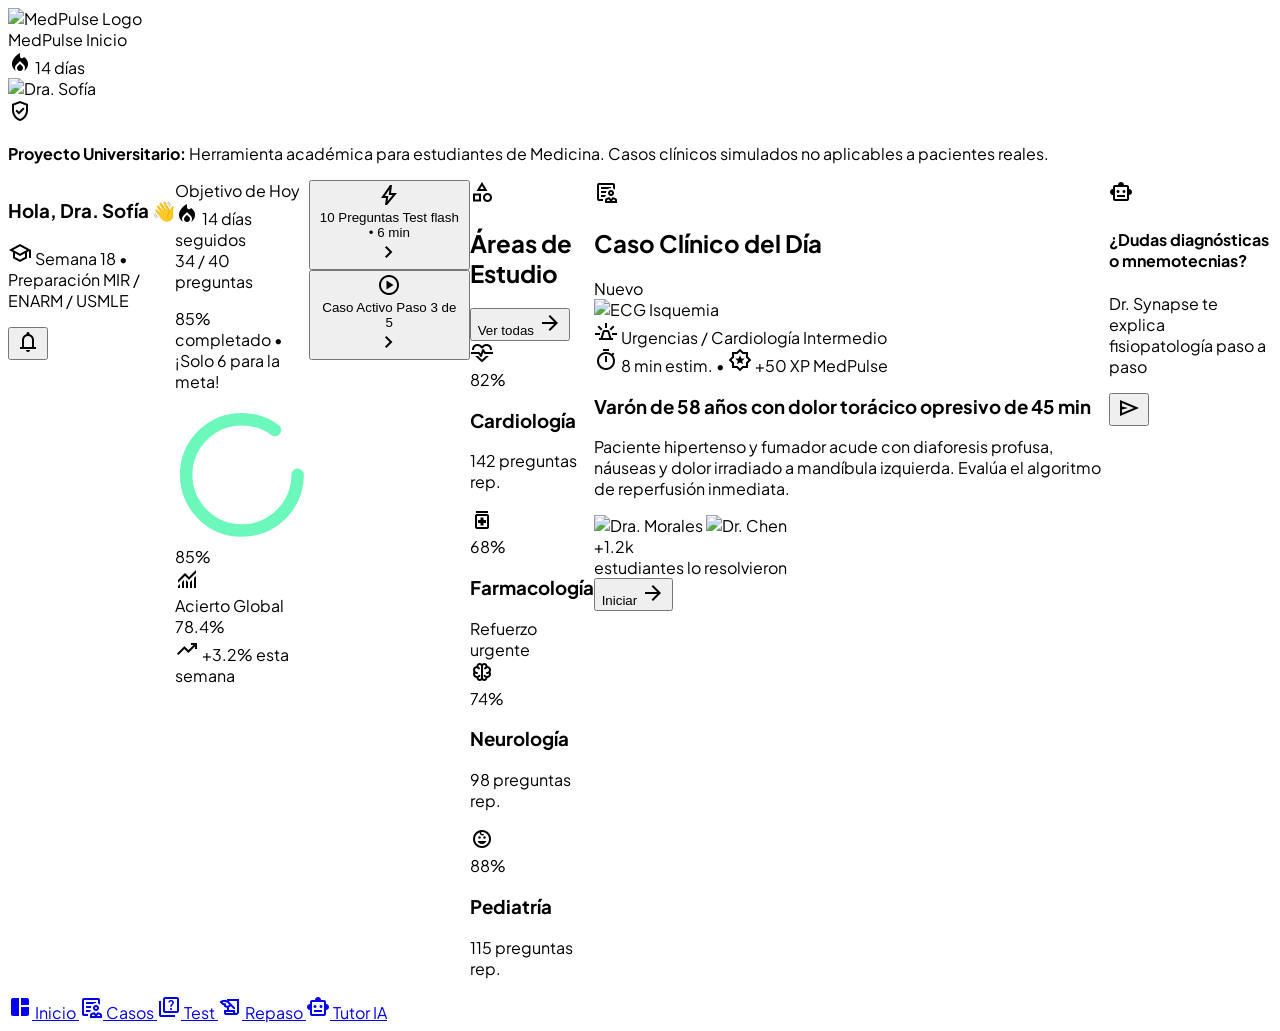
==== index.html @ 1b8fc158 "Fase 0 - Pantallas y navegacion MedPulse" ====
<!DOCTYPE html>
<html lang="es">
<head>
  <meta charset="utf-8"/>
  <meta content="width=device-width, initial-scale=1.0, maximum-scale=1.0, user-scalable=no, viewport-fit=cover" name="viewport"/>
  <meta content="MedPulse - Portal Universitario de Educación Médica" name="description"/>
  <title>MedPulse • Estudio Clínico Interactivo</title>
  
  <!-- Fonts & Google Icons -->
  <link rel="preconnect" href="https://fonts.googleapis.com"/>
  <link rel="preconnect" href="https://fonts.gstatic.com" crossorigin/>
  <link href="https://fonts.googleapis.com/css2?family=Plus+Jakarta+Sans:wght@400;500;600;700&display=swap" rel="stylesheet"/>
  <link href="https://fonts.googleapis.com/css2?family=Material+Symbols+Outlined:opsz,wght,FILL,GRAD@20..48,100..700,0..1,-50..200" rel="stylesheet"/>
  
  <!-- Tailwind CDN -->
  <script src="https://cdn.tailwindcss.com"></script>
  <script id="tailwind-config">
    tailwind.config = {
      darkMode: "class",
      theme: {
        extend: {
          colors: {
            "surface-dim": "#d8dadc",
            "inverse-on-surface": "#eff1f3",
            "tertiary-container": "#00389a",
            "primary-fixed-dim": "#b6c4ff",
            "on-background": "#191c1e",
            "on-tertiary-fixed": "#00174b",
            "on-error-container": "#93000a",
            "tertiary-fixed": "#dbe1ff",
            "surface": "#f7f9fb",
            "tertiary": "#00246b",
            "error": "#ba1a1a",
            "on-tertiary-fixed-variant": "#003ea8",
            "inverse-primary": "#b6c4ff",
            "on-error": "#ffffff",
            "on-primary-fixed": "#00164e",
            "primary-container": "#1e3a8a",
            "inverse-surface": "#2d3133",
            "primary": "#00236f",
            "surface-container-highest": "#e0e3e5",
            "surface-container-lowest": "#ffffff",
            "on-secondary-fixed": "#002113",
            "on-surface": "#191c1e",
            "primary-fixed": "#dce1ff",
            "surface-tint": "#4059aa",
            "surface-container-low": "#f2f4f6",
            "secondary-container": "#6cf8bb",
            "on-primary-fixed-variant": "#264191",
            "on-tertiary-container": "#8da9ff",
            "surface-container-high": "#e6e8ea",
            "tertiary-fixed-dim": "#b4c5ff",
            "on-primary-container": "#90a8ff",
            "on-secondary-fixed-variant": "#005236",
            "surface-container": "#eceef0",
            "on-surface-variant": "#444651",
            "on-tertiary": "#ffffff",
            "secondary-fixed-dim": "#4edea3",
            "surface-variant": "#e0e3e5",
            "outline": "#757682",
            "surface-bright": "#f7f9fb",
            "on-secondary": "#ffffff",
            "secondary-fixed": "#6ffbbe",
            "on-primary": "#ffffff",
            "error-container": "#ffdad6",
            "on-secondary-container": "#00714d",
            "background": "#f7f9fb",
            "secondary": "#006c49",
            "outline-variant": "#c5c5d3"
          },
          borderRadius: {
            "DEFAULT": "0.25rem",
            "lg": "0.5rem",
            "xl": "0.75rem",
            "2xl": "1rem",
            "full": "9999px"
          },
          spacing: {
            "space-md": "1rem",
            "space-lg": "1.5rem",
            "space-xs": "0.25rem",
            "space-xl": "2rem",
            "margin": "1rem",
            "gutter": "1rem",
            "space-sm": "0.5rem"
          },
          fontFamily: {
            sans: ["Plus Jakarta Sans", "sans-serif"]
          }
        }
      }
    };
  </script>
  <link rel="stylesheet" href="css/styles.css"/>
</head>

<body class="bg-surface font-sans text-on-surface antialiased flex flex-col min-h-screen">

  <!-- Top App Bar (Unified Header) -->
  <header class="fixed top-0 left-0 right-0 max-w-xl mx-auto z-50 bg-surface-container-lowest/85 backdrop-blur-xl shadow-[0_1px_8px_rgba(0,0,0,0.04)] pt-safe border-b border-surface-container">
    <div class="h-16 px-margin flex items-center justify-between gap-space-sm">
      <div class="flex items-center gap-space-sm min-w-0 cursor-pointer" onclick="switchTab('inicio')">
        <img alt="MedPulse Logo" class="h-8 w-auto object-contain" src="https://lh3.googleusercontent.com/aida/[base64]"/>
        <div class="flex flex-col min-w-0">
          <span class="text-base font-bold text-primary-container leading-none truncate">MedPulse</span>
          <span id="header-subtitle" class="text-xs text-on-surface-variant truncate font-medium">Inicio</span>
        </div>
      </div>
      
      <div class="flex items-center gap-space-sm shrink-0">
        <div class="inline-flex items-center gap-1 px-2.5 py-1 rounded-full bg-error-container text-on-error-container shadow-[0_1px_4px_rgba(0,0,0,0.02)]">
          <span class="material-symbols-outlined text-base leading-none text-error" style="font-variation-settings: 'FILL' 1;">local_fire_department</span>
          <span class="text-xs font-bold">14 días</span>
        </div>
        <div class="relative flex items-center justify-center p-0.5 rounded-full bg-secondary-container">
          <img alt="Dra. Sofía" class="w-8 h-8 rounded-full object-cover" src="https://lh3.googleusercontent.com/aida-public/[base64]"/>
        </div>
      </div>
    </div>
  </header>

  <!-- Main View Container -->
  <main class="flex-1 flex flex-col relative w-full pt-16 pb-24 bg-surface max-w-xl mx-auto min-h-screen">

    <!-- University Educational Project Disclaimer -->
    <div class="mx-margin mt-3 mb-1 p-2.5 rounded-xl bg-primary-fixed/25 border border-primary-fixed/60 text-primary text-xs flex items-center gap-2">
      <span class="material-symbols-outlined text-base text-primary shrink-0">verified_user</span>
      <p class="leading-tight">
        <strong>Proyecto Universitario:</strong> Herramienta académica para estudiantes de Medicina. Casos clínicos simulados no aplicables a pacientes reales.
      </p>
    </div>

    <!-- ========================================== -->
    <!-- VIEW 1: INICIO (DASHBOARD)                 -->
    <!-- ========================================== -->
    <section id="view-inicio" class="view-screen active flex flex-col w-full px-margin pb-space-xl space-y-space-lg">
      
      <!-- Greeting Block -->
      <section class="flex items-center justify-between pt-space-sm">
        <div class="flex flex-col min-w-0">
          <h1 class="text-2xl font-bold text-on-surface tracking-tight truncate flex items-center gap-1.5">
            <span>Hola, Dra. Sofía</span>
            <span class="inline-block animate-bounce text-xl">👋</span>
          </h1>
          <p class="text-xs text-on-surface-variant flex items-center gap-1.5 mt-0.5">
            <span class="material-symbols-outlined text-sm text-primary">school</span>
            <span>Semana 18 • Preparación MIR / ENARM / USMLE</span>
          </p>
        </div>
        <button aria-label="Notificaciones" class="flex items-center justify-center w-10 h-10 rounded-full bg-surface-container-low text-on-surface-variant hover:bg-surface-container active:scale-95 transition-all shadow-sm shrink-0">
          <span class="material-symbols-outlined text-xl">notifications</span>
        </button>
      </section>

      <!-- Hero Performance & Daily Target Card -->
      <section class="relative overflow-hidden rounded-2xl bg-gradient-to-br from-primary-container via-[#1e3a8a] to-[#2563eb] text-on-primary p-space-lg shadow-xl shadow-primary-container/15">
        <div class="absolute -top-12 -right-12 w-44 h-44 rounded-full bg-secondary-container/20 blur-2xl pointer-events-none"></div>
        <div class="absolute -bottom-10 -left-10 w-36 h-36 rounded-full bg-primary-fixed-dim/15 blur-xl pointer-events-none"></div>
        
        <div class="relative z-10 flex flex-col space-y-space-md">
          <div class="flex items-center justify-between">
            <div class="flex items-center gap-2">
              <span class="flex h-2.5 w-2.5 rounded-full bg-secondary-container animate-pulse"></span>
              <span class="text-xs text-primary-fixed uppercase tracking-wider font-semibold">Objetivo de Hoy</span>
            </div>
            <div class="inline-flex items-center gap-1 px-2.5 py-1 rounded-full bg-white/10 backdrop-blur-md text-white shadow-sm">
              <span class="material-symbols-outlined text-sm text-secondary-fixed" style="font-variation-settings: 'FILL' 1;">local_fire_department</span>
              <span class="text-xs font-bold">14 días seguidos</span>
            </div>
          </div>

          <div class="flex items-end justify-between pt-1">
            <div>
              <div class="flex items-baseline gap-1.5">
                <span class="text-3xl text-white font-bold leading-none">34</span>
                <span class="text-base text-primary-fixed font-medium">/ 40 preguntas</span>
              </div>
              <p class="text-xs text-white/80 mt-1">85% completado • ¡Solo 6 para la meta!</p>
            </div>
            
            <div class="relative flex items-center justify-center w-14 h-14 shrink-0">
              <svg class="w-14 h-14 -rotate-90 transform" viewBox="0 0 48 48">
                <circle cx="24" cy="24" fill="none" r="20" stroke="rgba(255,255,255,0.2)" stroke-width="4.5"></circle>
                <circle class="transition-all duration-1000 ease-out" cx="24" cy="24" fill="none" r="20" stroke="#6cf8bb" stroke-dasharray="125.6" stroke-dashoffset="18.8" stroke-linecap="round" stroke-width="4.5"></circle>
              </svg>
              <span class="absolute text-xs font-bold text-white">85%</span>
            </div>
          </div>

          <div class="w-full bg-white/20 h-2 rounded-full overflow-hidden">
            <div class="bg-secondary-container h-full rounded-full transition-all duration-700" style="width: 85%;"></div>
          </div>

          <div class="pt-2 flex items-center justify-between text-white/90">
            <div class="flex items-center gap-2">
              <div class="p-1.5 rounded-lg bg-white/10 flex items-center justify-center">
                <span class="material-symbols-outlined text-base text-secondary-fixed">monitoring</span>
              </div>
              <div>
                <span class="block text-[10px] text-primary-fixed uppercase tracking-wider font-semibold">Acierto Global</span>
                <span class="text-lg font-bold leading-tight text-white">78.4%</span>
              </div>
            </div>
            <div class="inline-flex items-center gap-1 px-2.5 py-1 rounded-full bg-secondary-container/20 text-secondary-fixed text-xs font-semibold">
              <span class="material-symbols-outlined text-sm">trending_up</span>
              <span>+3.2% esta semana</span>
            </div>
          </div>
        </div>
      </section>

      <!-- Quick Action Buttons -->
      <section class="grid grid-cols-2 gap-space-sm">
        <button data-target-tab="test" class="relative group flex items-center justify-between p-3.5 rounded-xl bg-surface-container-lowest text-on-surface shadow-md hover:shadow-lg active:scale-[0.98] transition-all">
          <div class="flex items-center gap-2.5 min-w-0">
            <div class="w-10 h-10 rounded-xl bg-primary/10 text-primary flex items-center justify-center shrink-0">
              <span class="material-symbols-outlined text-2xl">bolt</span>
            </div>
            <div class="text-left min-w-0">
              <span class="block text-sm text-primary-container truncate font-bold">10 Preguntas</span>
              <span class="block text-xs text-on-surface-variant truncate">Test flash • 6 min</span>
            </div>
          </div>
          <span class="material-symbols-outlined text-on-surface-variant text-lg shrink-0 group-hover:translate-x-0.5 transition-transform">chevron_right</span>
        </button>

        <button data-target-tab="casos" class="relative group flex items-center justify-between p-3.5 rounded-xl bg-surface-container-lowest text-on-surface shadow-md hover:shadow-lg active:scale-[0.98] transition-all">
          <div class="flex items-center gap-2.5 min-w-0">
            <div class="w-10 h-10 rounded-xl bg-secondary/10 text-secondary flex items-center justify-center shrink-0">
              <span class="material-symbols-outlined text-2xl">play_circle</span>
            </div>
            <div class="text-left min-w-0">
              <span class="block text-sm text-secondary truncate font-bold">Caso Activo</span>
              <span class="block text-xs text-on-surface-variant truncate">Paso 3 de 5</span>
            </div>
          </div>
          <span class="material-symbols-outlined text-on-surface-variant text-lg shrink-0 group-hover:translate-x-0.5 transition-transform">chevron_right</span>
        </button>
      </section>

      <!-- Study Areas (Áreas de Estudio) -->
      <section class="flex flex-col space-y-space-sm">
        <div class="flex items-center justify-between">
          <div class="flex items-center gap-2">
            <span class="material-symbols-outlined text-primary text-xl">category</span>
            <h2 class="text-lg font-bold text-on-surface tracking-tight">Áreas de Estudio</h2>
          </div>
          <button data-target-tab="repaso" class="text-xs font-semibold text-primary-container hover:text-primary transition-colors flex items-center gap-0.5">
            <span>Ver todas</span>
            <span class="material-symbols-outlined text-sm">arrow_forward</span>
          </button>
        </div>

        <div class="grid grid-cols-2 gap-space-sm">
          <!-- Cardiología -->
          <div data-target-tab="test" class="p-3.5 rounded-xl bg-surface-container-lowest shadow-sm hover:shadow-md transition-shadow flex flex-col justify-between space-y-3 cursor-pointer active:scale-[0.99]">
            <div class="flex items-start justify-between">
              <div class="w-9 h-9 rounded-lg bg-primary-fixed flex items-center justify-center text-primary">
                <span class="material-symbols-outlined text-xl">cardiology</span>
              </div>
              <span class="text-xs font-bold text-primary-container bg-primary-fixed/60 px-2 py-0.5 rounded-full">82%</span>
            </div>
            <div>
              <h3 class="text-sm font-semibold text-on-surface truncate">Cardiología</h3>
              <p class="text-xs text-on-surface-variant mt-0.5">142 preguntas rep.</p>
            </div>
            <div class="w-full bg-surface-container h-1.5 rounded-full overflow-hidden">
              <div class="bg-primary h-full rounded-full" style="width: 82%;"></div>
            </div>
          </div>

          <!-- Farmacología -->
          <div data-target-tab="repaso" class="relative p-3.5 rounded-xl bg-surface-container-lowest shadow-sm hover:shadow-md transition-shadow flex flex-col justify-between space-y-3 cursor-pointer active:scale-[0.99] overflow-hidden">
            <div class="absolute top-0 right-0 w-16 h-16 bg-error-container/40 rounded-full blur-xl pointer-events-none"></div>
            <div class="flex items-start justify-between">
              <div class="w-9 h-9 rounded-lg bg-error-container flex items-center justify-center text-error">
                <span class="material-symbols-outlined text-xl">medication</span>
              </div>
              <span class="text-xs font-bold text-on-error-container bg-error-container px-2 py-0.5 rounded-full">68%</span>
            </div>
            <div>
              <h3 class="text-sm font-semibold text-on-surface truncate">Farmacología</h3>
              <span class="inline-block mt-0.5 text-xs text-error font-medium">Refuerzo urgente</span>
            </div>
            <div class="w-full bg-surface-container h-1.5 rounded-full overflow-hidden">
              <div class="bg-error h-full rounded-full" style="width: 68%;"></div>
            </div>
          </div>

          <!-- Neurología -->
          <div data-target-tab="test" class="p-3.5 rounded-xl bg-surface-container-lowest shadow-sm hover:shadow-md transition-shadow flex flex-col justify-between space-y-3 cursor-pointer active:scale-[0.99]">
            <div class="flex items-start justify-between">
              <div class="w-9 h-9 rounded-lg bg-tertiary-fixed flex items-center justify-center text-tertiary">
                <span class="material-symbols-outlined text-xl">neurology</span>
              </div>
              <span class="text-xs font-bold text-tertiary bg-tertiary-fixed/60 px-2 py-0.5 rounded-full">74%</span>
            </div>
            <div>
              <h3 class="text-sm font-semibold text-on-surface truncate">Neurología</h3>
              <p class="text-xs text-on-surface-variant mt-0.5">98 preguntas rep.</p>
            </div>
            <div class="w-full bg-surface-container h-1.5 rounded-full overflow-hidden">
              <div class="bg-tertiary-container h-full rounded-full" style="width: 74%;"></div>
            </div>
          </div>

          <!-- Pediatría -->
          <div data-target-tab="casos" class="p-3.5 rounded-xl bg-surface-container-lowest shadow-sm hover:shadow-md transition-shadow flex flex-col justify-between space-y-3 cursor-pointer active:scale-[0.99]">
            <div class="flex items-start justify-between">
              <div class="w-9 h-9 rounded-lg bg-secondary-fixed flex items-center justify-center text-secondary">
                <span class="material-symbols-outlined text-xl">child_care</span>
              </div>
              <span class="text-xs font-bold text-secondary bg-secondary-fixed/50 px-2 py-0.5 rounded-full">88%</span>
            </div>
            <div>
              <h3 class="text-sm font-semibold text-on-surface truncate">Pediatría</h3>
              <p class="text-xs text-on-surface-variant mt-0.5">115 preguntas rep.</p>
            </div>
            <div class="w-full bg-surface-container h-1.5 rounded-full overflow-hidden">
              <div class="bg-secondary h-full rounded-full" style="width: 88%;"></div>
            </div>
          </div>
        </div>
      </section>

      <!-- Clinical Case of the Day -->
      <section class="flex flex-col space-y-space-sm">
        <div class="flex items-center justify-between">
          <div class="flex items-center gap-2">
            <span class="material-symbols-outlined text-secondary text-xl">clinical_notes</span>
            <h2 class="text-lg font-bold text-on-surface tracking-tight">Caso Clínico del Día</h2>
          </div>
          <span class="text-xs text-secondary bg-secondary-container/40 px-2 py-0.5 rounded-full font-semibold">Nuevo</span>
        </div>

        <div class="overflow-hidden rounded-2xl bg-surface-container-lowest shadow-md flex flex-col transition-all hover:shadow-lg">
          <div class="relative w-full h-36 bg-surface-container">
            <img class="w-full h-full object-cover" alt="ECG Isquemia" src="https://lh3.googleusercontent.com/aida-public/[base64]"/>
            <div class="absolute inset-0 bg-gradient-to-t from-on-surface/80 via-on-surface/20 to-transparent"></div>
            <div class="absolute bottom-3 left-3 right-3 flex items-center justify-between text-white">
              <span class="px-2.5 py-0.5 rounded-full bg-error text-white text-xs font-bold flex items-center gap-1 shadow-sm">
                <span class="material-symbols-outlined text-xs">e911_emergency</span>
                <span>Urgencias / Cardiología</span>
              </span>
              <span class="px-2 py-0.5 rounded-full bg-surface-container-lowest/80 backdrop-blur-md text-on-surface text-xs font-medium">
                Intermedio
              </span>
            </div>
          </div>
          
          <div class="p-space-md flex flex-col space-y-3">
            <div>
              <div class="flex items-center gap-2 text-on-surface-variant text-xs mb-1">
                <span class="flex items-center gap-1">
                  <span class="material-symbols-outlined text-xs">timer</span>
                  <span>8 min estim.</span>
                </span>
                <span>•</span>
                <span class="flex items-center gap-1">
                  <span class="material-symbols-outlined text-xs">award_star</span>
                  <span>+50 XP MedPulse</span>
                </span>
              </div>
              <h3 class="text-base text-on-surface font-semibold leading-snug">
                Varón de 58 años con dolor torácico opresivo de 45 min
              </h3>
              <p class="text-xs text-on-surface-variant mt-1 line-clamp-2">
                Paciente hipertenso y fumador acude con diaforesis profusa, náuseas y dolor irradiado a mandíbula izquierda. Evalúa el algoritmo de reperfusión inmediata.
              </p>
            </div>

            <div class="pt-1 flex items-center justify-between gap-space-sm">
              <div class="flex items-center -space-x-1.5 overflow-hidden py-1">
                <img alt="Dra. Morales" class="inline-block h-6 w-6 rounded-full ring-2 ring-surface-container-lowest object-cover" src="https://lh3.googleusercontent.com/aida-public/[base64]"/>
                <img alt="Dr. Chen" class="inline-block h-6 w-6 rounded-full ring-2 ring-surface-container-lowest object-cover" src="https://lh3.googleusercontent.com/aida-public/[base64]"/>
                <div class="flex items-center justify-center h-6 w-6 rounded-full bg-surface-container-high text-on-surface-variant text-[10px] font-bold ring-2 ring-surface-container-lowest">
                  +1.2k
                </div>
                <span class="pl-2 text-xs text-on-surface-variant">estudiantes lo resolvieron</span>
              </div>
              
              <button data-target-tab="casos" class="inline-flex items-center justify-center gap-1 px-4 py-2.5 rounded-xl bg-primary text-on-primary text-xs font-semibold shadow-sm hover:bg-primary-container active:scale-95 transition-all shrink-0">
                <span>Iniciar</span>
                <span class="material-symbols-outlined text-base">arrow_forward</span>
              </button>
            </div>
          </div>
        </div>
      </section>

      <!-- Ask AI Medical Tutor Banner -->
      <section class="relative overflow-hidden rounded-2xl bg-gradient-to-r from-surface-container-low via-surface-container to-surface-container-high p-space-md shadow-sm">
        <div class="flex items-center gap-space-md">
          <div class="relative flex items-center justify-center w-12 h-12 rounded-2xl bg-primary text-on-primary shrink-0 shadow-md">
            <span class="material-symbols-outlined text-2xl">smart_toy</span>
            <span class="absolute -top-1 -right-1 flex h-3.5 w-3.5">
              <span class="animate-ping absolute inline-flex h-full w-full rounded-full bg-secondary-container opacity-75"></span>
              <span class="relative inline-flex rounded-full h-3.5 w-3.5 bg-secondary"></span>
            </span>
          </div>
          <div class="flex-1 min-w-0">
            <h4 class="text-sm font-bold text-on-surface tracking-tight truncate">
              ¿Dudas diagnósticas o mnemotecnias?
            </h4>
            <p class="text-xs text-on-surface-variant truncate mt-0.5">
              Dr. Synapse te explica fisiopatología paso a paso
            </p>
          </div>
          <button data-target-tab="tutor-ia" aria-label="Consultar al Tutor IA" class="flex items-center justify-center w-10 h-10 rounded-xl bg-surface-container-lowest text-primary shadow-sm hover:bg-primary hover:text-on-primary active:scale-95 transition-all shrink-0">
            <span class="material-symbols-outlined text-xl">send</span>
          </button>
        </div>
      </section>
    </section>

    <!-- ========================================== -->
    <!-- VIEW 2: CASOS CLÍNICOS                     -->
    <!-- ========================================== -->
    <section id="view-casos" class="view-screen hidden flex flex-col w-full pb-6">
      
      <!-- Specialty Chips Carousel -->
      <section class="w-full pt-3 pb-2 px-margin">
        <div class="flex items-center gap-2 overflow-x-auto no-scrollbar py-1">
          <button class="specialty-filter active px-4 py-1.5 rounded-full bg-primary text-on-primary text-xs font-semibold shrink-0 shadow-sm transition-all duration-150 transform active:scale-95 flex items-center gap-1.5" data-filter="all">
            <span class="material-symbols-outlined text-base">apps</span>
            <span>Todos</span>
          </button>
          <button class="specialty-filter px-4 py-1.5 rounded-full bg-surface-container-high text-on-surface-variant text-xs font-semibold shrink-0 transition-all duration-150 hover:bg-surface-container-highest active:scale-95 flex items-center gap-1.5" data-filter="urgencias">
            <span class="material-symbols-outlined text-base text-error">emergency</span>
            <span>Urgencias</span>
          </button>
          <button class="specialty-filter px-4 py-1.5 rounded-full bg-surface-container-high text-on-surface-variant text-xs font-semibold shrink-0 transition-all duration-150 hover:bg-surface-container-highest active:scale-95 flex items-center gap-1.5" data-filter="cardiologia">
            <span class="material-symbols-outlined text-base text-primary">cardiology</span>
            <span>Cardiología</span>
          </button>
          <button class="specialty-filter px-4 py-1.5 rounded-full bg-surface-container-high text-on-surface-variant text-xs font-semibold shrink-0 transition-all duration-150 hover:bg-surface-container-highest active:scale-95 flex items-center gap-1.5" data-filter="neurologia">
            <span class="material-symbols-outlined text-base text-tertiary">neurology</span>
            <span>Neurología</span>
          </button>
          <button class="specialty-filter px-4 py-1.5 rounded-full bg-surface-container-high text-on-surface-variant text-xs font-semibold shrink-0 transition-all duration-150 hover:bg-surface-container-highest active:scale-95 flex items-center gap-1.5" data-filter="pediatria">
            <span class="material-symbols-outlined text-base text-secondary">child_care</span>
            <span>Pediatría</span>
          </button>
          <button class="specialty-filter px-4 py-1.5 rounded-full bg-surface-container-high text-on-surface-variant text-xs font-semibold shrink-0 transition-all duration-150 hover:bg-surface-container-highest active:scale-95 flex items-center gap-1.5" data-filter="infecciosas">
            <span class="material-symbols-outlined text-base text-on-secondary-container">microbiology</span>
            <span>Infecciosas</span>
          </button>
        </div>
      </section>

      <!-- Active Case Banner -->
      <section class="px-margin mt-2">
        <div class="relative overflow-hidden rounded-2xl bg-gradient-to-br from-primary via-primary-container to-tertiary text-on-primary p-space-md shadow-md">
          <div class="absolute -right-10 -bottom-10 w-40 h-40 bg-surface-container-lowest/5 rounded-full blur-2xl pointer-events-none"></div>
          <div class="relative z-10 flex flex-col gap-3">
            <div class="flex items-center justify-between">
              <div class="inline-flex items-center gap-1.5 bg-surface-container-lowest/15 backdrop-blur-md px-2.5 py-1 rounded-full text-on-primary text-xs tracking-wide uppercase font-semibold">
                <span class="w-2 h-2 rounded-full bg-secondary-fixed animate-ping"></span>
                <span>En Consulta Activa</span>
              </div>
              <span class="text-xs text-primary-fixed-dim font-medium">ID: #142</span>
            </div>

            <div>
              <h2 class="text-lg font-bold text-on-primary leading-tight line-clamp-2">
                Varón de 45 años con cefalea intensa holocraneal en trueno y rigidez de nuca
              </h2>
              <p class="mt-1 text-xs text-primary-fixed flex items-center gap-1.5">
                <span class="material-symbols-outlined text-sm">schedule</span>
                <span>Última toma de decisiones hace 20 min</span>
              </p>
            </div>

            <div class="bg-surface-container-lowest/10 rounded-xl p-2.5 backdrop-blur-sm">
              <div class="flex items-center justify-between text-on-primary text-xs mb-1.5">
                <span class="flex items-center gap-1">
                  <span class="material-symbols-outlined text-sm text-secondary-fixed">biotech</span>
                  <span>Fase 2 de 4: Interpretación de Neuroimagen (TC)</span>
                </span>
                <span class="font-bold text-secondary-fixed">50%</span>
              </div>
              <div class="w-full bg-surface-container-lowest/20 h-1.5 rounded-full overflow-hidden">
                <div class="bg-secondary-container h-full rounded-full transition-all duration-500" style="width: 50%;"></div>
              </div>
            </div>

            <div class="flex items-center justify-between pt-1 gap-2">
              <div class="flex items-center gap-2">
                <span class="inline-flex items-center justify-center w-8 h-8 rounded-full bg-surface-container-lowest/10 text-on-primary">
                  <span class="material-symbols-outlined text-base">radiology</span>
                </span>
                <div class="text-left">
                  <span class="block text-[10px] text-primary-fixed">Sospecha</span>
                  <span class="text-xs text-on-primary font-semibold leading-none">HSA espontánea</span>
                </div>
              </div>
              <button class="inline-flex items-center justify-center gap-1.5 px-4 h-10 rounded-xl bg-secondary-container text-on-secondary-container text-xs font-bold shadow-sm hover:brightness-105 active:scale-95 transition-all">
                <span>Continuar</span>
                <span class="material-symbols-outlined text-lg">arrow_forward</span>
              </button>
            </div>
          </div>
        </div>
      </section>

      <!-- Section Header & Filter Stats -->
      <section class="px-margin mt-6 flex items-center justify-between">
        <div>
          <h3 class="text-base font-bold text-on-surface">Casos Disponibles</h3>
          <p class="text-xs text-on-surface-variant">Simulador con retroalimentación bayesiana inmediata</p>
        </div>
        <div class="flex items-center gap-1 bg-surface-container-low px-2.5 py-1 rounded-full text-on-surface-variant">
          <span class="material-symbols-outlined text-base text-secondary">verified</span>
          <span class="text-xs font-bold text-on-surface">4 listos</span>
        </div>
      </section>

      <!-- Interactive Clinical Cases List -->
      <section class="px-margin mt-3 flex flex-col gap-3.5" id="cases-container">
        
        <!-- Case 1: Pediatria -->
        <article class="case-card bg-surface-container-lowest rounded-2xl p-space-md shadow-sm transition-all duration-200 active:scale-[0.99] flex flex-col gap-3" data-category="pediatria">
          <div class="flex items-start justify-between gap-2">
            <div class="flex flex-wrap items-center gap-1.5">
              <span class="inline-flex items-center gap-1 px-2.5 py-0.5 rounded-full bg-secondary-fixed/30 text-on-secondary-fixed text-xs font-semibold">
                <span class="material-symbols-outlined text-xs">child_care</span>
                Pediatría
              </span>
              <span class="inline-flex items-center gap-0.5 px-2 py-0.5 rounded-full bg-surface-container-high text-on-surface-variant text-xs">
                <span class="material-symbols-outlined text-xs text-secondary">signal_cellular_alt_2_bar</span>
                Media
              </span>
            </div>
            <div class="flex items-center gap-1 text-xs text-secondary font-bold">
              <span class="material-symbols-outlined text-sm">thumb_up</span>
              <span>84% éxito</span>
            </div>
          </div>

          <div>
            <h4 class="text-sm font-semibold text-on-surface leading-snug">
              Lactante de 8 meses con fiebre alta y exantema súbito post-defervescencia
            </h4>
            <p class="text-xs text-on-surface-variant mt-1">
              Presenta caída térmica abrupta tras 72h con brote eritematoso rosado máculo-papular en tronco que respeta cara.
            </p>
          </div>

          <!-- Vital Signs Triage Badge Bar -->
          <div class="bg-surface-container-low rounded-xl p-2 flex items-center justify-between gap-1">
            <div class="flex flex-col items-center flex-1">
              <span class="text-[10px] text-on-surface-variant font-medium">FC</span>
              <span class="text-xs font-bold text-on-surface flex items-center gap-0.5">
                <span class="material-symbols-outlined text-xs text-error">favorite</span>
                142 lpm
              </span>
            </div>
            <div class="w-px h-6 bg-surface-variant"></div>
            <div class="flex flex-col items-center flex-1">
              <span class="text-[10px] text-on-surface-variant font-medium">PA</span>
              <span class="text-xs font-bold text-on-surface">85/55</span>
            </div>
            <div class="w-px h-6 bg-surface-variant"></div>
            <div class="flex flex-col items-center flex-1">
              <span class="text-[10px] text-on-surface-variant font-medium">SatO₂</span>
              <span class="text-xs font-bold text-secondary">98%</span>
            </div>
            <div class="w-px h-6 bg-surface-variant"></div>
            <div class="flex flex-col items-center flex-1">
              <span class="text-[10px] text-on-surface-variant font-medium">Temp</span>
              <span class="text-xs font-bold text-error">37.4°C</span>
            </div>
          </div>

          <div class="flex items-center justify-between pt-1">
            <div class="flex items-center gap-1 text-xs text-on-surface-variant">
              <span class="material-symbols-outlined text-base">timer</span>
              <span>12 min aprox.</span>
            </div>
            <button class="inline-flex items-center justify-center gap-1 px-4 h-9 rounded-xl bg-primary text-on-primary text-xs font-semibold shadow-sm hover:brightness-110 active:scale-95 transition-all">
              <span>Iniciar Caso</span>
              <span class="material-symbols-outlined text-base">play_arrow</span>
            </button>
          </div>
        </article>

        <!-- Case 2: Neurología -->
        <article class="case-card bg-surface-container-lowest rounded-2xl p-space-md shadow-sm transition-all duration-200 active:scale-[0.99] flex flex-col gap-3" data-category="neurologia">
          <div class="flex items-start justify-between gap-2">
            <div class="flex flex-wrap items-center gap-1.5">
              <span class="inline-flex items-center gap-1 px-2.5 py-0.5 rounded-full bg-primary-fixed text-on-primary-fixed-variant text-xs font-semibold">
                <span class="material-symbols-outlined text-xs">neurology</span>
                Neurología
              </span>
              <span class="inline-flex items-center gap-0.5 px-2 py-0.5 rounded-full bg-error-container text-on-error-container text-xs">
                <span class="material-symbols-outlined text-xs">priority_high</span>
                Avanzada
              </span>
            </div>
            <div class="flex items-center gap-1 text-xs text-error font-bold">
              <span class="material-symbols-outlined text-sm">psychology_alt</span>
              <span>62% éxito</span>
            </div>
          </div>

          <div>
            <h4 class="text-sm font-semibold text-on-surface leading-snug">
              Mujer de 34 años con debilidad muscular progresiva y ptosis vespertina
            </h4>
            <p class="text-xs text-on-surface-variant mt-1">
              Diplopía fluctuante al final de la jornada laboral, dificultad para masticar y test de estimulación repetitiva pendiente.
            </p>
          </div>

          <div class="bg-surface-container-low rounded-xl p-2 flex items-center justify-between gap-1">
            <div class="flex flex-col items-center flex-1">
              <span class="text-[10px] text-on-surface-variant font-medium">FC</span>
              <span class="text-xs font-bold text-on-surface flex items-center gap-0.5">
                <span class="material-symbols-outlined text-xs text-error">favorite</span>
                76 lpm
              </span>
            </div>
            <div class="w-px h-6 bg-surface-variant"></div>
            <div class="flex flex-col items-center flex-1">
              <span class="text-[10px] text-on-surface-variant font-medium">PA</span>
              <span class="text-xs font-bold text-on-surface">118/72</span>
            </div>
            <div class="w-px h-6 bg-surface-variant"></div>
            <div class="flex flex-col items-center flex-1">
              <span class="text-[10px] text-on-surface-variant font-medium">SatO₂</span>
              <span class="text-xs font-bold text-secondary">99%</span>
            </div>
            <div class="w-px h-6 bg-surface-variant"></div>
            <div class="flex flex-col items-center flex-1">
              <span class="text-[10px] text-on-surface-variant font-medium">Cap. Vital</span>
              <span class="text-xs font-bold text-on-surface-variant">Normal</span>
            </div>
          </div>

          <div class="flex items-center justify-between pt-1">
            <div class="flex items-center gap-1 text-xs text-on-surface-variant">
              <span class="material-symbols-outlined text-base">timer</span>
              <span>18 min aprox.</span>
            </div>
            <button class="inline-flex items-center justify-center gap-1 px-4 h-9 rounded-xl bg-primary text-on-primary text-xs font-semibold shadow-sm hover:brightness-110 active:scale-95 transition-all">
              <span>Iniciar Caso</span>
              <span class="material-symbols-outlined text-base">play_arrow</span>
            </button>
          </div>
        </article>

        <!-- Case 3: Cardiología -->
        <article class="case-card bg-surface-container-lowest rounded-2xl p-space-md shadow-sm transition-all duration-200 active:scale-[0.99] flex flex-col gap-3" data-category="cardiologia">
          <div class="flex items-start justify-between gap-2">
            <div class="flex flex-wrap items-center gap-1.5">
              <span class="inline-flex items-center gap-1 px-2.5 py-0.5 rounded-full bg-primary-fixed-dim/40 text-on-primary-fixed-variant text-xs font-semibold">
                <span class="material-symbols-outlined text-xs">cardiology</span>
                Cardiología
              </span>
              <span class="inline-flex items-center gap-0.5 px-2 py-0.5 rounded-full bg-surface-container-high text-on-surface-variant text-xs">
                <span class="material-symbols-outlined text-xs text-primary">equalizer</span>
                Intermedia
              </span>
            </div>
            <div class="flex items-center gap-1 text-xs text-secondary font-bold">
              <span class="material-symbols-outlined text-sm">thumb_up</span>
              <span>79% éxito</span>
            </div>
          </div>

          <div>
            <h4 class="text-sm font-semibold text-on-surface leading-snug">
              Hombre de 68 años con disnea progresiva y edemas en miembros inferiores
            </h4>
            <p class="text-xs text-on-surface-variant mt-1">
              Ortopnea de 3 almohadas, ingurgitación yugular patológica a 45° y crepitantes bibasales con ritmo de galope R3 audible.
            </p>
          </div>

          <div class="bg-surface-container-low rounded-xl p-2 flex items-center justify-between gap-1">
            <div class="flex flex-col items-center flex-1">
              <span class="text-[10px] text-on-surface-variant font-medium">FC</span>
              <span class="text-xs font-bold text-on-surface flex items-center gap-0.5">
                <span class="material-symbols-outlined text-xs text-error">favorite</span>
                92 lpm
              </span>
            </div>
            <div class="w-px h-6 bg-surface-variant"></div>
            <div class="flex flex-col items-center flex-1">
              <span class="text-[10px] text-on-surface-variant font-medium">PA</span>
              <span class="text-xs font-bold text-on-surface">148/92</span>
            </div>
            <div class="w-px h-6 bg-surface-variant"></div>
            <div class="flex flex-col items-center flex-1">
              <span class="text-[10px] text-on-surface-variant font-medium">SatO₂</span>
              <span class="text-xs font-bold text-error">91%</span>
            </div>
            <div class="w-px h-6 bg-surface-variant"></div>
            <div class="flex flex-col items-center flex-1">
              <span class="text-[10px] text-on-surface-variant font-medium">BNP</span>
              <span class="text-xs font-bold text-error">Elevado</span>
            </div>
          </div>

          <div class="flex items-center justify-between pt-1">
            <div class="flex items-center gap-1 text-xs text-on-surface-variant">
              <span class="material-symbols-outlined text-base">timer</span>
              <span>15 min aprox.</span>
            </div>
            <button class="inline-flex items-center justify-center gap-1 px-4 h-9 rounded-xl bg-primary text-on-primary text-xs font-semibold shadow-sm hover:brightness-110 active:scale-95 transition-all">
              <span>Iniciar Caso</span>
              <span class="material-symbols-outlined text-base">play_arrow</span>
            </button>
          </div>
        </article>

        <!-- Case 4: Urgencias -->
        <article class="case-card bg-surface-container-lowest rounded-2xl p-space-md shadow-sm transition-all duration-200 active:scale-[0.99] flex flex-col gap-3" data-category="urgencias">
          <div class="flex items-start justify-between gap-2">
            <div class="flex flex-wrap items-center gap-1.5">
              <span class="inline-flex items-center gap-1 px-2.5 py-0.5 rounded-full bg-error-container text-on-error-container text-xs font-semibold">
                <span class="material-symbols-outlined text-xs">emergency</span>
                Urgencias
              </span>
              <span class="inline-flex items-center gap-0.5 px-2 py-0.5 rounded-full bg-surface-container-high text-on-surface-variant text-xs">
                <span class="material-symbols-outlined text-xs text-secondary">signal_cellular_alt_1_bar</span>
                Inicial
              </span>
            </div>
            <div class="flex items-center gap-1 text-xs text-secondary font-bold">
              <span class="material-symbols-outlined text-sm">thumb_up</span>
              <span>91% éxito</span>
            </div>
          </div>

          <div>
            <h4 class="text-sm font-semibold text-on-surface leading-snug">
              Joven de 22 años con dolor en fosa ilíaca derecha y signo de Blumberg positivo
            </h4>
            <p class="text-xs text-on-surface-variant mt-1">
              Cronología apendicular clásica de Murphy: inicio periumbilical irradiado a FID con náuseas y defensa abdominal involuntaria.
            </p>
          </div>

          <div class="bg-surface-container-low rounded-xl p-2 flex items-center justify-between gap-1">
            <div class="flex flex-col items-center flex-1">
              <span class="text-[10px] text-on-surface-variant font-medium">FC</span>
              <span class="text-xs font-bold text-on-surface flex items-center gap-0.5">
                <span class="material-symbols-outlined text-xs text-error">favorite</span>
                98 lpm
              </span>
            </div>
            <div class="w-px h-6 bg-surface-variant"></div>
            <div class="flex flex-col items-center flex-1">
              <span class="text-[10px] text-on-surface-variant font-medium">PA</span>
              <span class="text-xs font-bold text-on-surface">122/78</span>
            </div>
            <div class="w-px h-6 bg-surface-variant"></div>
            <div class="flex flex-col items-center flex-1">
              <span class="text-[10px] text-on-surface-variant font-medium">SatO₂</span>
              <span class="text-xs font-bold text-secondary">99%</span>
            </div>
            <div class="w-px h-6 bg-surface-variant"></div>
            <div class="flex flex-col items-center flex-1">
              <span class="text-[10px] text-on-surface-variant font-medium">Temp</span>
              <span class="text-xs font-bold text-error">38.1°C</span>
            </div>
          </div>

          <div class="flex items-center justify-between pt-1">
            <div class="flex items-center gap-1 text-xs text-on-surface-variant">
              <span class="material-symbols-outlined text-base">timer</span>
              <span>10 min aprox.</span>
            </div>
            <button class="inline-flex items-center justify-center gap-1 px-4 h-9 rounded-xl bg-primary text-on-primary text-xs font-semibold shadow-sm hover:brightness-110 active:scale-95 transition-all">
              <span>Iniciar Caso</span>
              <span class="material-symbols-outlined text-base">play_arrow</span>
            </button>
          </div>
        </article>
      </section>

      <!-- Empty state fallback when filtering has no items -->
      <div class="hidden px-margin py-10 flex flex-col items-center justify-center text-center" id="empty-state">
        <div class="w-14 h-14 rounded-full bg-surface-container flex items-center justify-center text-on-surface-variant mb-2">
          <span class="material-symbols-outlined text-3xl">clinical_notes</span>
        </div>
        <p class="text-base font-bold text-on-surface">Sin casos en esta categoría</p>
        <p class="text-xs text-on-surface-variant max-w-xs mt-1">Explora otra especialidad o selecciona 'Todos' para ver casos de razonamiento clínico disponibles.</p>
      </div>
    </section>

    <!-- ========================================== -->
    <!-- VIEW 3: CUESTIONARIOS / TEST               -->
    <!-- ========================================== -->
    <section id="view-test" class="view-screen hidden flex flex-col w-full">
      
      <!-- Status & Session Tracker -->
      <div class="px-margin pt-space-sm pb-space-xs flex flex-col gap-space-sm bg-surface-container-lowest shadow-sm">
        <div class="flex items-center justify-between">
          <div class="flex items-center gap-space-xs">
            <span class="inline-flex items-center gap-1 px-2.5 py-0.5 rounded-full bg-primary-fixed text-on-primary-fixed text-xs font-semibold">
              <span class="material-symbols-outlined text-[14px]">cardiology</span>
              Cardiología & Urgencias
            </span>
            <span class="inline-flex items-center px-2 py-0.5 rounded-full bg-surface-container-high text-on-surface-variant text-xs">
              Dificultad: Media
            </span>
          </div>
          <div class="flex items-center gap-space-xs text-on-surface-variant bg-surface-container-low px-2 py-0.5 rounded-full">
            <span class="material-symbols-outlined text-[16px] text-primary">timer</span>
            <span class="text-xs font-bold tabular-nums text-on-surface" id="quiz-timer">01:24</span>
          </div>
        </div>

        <!-- Progress Info & Linear Bar -->
        <div class="flex flex-col gap-1.5 pb-1">
          <div class="flex items-center justify-between text-on-surface-variant text-xs">
            <span class="text-on-surface font-bold">Pregunta 7 <span class="font-normal text-on-surface-variant">de 20</span></span>
            <span class="text-xs text-secondary font-semibold">35% completado</span>
          </div>
          <div class="w-full h-1.5 rounded-full bg-surface-container-highest overflow-hidden">
            <div class="h-full bg-gradient-to-r from-primary to-secondary rounded-full w-[35%] transition-all duration-500 ease-out"></div>
          </div>
        </div>
      </div>

      <!-- Main Content Space -->
      <div class="px-margin py-space-md flex flex-col gap-space-lg">
        
        <!-- Clinical Case Prompt Card -->
        <section class="bg-surface-container-lowest rounded-xl p-space-md shadow-sm flex flex-col gap-space-sm">
          <div class="flex items-center gap-space-xs text-primary text-xs font-bold uppercase tracking-wider">
            <span class="material-symbols-outlined text-lg">medical_information</span>
            <span>CASO CLÍNICO #204</span>
          </div>
          <p class="text-on-surface text-sm leading-relaxed">
            Una mujer de 62 años con antecedentes de hipertensión arterial acude a urgencias por palpitaciones de inicio súbito y mareo leve. La presión arterial es de 118/76 mmHg. El electrocardiograma muestra una taquicardia de complejo estrecho regular a 170 lpm, sin ondas P visibles identificables. Las maniobras vagales no logran revertir el ritmo.
          </p>
          <div class="p-space-sm rounded-lg bg-surface-container-low mt-1">
            <p class="text-on-surface text-sm font-semibold">
              ¿Cuál es el tratamiento farmacológico de primera elección en este escenario clínico?
            </p>
          </div>
        </section>

        <!-- Multiple Choice Options -->
        <section aria-label="Opciones de respuesta" class="flex flex-col gap-space-sm" role="radiogroup">
          <!-- Option A -->
          <button class="w-full text-left bg-surface-container-lowest p-space-md rounded-xl shadow-sm flex items-center justify-between gap-space-sm transition-transform active:scale-[0.99]" type="button">
            <div class="flex items-start gap-space-sm min-w-0">
              <span class="flex-shrink-0 w-7 h-7 rounded-full bg-surface-container text-on-surface-variant flex items-center justify-center text-xs font-bold">
                A
              </span>
              <span class="text-on-surface text-sm leading-snug">
                Amiodarona 300 mg i.v. en bolo lento
              </span>
            </div>
            <span class="w-5 h-5 rounded-full bg-surface-container flex-shrink-0"></span>
          </button>

          <!-- Option B (Correct) -->
          <button class="w-full text-left bg-secondary-container/20 border-2 border-secondary p-space-md rounded-xl shadow-sm flex items-center justify-between gap-space-sm transition-transform active:scale-[0.99]" type="button">
            <div class="flex items-start gap-space-sm min-w-0">
              <span class="flex-shrink-0 w-7 h-7 rounded-full bg-secondary text-on-secondary flex items-center justify-center text-xs font-bold shadow-sm">
                B
              </span>
              <div class="flex flex-col min-w-0">
                <span class="text-on-surface text-sm font-semibold leading-snug">
                  Adenosina 6 mg i.v. en bolo rápido seguido de lavado salino
                </span>
                <span class="text-xs text-secondary font-bold mt-0.5 flex items-center gap-1">
                  <span class="material-symbols-outlined text-[13px]">check_circle</span>
                  Respuesta Correcta de Primera Línea
                </span>
              </div>
            </div>
            <span class="flex-shrink-0 w-6 h-6 rounded-full bg-secondary text-on-secondary flex items-center justify-center">
              <span class="material-symbols-outlined text-[16px] font-bold">check</span>
            </span>
          </button>

          <!-- Option C -->
          <button class="w-full text-left bg-surface-container-lowest p-space-md rounded-xl shadow-sm flex items-center justify-between gap-space-sm transition-transform active:scale-[0.99]" type="button">
            <div class="flex items-start gap-space-sm min-w-0">
              <span class="flex-shrink-0 w-7 h-7 rounded-full bg-surface-container text-on-surface-variant flex items-center justify-center text-xs font-bold">
                C
              </span>
              <span class="text-on-surface text-sm leading-snug">
                Digoxina 0.5 mg i.v. en infusión
              </span>
            </div>
            <span class="w-5 h-5 rounded-full bg-surface-container flex-shrink-0"></span>
          </button>

          <!-- Option D -->
          <button class="w-full text-left bg-error-container/30 border border-error/40 p-space-md rounded-xl shadow-sm flex items-center justify-between gap-space-sm transition-transform active:scale-[0.99]" type="button">
            <div class="flex items-start gap-space-sm min-w-0">
              <span class="flex-shrink-0 w-7 h-7 rounded-full bg-error text-on-error flex items-center justify-center text-xs font-bold shadow-sm">
                D
              </span>
              <div class="flex flex-col min-w-0">
                <span class="text-on-surface text-sm leading-snug">
                  Verapamilo 5 mg i.v.
                </span>
                <span class="text-xs text-error font-bold mt-0.5 flex items-center gap-1">
                  <span class="material-symbols-outlined text-[13px]">cancel</span>
                  Opción de segunda línea (riesgo hipotensión)
                </span>
              </div>
            </div>
            <span class="flex-shrink-0 w-6 h-6 rounded-full bg-error text-on-error flex items-center justify-center">
              <span class="material-symbols-outlined text-[16px] font-bold">close</span>
            </span>
          </button>
        </section>

        <!-- Expanded Clinical Rationale & Pearls -->
        <article class="bg-surface-container-lowest rounded-xl p-space-md shadow-md flex flex-col gap-space-md">
          <div class="flex items-center justify-between">
            <div class="flex items-center gap-2">
              <span class="material-symbols-outlined text-primary text-2xl">auto_stories</span>
              <h2 class="text-base text-on-surface font-bold">Justificación Clínica</h2>
            </div>
            <span class="px-2 py-0.5 rounded-full bg-primary-fixed text-on-primary-fixed text-xs font-semibold">
              AHA / ESC 2023
            </span>
          </div>

          <div class="flex flex-col gap-1.5 p-space-sm rounded-lg bg-surface-container-low">
            <div class="flex items-center gap-1.5 text-primary text-xs font-bold">
              <span class="material-symbols-outlined text-base">verified</span>
              <span>¿Por qué es correcta la Adenosina?</span>
            </div>
            <p class="text-xs text-on-surface-variant leading-relaxed">
              En presencia de una <strong class="text-on-surface">taquicardia supraventricular por reentrada nodal (TRIN)</strong> regular y hemodinámicamente estable (PA 118/76 mmHg) refractaria a maniobras vagales, la <strong class="text-on-surface">Adenosina i.v.</strong> es el fármaco de primera elección. Actúa provocando un bloqueo transitorio y selectivo del nodo AV (vida media &lt; 10 s), interrumpiendo el circuito de macro-reentrada de forma segura y diagnóstica.
            </p>
          </div>

          <div class="flex items-start gap-space-sm p-space-sm rounded-lg bg-secondary-container/25">
            <div class="p-1 rounded-full bg-secondary-container text-on-secondary-container mt-0.5 flex-shrink-0">
              <span class="material-symbols-outlined text-xl">lightbulb</span>
            </div>
            <div class="flex flex-col gap-0.5">
              <span class="text-xs font-bold text-on-secondary-container">Perla Médica (High-Yield Pearl)</span>
              <p class="text-xs text-on-surface-variant leading-snug">
                Administrar siempre por vía intravenosa proximal (fosa antecubital) en bolo ultrarrápido seguido inmediatamente de 20 mL de suero fisiológico y elevación del brazo. El verapamilo es de 2.ª línea debido a mayor riesgo de hipotensión sistémica prolongada.
              </p>
            </div>
          </div>

          <!-- Community Retention & Statistics -->
          <div class="flex flex-col gap-2 pt-1">
            <div class="flex items-center justify-between text-on-surface-variant text-xs">
              <span class="flex items-center gap-1 font-semibold text-on-surface">
                <span class="material-symbols-outlined text-sm text-primary">groups</span>
                Tasa de acierto de la comunidad
              </span>
              <span class="font-bold text-secondary text-xs">68% de acierto</span>
            </div>
            <div class="w-full h-2 rounded-full bg-surface-container overflow-hidden flex">
              <div class="h-full bg-secondary rounded-l-full w-[68%]" title="Adenosina (68%)"></div>
              <div class="h-full bg-error/70 w-[18%]" title="Verapamilo (18%)"></div>
              <div class="h-full bg-surface-dim flex-1 rounded-r-full" title="Otras (14%)"></div>
            </div>
            <div class="flex items-center justify-between text-on-surface-variant text-[11px] px-0.5">
              <span class="flex items-center gap-1"><span class="w-2 h-2 rounded-full bg-secondary inline-block"></span> Adenosina (68%)</span>
              <span class="flex items-center gap-1"><span class="w-2 h-2 rounded-full bg-error/70 inline-block"></span> Verapamilo (18%)</span>
              <span class="flex items-center gap-1"><span class="w-2 h-2 rounded-full bg-surface-dim inline-block"></span> Otros (14%)</span>
            </div>
          </div>

          <div class="flex items-center justify-between pt-2 border-t border-surface-container">
            <span class="text-xs text-on-surface-variant">Próximo repaso espaciado:</span>
            <span class="px-2.5 py-0.5 rounded-full bg-surface-container-high text-primary text-xs font-semibold">
              En 3 días (Algoritmo SM-2)
            </span>
          </div>
        </article>

        <!-- Bottom Actions -->
        <div class="flex flex-col gap-space-sm pt-space-xs pb-space-lg">
          <div class="flex items-center gap-space-sm">
            <button data-target-tab="tutor-ia" class="flex-1 min-h-[48px] px-space-sm bg-surface-container-lowest text-primary rounded-xl text-xs font-bold shadow-sm flex items-center justify-center gap-1.5 transition-all active:scale-[0.98]" type="button">
              <span class="material-symbols-outlined text-xl text-primary">smart_toy</span>
              <span>Consultar Tutor IA</span>
            </button>
            <button class="flex-[1.2] min-h-[48px] px-space-md bg-primary text-on-primary rounded-xl text-xs font-bold shadow-md flex items-center justify-center gap-1.5 transition-all active:scale-[0.98]" type="button">
              <span>Siguiente Pregunta</span>
              <span class="material-symbols-outlined text-xl">arrow_forward</span>
            </button>
          </div>
          <div class="flex items-center justify-center gap-space-lg pt-1">
            <button class="inline-flex items-center gap-1 text-on-surface-variant text-xs hover:text-primary transition-colors" type="button">
              <span class="material-symbols-outlined text-sm">bookmark_border</span>
              <span>Guardar en Flashcards</span>
            </button>
            <span class="w-1 h-1 rounded-full bg-surface-dim"></span>
            <button class="inline-flex items-center gap-1 text-on-surface-variant text-xs hover:text-error transition-colors" type="button">
              <span class="material-symbols-outlined text-sm">flag</span>
              <span>Reportar duda</span>
            </button>
          </div>
        </div>
      </div>
    </section>

    <!-- ========================================== -->
    <!-- VIEW 4: PROGRESO Y REPASO                  -->
    <!-- ========================================== -->
    <section id="view-repaso" class="view-screen hidden flex flex-col w-full">
      <div class="px-margin pt-space-md pb-space-lg flex flex-col gap-space-lg">
        
        <!-- Selector Temporal de Desempeño -->
        <div class="flex items-center justify-between bg-surface-container-high p-1 rounded-xl shadow-sm">
          <button class="time-range-btn flex-1 py-1.5 px-space-sm text-center rounded-lg bg-surface-container-lowest text-primary-container text-xs font-semibold shadow-sm transition-all" type="button">Esta Semana</button>
          <button class="time-range-btn flex-1 py-1.5 px-space-sm text-center rounded-lg text-on-surface-variant text-xs font-medium transition-all hover:text-on-surface" type="button">Este Mes</button>
          <button class="time-range-btn flex-1 py-1.5 px-space-sm text-center rounded-lg text-on-surface-variant text-xs font-medium transition-all hover:text-on-surface" type="button">Histórico</button>
        </div>

        <!-- Métrica Principal: Retención & Aciertos -->
        <div class="bg-surface-container-lowest rounded-2xl p-space-lg shadow-sm flex flex-col gap-space-md relative overflow-hidden">
          <div class="flex items-start justify-between">
            <div class="flex flex-col">
              <span class="text-[10px] text-on-surface-variant uppercase tracking-wider font-semibold">Algoritmo Spaced Repetition</span>
              <span class="text-xl font-bold text-on-surface mt-0.5">Retención Global</span>
            </div>
            <div class="inline-flex items-center gap-1 px-2.5 py-1 rounded-full bg-secondary-container text-on-secondary-container text-xs font-semibold">
              <span class="material-symbols-outlined text-sm leading-none">trending_up</span>
              <span>+4.5% vs mes ant.</span>
            </div>
          </div>

          <div class="flex items-center gap-space-lg pt-1">
            <!-- Radial Progress Meter -->
            <div class="relative w-24 h-24 shrink-0 flex items-center justify-center">
              <svg class="w-full h-full -rotate-90" viewBox="0 0 96 96">
                <circle cx="48" cy="48" fill="transparent" r="40" stroke="#f2f4f6" stroke-width="8"></circle>
                <circle cx="48" cy="48" fill="transparent" r="40" stroke="#006c49" stroke-dasharray="251.32" stroke-dashoffset="58.3" stroke-linecap="round" stroke-width="8"></circle>
              </svg>
              <div class="absolute inset-0 flex flex-col items-center justify-center text-center">
                <span class="text-lg font-bold text-on-surface leading-none">76.8%</span>
                <span class="text-[10px] text-on-surface-variant">Aciertos</span>
              </div>
            </div>

            <!-- Métricas Rápidas -->
            <div class="flex flex-col justify-center gap-2 flex-1 min-w-0">
              <div class="flex items-center gap-2.5 bg-surface-container-low p-2 rounded-xl">
                <div class="w-8 h-8 rounded-lg bg-primary-fixed flex items-center justify-center text-on-primary-fixed shrink-0">
                  <span class="material-symbols-outlined text-lg">check_circle</span>
                </div>
                <div class="flex flex-col min-w-0">
                  <span class="text-sm font-bold text-on-surface leading-tight">1,420</span>
                  <span class="text-xs text-on-surface-variant truncate">Preguntas resueltas</span>
                </div>
              </div>
              <div class="flex items-center gap-2.5 bg-surface-container-low p-2 rounded-xl">
                <div class="w-8 h-8 rounded-lg bg-tertiary-fixed flex items-center justify-center text-on-tertiary-fixed shrink-0">
                  <span class="material-symbols-outlined text-lg">clinical_notes</span>
                </div>
                <div class="flex flex-col min-w-0">
                  <span class="text-sm font-bold text-on-surface leading-tight">38</span>
                  <span class="text-xs text-on-surface-variant truncate">Casos clínicos completos</span>
                </div>
              </div>
            </div>
          </div>
        </div>

        <!-- Sesión de Repaso Personalizado -->
        <div class="bg-primary-container text-on-primary rounded-2xl p-space-lg shadow-md flex flex-col gap-space-md relative overflow-hidden">
          <div class="absolute -right-6 -bottom-6 w-36 h-36 bg-surface-container-lowest/10 rounded-full blur-2xl pointer-events-none"></div>
          <div class="flex items-center justify-between">
            <div class="inline-flex items-center gap-1.5 px-2.5 py-1 rounded-full bg-surface-container-lowest/20 backdrop-blur-md">
              <span class="material-symbols-outlined text-sm text-secondary-container">psychology</span>
              <span class="text-xs text-surface-container-lowest font-medium">Curva del Olvido Activa</span>
            </div>
            <span class="text-xs text-primary-fixed-dim">Hoy</span>
          </div>

          <div class="flex flex-col gap-1">
            <h2 class="text-lg font-bold text-surface-container-lowest">24 conceptos listos para fijar</h2>
            <p class="text-xs text-surface-container-low/90">Intervalo óptimo de consolidación mnemotécnica alcanzado para hoy.</p>
          </div>

          <div class="grid grid-cols-2 gap-2 pt-1">
            <div class="bg-surface-container-lowest/15 backdrop-blur-sm p-2.5 rounded-xl flex items-center gap-2">
              <div class="w-7 h-7 rounded-lg bg-error-container/30 flex items-center justify-center text-error-container shrink-0">
                <span class="material-symbols-outlined text-base">replay</span>
              </div>
              <div class="flex flex-col min-w-0">
                <span class="text-sm font-bold text-surface-container-lowest leading-none">14</span>
                <span class="text-xs text-surface-container-low/80 truncate">Falladas antes</span>
              </div>
            </div>
            <div class="bg-surface-container-lowest/15 backdrop-blur-sm p-2.5 rounded-xl flex items-center gap-2">
              <div class="w-7 h-7 rounded-lg bg-secondary-container/30 flex items-center justify-center text-secondary-container shrink-0">
                <span class="material-symbols-outlined text-base">style</span>
              </div>
              <div class="flex flex-col min-w-0">
                <span class="text-sm font-bold text-surface-container-lowest leading-none">10</span>
                <span class="text-xs text-surface-container-low/80 truncate">Flashcards difíciles</span>
              </div>
            </div>
          </div>

          <button data-target-tab="test" class="w-full mt-1 py-3 px-space-md rounded-xl bg-secondary-container text-on-secondary-container text-xs font-bold flex items-center justify-center gap-2 shadow-sm active:scale-95 transition-transform" type="button">
            <span class="material-symbols-outlined text-xl">play_circle</span>
            <span>Iniciar Repaso Inteligente (15 min)</span>
          </button>
        </div>

        <!-- Radar de Rendimiento por Especialidades -->
        <div class="bg-surface-container-lowest rounded-2xl p-space-lg shadow-sm flex flex-col gap-space-md">
          <div class="flex items-center justify-between">
            <div class="flex items-center gap-2">
              <span class="material-symbols-outlined text-primary-container">speed</span>
              <h2 class="text-base font-bold text-on-surface">Rendimiento por Especialidad</h2>
            </div>
            <span class="text-xs text-on-surface-variant font-medium">5 Áreas</span>
          </div>

          <div class="flex flex-col gap-space-md pt-1">
            <!-- Cardiología -->
            <div class="flex flex-col gap-1.5">
              <div class="flex items-center justify-between">
                <div class="flex items-center gap-2 min-w-0">
                  <div class="w-6 h-6 rounded bg-primary-fixed flex items-center justify-center text-on-primary-fixed shrink-0">
                    <span class="material-symbols-outlined text-sm">cardiology</span>
                  </div>
                  <span class="text-xs font-semibold text-on-surface truncate">Cardiología</span>
                </div>
                <div class="flex items-center gap-2">
                  <span class="text-[10px] text-secondary font-bold">Excelente</span>
                  <span class="text-xs font-bold text-on-surface">84%</span>
                </div>
              </div>
              <div class="w-full h-2 rounded-full bg-surface-container overflow-hidden">
                <div class="h-full bg-secondary rounded-full" style="width: 84%;"></div>
              </div>
            </div>

            <!-- Nefrología -->
            <div class="flex flex-col gap-1.5">
              <div class="flex items-center justify-between">
                <div class="flex items-center gap-2 min-w-0">
                  <div class="w-6 h-6 rounded bg-tertiary-fixed flex items-center justify-center text-on-tertiary-fixed shrink-0">
                    <span class="material-symbols-outlined text-sm">water_drop</span>
                  </div>
                  <span class="text-xs font-semibold text-on-surface truncate">Nefrología</span>
                </div>
                <div class="flex items-center gap-2">
                  <span class="text-[10px] text-primary font-bold">Bueno</span>
                  <span class="text-xs font-bold text-on-surface">79%</span>
                </div>
              </div>
              <div class="w-full h-2 rounded-full bg-surface-container overflow-hidden">
                <div class="h-full bg-surface-tint rounded-full" style="width: 79%;"></div>
              </div>
            </div>

            <!-- Neurología -->
            <div class="flex flex-col gap-1.5">
              <div class="flex items-center justify-between">
                <div class="flex items-center gap-2 min-w-0">
                  <div class="w-6 h-6 rounded bg-primary-fixed-dim flex items-center justify-center text-on-primary-fixed shrink-0">
                    <span class="material-symbols-outlined text-sm">neurology</span>
                  </div>
                  <span class="text-xs font-semibold text-on-surface truncate">Neurología</span>
                </div>
                <div class="flex items-center gap-2">
                  <span class="text-[10px] text-on-surface-variant font-medium">Aceptable</span>
                  <span class="text-xs font-bold text-on-surface">71%</span>
                </div>
              </div>
              <div class="w-full h-2 rounded-full bg-surface-container overflow-hidden">
                <div class="h-full bg-tertiary-container rounded-full" style="width: 71%;"></div>
              </div>
            </div>

            <!-- Hematología -->
            <div class="flex flex-col gap-1.5">
              <div class="flex items-center justify-between">
                <div class="flex items-center gap-2 min-w-0">
                  <div class="w-6 h-6 rounded bg-surface-container-high flex items-center justify-center text-on-surface-variant shrink-0">
                    <span class="material-symbols-outlined text-sm">hematology</span>
                  </div>
                  <span class="text-xs font-semibold text-on-surface truncate">Hematología</span>
                </div>
                <div class="flex items-center gap-2">
                  <span class="text-[10px] text-on-surface-variant font-medium">En progreso</span>
                  <span class="text-xs font-bold text-on-surface">65%</span>
                </div>
              </div>
              <div class="w-full h-2 rounded-full bg-surface-container overflow-hidden">
                <div class="h-full bg-outline rounded-full" style="width: 65%;"></div>
              </div>
            </div>

            <!-- Farmacología Clínica (Alerta) -->
            <div class="flex flex-col gap-1.5 bg-error-container/20 p-2.5 rounded-xl border border-error-container">
              <div class="flex items-center justify-between">
                <div class="flex items-center gap-2 min-w-0">
                  <div class="w-6 h-6 rounded bg-error-container flex items-center justify-center text-error shrink-0">
                    <span class="material-symbols-outlined text-sm">medication</span>
                  </div>
                  <span class="text-xs font-semibold text-on-surface truncate">Farmacología Clínica</span>
                </div>
                <div class="flex items-center gap-2">
                  <span class="inline-flex items-center gap-0.5 px-2 py-0.5 rounded-full bg-error-container text-on-error-container text-[10px] font-bold">
                    <span class="material-symbols-outlined text-xs">priority_high</span> Prioridad urgente
                  </span>
                  <span class="text-xs font-bold text-error">58%</span>
                </div>
              </div>
              <div class="w-full h-2 rounded-full bg-surface-container overflow-hidden">
                <div class="h-full bg-error rounded-full" style="width: 58%;"></div>
              </div>
            </div>
          </div>
        </div>

        <!-- Conceptos Clave Débiles a Reforzar -->
        <div class="bg-surface-container-lowest rounded-2xl p-space-lg shadow-sm flex flex-col gap-space-md">
          <div class="flex items-center justify-between">
            <div class="flex items-center gap-2">
              <span class="material-symbols-outlined text-error">bolt</span>
              <h2 class="text-base font-bold text-on-surface">Conceptos Clave Débiles</h2>
            </div>
            <span class="text-xs text-on-surface-variant font-medium">3 Críticos</span>
          </div>

          <div class="flex flex-col gap-space-sm">
            <div class="bg-surface-container-low p-space-md rounded-xl flex flex-col gap-2 hover:bg-surface-container transition-colors">
              <div class="flex items-start justify-between gap-2">
                <span class="text-xs font-semibold text-on-surface leading-snug">Mecanismo de acción de los antiarrítmicos de clase III</span>
                <div class="px-2 py-0.5 rounded-full bg-error-container text-on-error-container text-[10px] font-bold shrink-0 flex items-center gap-1">
                  <span class="material-symbols-outlined text-xs">close</span> Fallado 3×
                </div>
              </div>
              <div class="flex items-center justify-between text-on-surface-variant text-xs pt-1">
                <div class="flex items-center gap-1">
                  <span class="material-symbols-outlined text-sm text-primary">schedule</span>
                  <span>Intervalo: 4 horas</span>
                </div>
                <button data-target-tab="test" class="text-xs font-semibold text-primary hover:underline flex items-center gap-0.5" type="button">
                  <span>Repasar</span>
                  <span class="material-symbols-outlined text-sm">chevron_right</span>
                </button>
              </div>
            </div>

            <div class="bg-surface-container-low p-space-md rounded-xl flex flex-col gap-2 hover:bg-surface-container transition-colors">
              <div class="flex items-start justify-between gap-2">
                <span class="text-xs font-semibold text-on-surface leading-snug">Criterios de Duke para Endocarditis Infecciosa</span>
                <div class="px-2 py-0.5 rounded-full bg-error-container text-on-error-container text-[10px] font-bold shrink-0 flex items-center gap-1">
                  <span class="material-symbols-outlined text-xs">close</span> Fallado 2×
                </div>
              </div>
              <div class="flex items-center justify-between text-on-surface-variant text-xs pt-1">
                <div class="flex items-center gap-1">
                  <span class="material-symbols-outlined text-sm text-primary">schedule</span>
                  <span>Intervalo: 12 horas</span>
                </div>
                <button data-target-tab="test" class="text-xs font-semibold text-primary hover:underline flex items-center gap-0.5" type="button">
                  <span>Repasar</span>
                  <span class="material-symbols-outlined text-sm">chevron_right</span>
                </button>
              </div>
            </div>
          </div>
        </div>
      </div>
    </section>

    <!-- ========================================== -->
    <!-- VIEW 5: TUTOR DE IA (DR. SYNAPSE)          -->
    <!-- ========================================== -->
    <section id="view-tutor-ia" class="view-screen hidden flex flex-col w-full">
      
      <!-- Tutor Header / Identity Card -->
      <div class="px-margin pt-space-sm pb-space-xs">
        <div class="bg-surface-container-lowest rounded-2xl p-space-md shadow-sm flex flex-col gap-space-sm">
          <div class="flex items-center gap-space-sm">
            <div class="relative shrink-0">
              <div class="w-12 h-12 rounded-xl bg-primary-container flex items-center justify-center text-on-primary shadow-sm">
                <span class="material-symbols-outlined text-2xl" style="font-variation-settings: 'FILL' 1;">neurology</span>
              </div>
              <span class="absolute -bottom-0.5 -right-0.5 w-3.5 h-3.5 bg-secondary rounded-full ring-2 ring-surface-container-lowest flex items-center justify-center">
                <span class="w-1.5 h-1.5 bg-secondary-fixed rounded-full animate-pulse"></span>
              </span>
            </div>
            <div class="flex flex-col min-w-0">
              <div class="flex items-center gap-1.5">
                <h1 class="text-base font-bold text-on-surface truncate">Dr. Synapse</h1>
                <span class="inline-flex items-center px-1.5 py-0.5 rounded-full bg-primary-fixed text-on-primary-fixed text-[10px] font-bold shrink-0">
                  <span class="material-symbols-outlined text-[13px] mr-0.5" style="font-variation-settings: 'FILL' 1;">verified</span> Tutor Médico
                </span>
              </div>
              <p class="text-xs text-on-surface-variant truncate">
                En línea • AHA, ESC, UpToDate, Harrison
              </p>
            </div>
          </div>

          <!-- Socratic Method Badge -->
          <div class="bg-surface-container-low rounded-xl px-space-sm py-2 flex items-center justify-between gap-space-xs">
            <div class="flex items-center gap-1.5 min-w-0">
              <span class="material-symbols-outlined text-secondary text-lg shrink-0">psychology_alt</span>
              <span class="text-xs font-semibold text-secondary truncate">Modo Socrático Activo</span>
            </div>
            <span class="text-[10px] text-on-surface-variant bg-surface-container-highest px-2 py-0.5 rounded-full shrink-0 font-medium">
              Razonamiento guiado
            </span>
          </div>
        </div>
      </div>

      <!-- Quick Query Chips Carousel -->
      <div class="w-full py-space-xs">
        <div class="px-margin mb-1.5 flex items-center justify-between">
          <span class="text-[10px] text-on-surface-variant tracking-wide uppercase font-semibold flex items-center gap-1">
            <span class="material-symbols-outlined text-sm text-primary">tips_and_updates</span>
            Sugerencias rápidas
          </span>
          <span class="text-[10px] text-outline">Toca para enviar</span>
        </div>
        <div class="flex gap-2 overflow-x-auto px-margin no-scrollbar pb-1">
          <button class="shrink-0 bg-surface-container-lowest hover:bg-surface-container-high transition-colors px-3 py-2 rounded-xl shadow-sm text-left flex items-center gap-1.5 text-on-surface" onclick="insertQuery('¿Cómo diferenciar TRIN de WPW?')">
            <span class="material-symbols-outlined text-sm text-tertiary-container">ecg_heart</span>
            <span class="text-xs font-medium whitespace-nowrap">¿Cómo diferenciar TRIN de WPW?</span>
          </button>
          <button class="shrink-0 bg-surface-container-lowest hover:bg-surface-container-high transition-colors px-3 py-2 rounded-xl shadow-sm text-left flex items-center gap-1.5 text-on-surface" onclick="insertQuery('Eje eléctrico ECG paso a paso')">
            <span class="material-symbols-outlined text-sm text-primary">straighten</span>
            <span class="text-xs font-medium whitespace-nowrap">Eje eléctrico ECG paso a paso</span>
          </button>
          <button class="shrink-0 bg-surface-container-lowest hover:bg-surface-container-high transition-colors px-3 py-2 rounded-xl shadow-sm text-left flex items-center gap-1.5 text-on-surface" onclick="insertQuery('Nemotecnia fármacos TBC (RIPE)')">
            <span class="material-symbols-outlined text-sm text-secondary">memory</span>
            <span class="text-xs font-medium whitespace-nowrap">Nemotecnia fármacos TBC (RIPE)</span>
          </button>
          <button class="shrink-0 bg-surface-container-lowest hover:bg-surface-container-high transition-colors px-3 py-2 rounded-xl shadow-sm text-left flex items-center gap-1.5 text-on-surface" onclick="insertQuery('Pregunta rápida de Farmacología')">
            <span class="material-symbols-outlined text-sm text-error">quiz</span>
            <span class="text-xs font-medium whitespace-nowrap">Pregunta rápida de Farmacología</span>
          </button>
        </div>
      </div>

      <!-- Chat Stream Container -->
      <div class="flex flex-col gap-space-md px-margin py-space-sm" id="chat-messages">
        <div class="flex items-center justify-center my-0.5">
          <span class="px-2.5 py-0.5 rounded-full bg-surface-container text-[11px] text-on-surface-variant font-medium">
            Hoy • Sesión de Cardiología Clínica
          </span>
        </div>

        <!-- Student User Message -->
        <div class="flex flex-col items-end gap-1 pl-8">
          <div class="flex items-center gap-1.5 text-on-surface-variant px-1">
            <span class="text-xs font-semibold">Dra. Sofía R. (MIR 1)</span>
            <span class="text-[10px] text-outline">10:42 AM</span>
          </div>
          <div class="bg-primary-container text-on-primary rounded-2xl rounded-tr-xs p-space-md shadow-sm">
            <p class="text-xs leading-relaxed">
              Hola Dr. Synapse, sigo confundiéndome entre los ruidos cardíacos <span class="font-semibold underline decoration-secondary-container decoration-2 underline-offset-2">R3 y R4</span>. ¿Me ayudas a diferenciarlos clínicamente y en qué patologías se ausculta cada uno?
            </p>
          </div>
          <div class="flex items-center gap-1 text-outline text-[10px] pr-1">
            <span>Leído</span>
            <span class="material-symbols-outlined text-sm text-secondary">done_all</span>
          </div>
        </div>

        <!-- Tutor AI Response -->
        <div class="flex flex-col items-start gap-1 pr-4">
          <div class="flex items-center gap-1.5 text-on-surface-variant px-1">
            <span class="material-symbols-outlined text-primary text-sm" style="font-variation-settings: 'FILL' 1;">neurology</span>
            <span class="text-xs font-semibold text-primary">Dr. Synapse</span>
            <span class="text-[10px] text-outline">10:43 AM</span>
          </div>

          <div class="bg-surface-container-lowest text-on-surface rounded-2xl rounded-tl-xs p-space-md shadow-sm flex flex-col gap-space-sm w-full">
            <p class="text-xs text-on-surface leading-relaxed">
              ¡Hola, Sofía! Excelente pregunta, es clásica de examen de grado y rotación de pase de visita médica. Vamos a desglosarla con enfoque mnemotécnico y fisiopatológico:
            </p>

            <!-- Block 1: R3 -->
            <div class="bg-surface-container-low rounded-xl p-space-sm flex flex-col gap-1.5">
              <div class="flex items-center justify-between">
                <span class="inline-flex items-center gap-1 px-2 py-0.5 rounded-md bg-primary-fixed text-on-primary-fixed text-xs font-semibold">
                  <span class="material-symbols-outlined text-xs">volume_up</span> 1. R3 • Galope Ventricular
                </span>
                <span class="text-[10px] text-primary font-bold tracking-wider">PROTODIÁSTOLE</span>
              </div>
              <div class="space-y-1 text-xs text-on-surface pl-1">
                <p><span class="font-semibold text-primary-container">• Momento:</span> Llenado ventricular pasivo rápido justo tras la apertura de la mitral.</p>
                <p><span class="font-semibold text-primary-container">• Mecanismo:</span> Sobrecarga de volumen o ventrículo muy dilatado que recibe sangre a alta velocidad impactando la pared.</p>
                <div class="bg-surface-container-lowest px-2 py-1 rounded-lg flex items-center justify-between my-1">
                  <span class="text-[10px] text-on-surface-variant font-medium">Cadencia auditiva:</span>
                  <span class="text-xs text-tertiary font-bold tracking-widest bg-tertiary-fixed px-2 py-0.5 rounded">«Ken - tuck - y» (R1 - R2 - R3)</span>
                </div>
                <div class="pt-0.5">
                  <p><span class="font-semibold text-secondary">Fisiológico:</span> Jóvenes sanos &lt;30 años, atletas y 3er trimestre de gestación.</p>
                  <p><span class="font-semibold text-error">Patológico:</span> Insuficiencia Cardíaca Congestiva con FEVI reducida e insuficiencia mitral grave.</p>
                </div>
              </div>
            </div>

            <!-- Block 2: R4 -->
            <div class="bg-surface-container-low rounded-xl p-space-sm flex flex-col gap-1.5">
              <div class="flex items-center justify-between">
                <span class="inline-flex items-center gap-1 px-2 py-0.5 rounded-md bg-secondary-container text-on-secondary-container text-xs font-semibold">
                  <span class="material-symbols-outlined text-xs">hearing</span> 2. R4 • Galope Auricular
                </span>
                <span class="text-[10px] text-secondary font-bold tracking-wider">TELEDIÁSTOLE</span>
              </div>
              <div class="space-y-1 text-xs text-on-surface pl-1">
                <p><span class="font-semibold text-secondary">• Momento:</span> Final de la diástole, durante la patada o contracción auricular activa.</p>
                <p><span class="font-semibold text-secondary">• Mecanismo:</span> Contracción auricular enérgica contra un ventrículo rígido y poco distensible (sobrecarga de presión).</p>
                <div class="bg-surface-container-lowest px-2 py-1 rounded-lg flex items-center justify-between my-1">
                  <span class="text-[10px] text-on-surface-variant font-medium">Cadencia auditiva:</span>
                  <span class="text-xs text-secondary font-bold tracking-widest bg-secondary-fixed px-2 py-0.5 rounded">«Ten - nes - see» (R4 - R1 - R2)</span>
                </div>
                <div class="pt-0.5">
                  <p><span class="font-semibold text-error">Patológico:</span> HTA de larga data no controlada (HVI), estenosis aórtica severa o miocardiopatía hipertrófica.</p>
                  <p class="text-[10px] text-error bg-error-container text-on-error-container px-1.5 py-0.5 rounded inline-block font-semibold mt-0.5">⚠️ Regla de oro: El R4 NUNCA es fisiológico y requiere ritmo sinusal (ausente en FA).</p>
                </div>
              </div>
            </div>

            <!-- Socratic Prompt Interactive Card -->
            <div class="bg-primary-fixed/30 rounded-xl p-space-sm flex flex-col gap-2">
              <div class="flex items-start gap-2">
                <span class="material-symbols-outlined text-primary text-xl shrink-0">help</span>
                <p class="text-xs text-primary leading-snug font-semibold">
                  👉 ¿Quieres que hagamos un micro-caso clínico de 60 segundos para practicar cómo razonarlo en guardia?
                </p>
              </div>
              <div class="flex gap-2 pt-1">
                <button class="flex-1 bg-primary text-on-primary py-2 px-3 rounded-lg text-xs font-semibold shadow-sm active:scale-95 transition-all text-center" onclick="respondChoice('¡Sí, ponme el caso!')">
                  Sí, ponme el caso
                </button>
                <button class="bg-surface-container-lowest text-primary py-2 px-3 rounded-lg text-xs font-semibold shadow-sm active:scale-95 transition-all text-center" onclick="respondChoice('Explícame mejor el fonocardiograma')">
                  Ver fonograma
                </button>
              </div>
            </div>

            <div class="flex items-center justify-between pt-1 text-on-surface-variant text-[11px]">
              <div class="flex items-center gap-2">
                <button class="text-outline hover:text-primary transition-colors flex items-center gap-0.5">
                  <span class="material-symbols-outlined text-base">thumb_up</span>
                </button>
                <button class="text-outline hover:text-error transition-colors flex items-center gap-0.5">
                  <span class="material-symbols-outlined text-base">thumb_down</span>
                </button>
                <button class="text-outline hover:text-primary transition-colors flex items-center gap-0.5 ml-1">
                  <span class="material-symbols-outlined text-base">bookmark_add</span>
                </button>
              </div>
              <span class="text-outline">Ref: Braunwald's Heart Disease 12va Ed.</span>
            </div>
          </div>
        </div>
      </div>

      <!-- Audio Phonogram Visualizer Card -->
      <div class="px-margin my-space-xs">
        <div class="bg-surface-container-lowest rounded-2xl p-space-sm shadow-sm flex items-center gap-space-sm">
          <button class="w-10 h-10 rounded-xl bg-secondary text-on-secondary flex items-center justify-center shrink-0 active:scale-95 transition-transform shadow-sm" id="audio-play-btn" onclick="toggleAudio()">
            <span class="material-symbols-outlined text-xl" id="play-icon">play_arrow</span>
          </button>
          <div class="flex flex-col min-w-0 flex-1">
            <div class="flex items-center justify-between">
              <span class="text-xs font-semibold text-on-surface truncate">Muestra de Audio Clínico: Galope R3 vs R4</span>
              <span class="text-xs text-secondary font-mono">00:14</span>
            </div>
            <!-- Sound Wave Visualizer -->
            <div class="flex items-center gap-1 h-5 mt-1 overflow-hidden">
              <span class="w-1 bg-secondary rounded-full h-2 animate-pulse"></span>
              <span class="w-1 bg-secondary rounded-full h-4"></span>
              <span class="w-1 bg-secondary-container rounded-full h-3"></span>
              <span class="w-1 bg-secondary rounded-full h-5"></span>
              <span class="w-1 bg-secondary-fixed rounded-full h-2"></span>
              <span class="w-1 bg-outline-variant rounded-full h-1"></span>
              <span class="w-1 bg-outline-variant rounded-full h-1"></span>
              <span class="w-1 bg-primary rounded-full h-4"></span>
              <span class="w-1 bg-primary-container rounded-full h-5"></span>
              <span class="w-1 bg-primary-fixed rounded-full h-3"></span>
              <span class="w-1 bg-outline-variant rounded-full h-1"></span>
              <span class="w-1 bg-secondary rounded-full h-4 animate-pulse"></span>
              <span class="w-1 bg-secondary rounded-full h-5"></span>
              <span class="w-1 bg-secondary-container rounded-full h-2"></span>
              <span class="w-1 bg-outline-variant rounded-full h-1"></span>
              <span class="w-1 bg-outline-variant rounded-full h-1"></span>
              <span class="w-1 bg-primary rounded-full h-3"></span>
              <span class="w-1 bg-primary rounded-full h-5"></span>
              <span class="w-1 bg-primary-fixed rounded-full h-4"></span>
              <span class="w-1 bg-outline-variant rounded-full h-1"></span>
            </div>
          </div>
        </div>
      </div>

      <!-- Bottom Sticky Input Bar -->
      <div class="sticky bottom-16 z-40 bg-surface-container-lowest/95 backdrop-blur-md p-margin pb-3 shadow-[0_-4px_16px_rgba(15,23,42,0.05)] border-t border-surface-container">
        <div class="flex items-center justify-between mb-1.5 px-1">
          <div class="flex items-center gap-1.5 text-on-surface-variant">
            <span class="w-1.5 h-1.5 rounded-full bg-secondary"></span>
            <span class="text-[10px] text-outline font-medium">Modo: Cardiología • Guía AHA/ACC</span>
          </div>
          <button class="text-[10px] text-primary font-semibold flex items-center gap-0.5 hover:underline">
            <span>Adjuntar ECG / Foto</span>
            <span class="material-symbols-outlined text-xs">attachment</span>
          </button>
        </div>

        <form class="flex items-center gap-2" id="chat-form" onsubmit="sendMessage(event)">
          <button class="w-11 h-11 shrink-0 rounded-xl bg-surface-container hover:bg-surface-container-high text-on-surface-variant flex items-center justify-center transition-colors active:scale-95 shadow-sm" id="voice-btn" onclick="toggleVoice()" title="Dictado por voz" type="button">
            <span class="material-symbols-outlined text-xl">mic</span>
          </button>
          
          <div class="relative flex-1 flex items-center">
            <input class="w-full h-11 pl-3.5 pr-9 bg-surface-container-low text-on-surface placeholder:text-outline rounded-xl text-xs focus:outline-none focus:bg-surface-container-lowest focus:ring-2 focus:ring-primary/20 transition-all shadow-inner" id="query-input" placeholder="Escribe tu duda médica o caso clínico..." type="text"/>
            <button class="absolute right-2.5 text-outline hover:text-on-surface p-0.5" onclick="clearInput()" type="button">
              <span class="material-symbols-outlined text-base">cancel</span>
            </button>
          </div>

          <button class="w-11 h-11 shrink-0 rounded-xl bg-primary hover:bg-primary-container text-on-primary flex items-center justify-center transition-transform active:scale-95 shadow-sm" title="Enviar consulta" type="submit">
            <span class="material-symbols-outlined text-xl">send</span>
          </button>
        </form>
      </div>

    </section>

  </main>

  <!-- Bottom Navigation Bar (Unified Mobile & Desktop) -->
  <nav class="fixed bottom-0 left-0 right-0 max-w-xl mx-auto z-50 pb-safe bg-surface-container-lowest/90 backdrop-blur-xl shadow-[0_-2px_12px_rgba(0,0,0,0.04)] border-t border-surface-container">
    <div class="flex items-center justify-around h-16 px-space-xs">
      <!-- 1. Inicio -->
      <a class="nav-link flex flex-col items-center justify-center min-w-[56px] min-h-[44px] gap-0.5 text-primary-container font-semibold transition-colors" data-path="inicio" href="#">
        <span class="material-symbols-outlined text-2xl" style="font-variation-settings: 'FILL' 1;">space_dashboard</span>
        <span class="nav-label text-[11px] tracking-tight">Inicio</span>
      </a>

      <!-- 2. Casos Clínicos -->
      <a class="nav-link flex flex-col items-center justify-center min-w-[56px] min-h-[44px] gap-0.5 text-on-surface-variant hover:text-on-surface transition-colors" data-path="casos" href="#">
        <span class="material-symbols-outlined text-2xl">clinical_notes</span>
        <span class="nav-label text-[11px] tracking-tight">Casos</span>
      </a>

      <!-- 3. Test / Cuestionarios -->
      <a class="nav-link flex flex-col items-center justify-center min-w-[56px] min-h-[44px] gap-0.5 text-on-surface-variant hover:text-on-surface transition-colors" data-path="test" href="#">
        <span class="material-symbols-outlined text-2xl">quiz</span>
        <span class="nav-label text-[11px] tracking-tight">Test</span>
      </a>

      <!-- 4. Repaso y Progreso -->
      <a class="nav-link flex flex-col items-center justify-center min-w-[56px] min-h-[44px] gap-0.5 text-on-surface-variant hover:text-on-surface transition-colors" data-path="repaso" href="#">
        <span class="material-symbols-outlined text-2xl">history_edu</span>
        <span class="nav-label text-[11px] tracking-tight">Repaso</span>
      </a>

      <!-- 5. Tutor IA -->
      <a class="nav-link flex flex-col items-center justify-center min-w-[56px] min-h-[44px] gap-0.5 text-on-surface-variant hover:text-on-surface transition-colors" data-path="tutor-ia" href="#">
        <span class="material-symbols-outlined text-2xl">smart_toy</span>
        <span class="nav-label text-[11px] tracking-tight">Tutor IA</span>
      </a>
    </div>
  </nav>

  <!-- JavaScript Controller -->
  <script src="js/app.js"></script>
</body>
</html>
---- css/styles.css ----
/* MedPulse - Clinical Precision & Active Recall Styles */

/* Safe area padding for mobile devices */
.pb-safe {
  padding-bottom: env(safe-area-inset-bottom, 1rem);
}

.pt-safe {
  padding-top: env(safe-area-inset-top, 0px);
}

/* Hide scrollbars for clean mobile feel */
::-webkit-scrollbar {
  display: none;
  width: 0;
  height: 0;
}

.no-scrollbar::-webkit-scrollbar {
  display: none;
}
.no-scrollbar {
  -ms-overflow-style: none;
  scrollbar-width: none;
}

/* Base resets & tactile feel */
body {
  overscroll-behavior-y: none;
  -webkit-tap-highlight-color: transparent;
  font-family: 'Plus Jakarta Sans', system-ui, -apple-system, sans-serif;
}

/* View transitions */
.view-screen {
  display: none;
  opacity: 0;
  transition: opacity 0.2s ease-in-out;
}

.view-screen.active {
  display: flex;
  opacity: 1;
}

/* Ripple / tactile effect */
button:active {
  transform: scale(0.98);
}
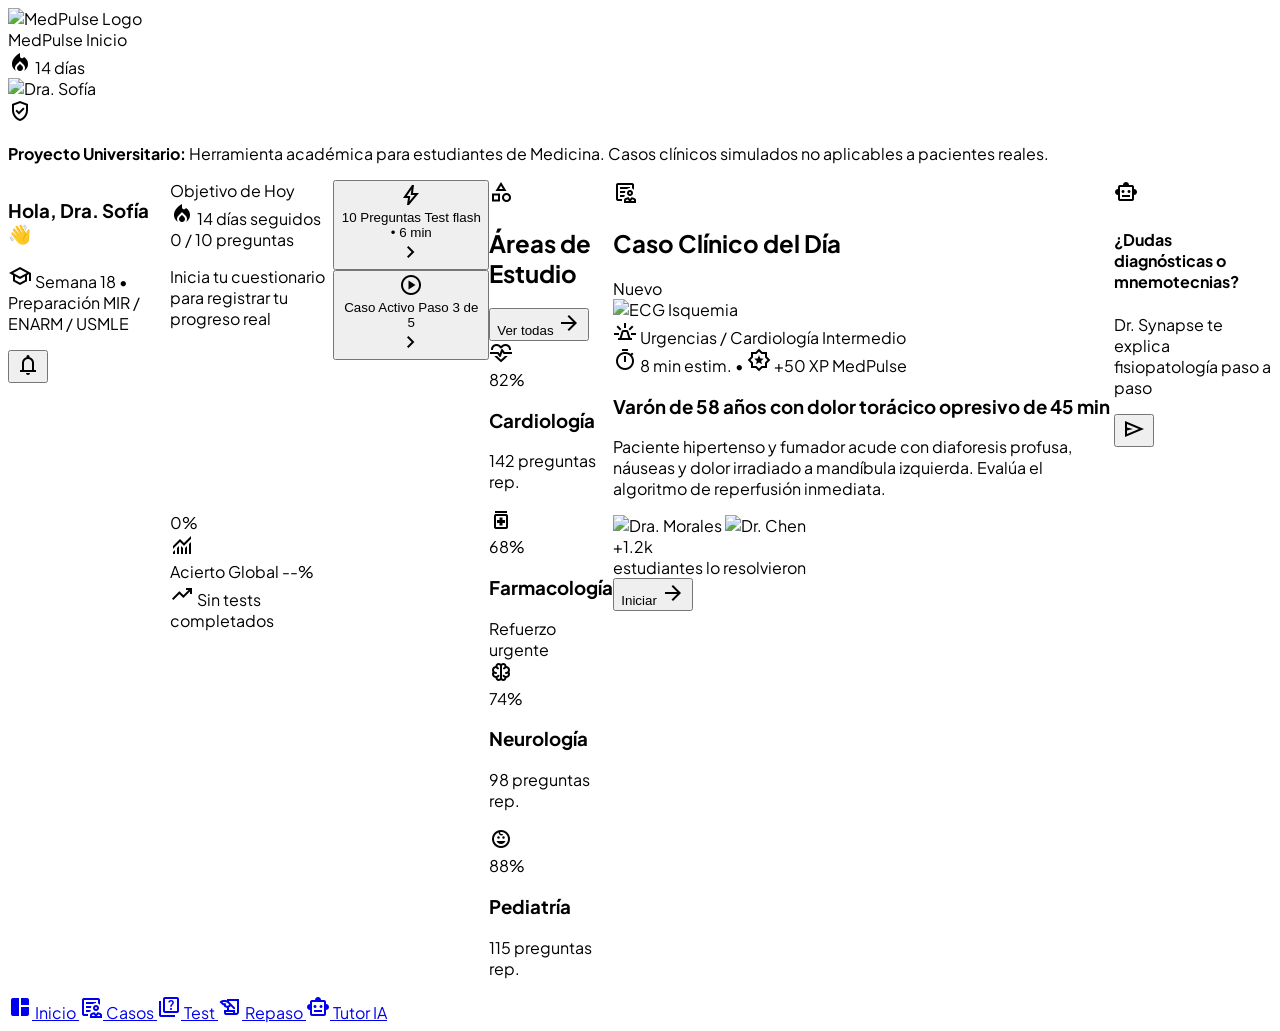
==== commit e23c8a55: "Fase 1 - Cuestionarios funcionales MedPulse" ====
--- a/index.html
+++ b/index.html
@@ -172,23 +172,23 @@
           <div class="flex items-end justify-between pt-1">
             <div>
               <div class="flex items-baseline gap-1.5">
-                <span class="text-3xl text-white font-bold leading-none">34</span>
-                <span class="text-base text-primary-fixed font-medium">/ 40 preguntas</span>
-              </div>
-              <p class="text-xs text-white/80 mt-1">85% completado • ¡Solo 6 para la meta!</p>
+                <span id="home-daily-solved" class="text-3xl text-white font-bold leading-none">0</span>
+                <span class="text-base text-primary-fixed font-medium">/ 10 preguntas</span>
+              </div>
+              <p id="home-daily-subtitle" class="text-xs text-white/80 mt-1">Inicia tu cuestionario para registrar tu progreso real</p>
             </div>
             
             <div class="relative flex items-center justify-center w-14 h-14 shrink-0">
               <svg class="w-14 h-14 -rotate-90 transform" viewBox="0 0 48 48">
                 <circle cx="24" cy="24" fill="none" r="20" stroke="rgba(255,255,255,0.2)" stroke-width="4.5"></circle>
-                <circle class="transition-all duration-1000 ease-out" cx="24" cy="24" fill="none" r="20" stroke="#6cf8bb" stroke-dasharray="125.6" stroke-dashoffset="18.8" stroke-linecap="round" stroke-width="4.5"></circle>
+                <circle id="home-daily-svg-circle" class="transition-all duration-1000 ease-out" cx="24" cy="24" fill="none" r="20" stroke="#6cf8bb" stroke-dasharray="125.6" stroke-dashoffset="125.6" stroke-linecap="round" stroke-width="4.5"></circle>
               </svg>
-              <span class="absolute text-xs font-bold text-white">85%</span>
+              <span id="home-daily-percent" class="absolute text-xs font-bold text-white">0%</span>
             </div>
           </div>
 
           <div class="w-full bg-white/20 h-2 rounded-full overflow-hidden">
-            <div class="bg-secondary-container h-full rounded-full transition-all duration-700" style="width: 85%;"></div>
+            <div id="home-daily-progress-bar" class="bg-secondary-container h-full rounded-full transition-all duration-700" style="width: 0%;"></div>
           </div>
 
           <div class="pt-2 flex items-center justify-between text-white/90">
@@ -198,12 +198,12 @@
               </div>
               <div>
                 <span class="block text-[10px] text-primary-fixed uppercase tracking-wider font-semibold">Acierto Global</span>
-                <span class="text-lg font-bold leading-tight text-white">78.4%</span>
+                <span id="home-global-accuracy" class="text-lg font-bold leading-tight text-white">--%</span>
               </div>
             </div>
             <div class="inline-flex items-center gap-1 px-2.5 py-1 rounded-full bg-secondary-container/20 text-secondary-fixed text-xs font-semibold">
               <span class="material-symbols-outlined text-sm">trending_up</span>
-              <span>+3.2% esta semana</span>
+              <span id="home-accuracy-status">Progreso en vivo</span>
             </div>
           </div>
         </div>
@@ -799,141 +799,75 @@
       <div class="px-margin pt-space-sm pb-space-xs flex flex-col gap-space-sm bg-surface-container-lowest shadow-sm">
         <div class="flex items-center justify-between">
           <div class="flex items-center gap-space-xs">
-            <span class="inline-flex items-center gap-1 px-2.5 py-0.5 rounded-full bg-primary-fixed text-on-primary-fixed text-xs font-semibold">
+            <span id="quiz-specialty-badge" class="inline-flex items-center gap-1 px-2.5 py-0.5 rounded-full bg-primary-fixed text-on-primary-fixed text-xs font-semibold">
               <span class="material-symbols-outlined text-[14px]">cardiology</span>
               Cardiología & Urgencias
             </span>
-            <span class="inline-flex items-center px-2 py-0.5 rounded-full bg-surface-container-high text-on-surface-variant text-xs">
+            <span id="quiz-difficulty-badge" class="inline-flex items-center px-2 py-0.5 rounded-full bg-surface-container-high text-on-surface-variant text-xs font-medium">
               Dificultad: Media
             </span>
           </div>
           <div class="flex items-center gap-space-xs text-on-surface-variant bg-surface-container-low px-2 py-0.5 rounded-full">
             <span class="material-symbols-outlined text-[16px] text-primary">timer</span>
-            <span class="text-xs font-bold tabular-nums text-on-surface" id="quiz-timer">01:24</span>
+            <span class="text-xs font-bold tabular-nums text-on-surface" id="quiz-timer">00:00</span>
           </div>
         </div>
 
         <!-- Progress Info & Linear Bar -->
         <div class="flex flex-col gap-1.5 pb-1">
           <div class="flex items-center justify-between text-on-surface-variant text-xs">
-            <span class="text-on-surface font-bold">Pregunta 7 <span class="font-normal text-on-surface-variant">de 20</span></span>
-            <span class="text-xs text-secondary font-semibold">35% completado</span>
+            <span id="quiz-progress-text" class="text-on-surface font-bold">Pregunta 1 <span class="font-normal text-on-surface-variant">de 10</span></span>
+            <span id="quiz-progress-percent" class="text-xs text-secondary font-semibold">10% completado</span>
           </div>
           <div class="w-full h-1.5 rounded-full bg-surface-container-highest overflow-hidden">
-            <div class="h-full bg-gradient-to-r from-primary to-secondary rounded-full w-[35%] transition-all duration-500 ease-out"></div>
+            <div id="quiz-progress-bar" class="h-full bg-gradient-to-r from-primary to-secondary rounded-full w-[10%] transition-all duration-500 ease-out"></div>
           </div>
         </div>
       </div>
 
-      <!-- Main Content Space -->
-      <div class="px-margin py-space-md flex flex-col gap-space-lg">
+      <!-- ACTIVE QUIZ CONTAINER -->
+      <div id="quiz-active-view" class="px-margin py-space-md flex flex-col gap-space-lg">
         
         <!-- Clinical Case Prompt Card -->
         <section class="bg-surface-container-lowest rounded-xl p-space-md shadow-sm flex flex-col gap-space-sm">
           <div class="flex items-center gap-space-xs text-primary text-xs font-bold uppercase tracking-wider">
             <span class="material-symbols-outlined text-lg">medical_information</span>
-            <span>CASO CLÍNICO #204</span>
-          </div>
-          <p class="text-on-surface text-sm leading-relaxed">
-            Una mujer de 62 años con antecedentes de hipertensión arterial acude a urgencias por palpitaciones de inicio súbito y mareo leve. La presión arterial es de 118/76 mmHg. El electrocardiograma muestra una taquicardia de complejo estrecho regular a 170 lpm, sin ondas P visibles identificables. Las maniobras vagales no logran revertir el ritmo.
+            <span id="quiz-case-id">CASO CLÍNICO #204</span>
+          </div>
+          <p id="quiz-prompt-text" class="text-on-surface text-sm leading-relaxed">
+            Cargando viñeta clínica...
           </p>
           <div class="p-space-sm rounded-lg bg-surface-container-low mt-1">
-            <p class="text-on-surface text-sm font-semibold">
-              ¿Cuál es el tratamiento farmacológico de primera elección en este escenario clínico?
+            <p id="quiz-question-text" class="text-on-surface text-sm font-semibold">
+              Cargando pregunta...
             </p>
           </div>
         </section>
 
-        <!-- Multiple Choice Options -->
-        <section aria-label="Opciones de respuesta" class="flex flex-col gap-space-sm" role="radiogroup">
-          <!-- Option A -->
-          <button class="w-full text-left bg-surface-container-lowest p-space-md rounded-xl shadow-sm flex items-center justify-between gap-space-sm transition-transform active:scale-[0.99]" type="button">
-            <div class="flex items-start gap-space-sm min-w-0">
-              <span class="flex-shrink-0 w-7 h-7 rounded-full bg-surface-container text-on-surface-variant flex items-center justify-center text-xs font-bold">
-                A
-              </span>
-              <span class="text-on-surface text-sm leading-snug">
-                Amiodarona 300 mg i.v. en bolo lento
-              </span>
-            </div>
-            <span class="w-5 h-5 rounded-full bg-surface-container flex-shrink-0"></span>
-          </button>
-
-          <!-- Option B (Correct) -->
-          <button class="w-full text-left bg-secondary-container/20 border-2 border-secondary p-space-md rounded-xl shadow-sm flex items-center justify-between gap-space-sm transition-transform active:scale-[0.99]" type="button">
-            <div class="flex items-start gap-space-sm min-w-0">
-              <span class="flex-shrink-0 w-7 h-7 rounded-full bg-secondary text-on-secondary flex items-center justify-center text-xs font-bold shadow-sm">
-                B
-              </span>
-              <div class="flex flex-col min-w-0">
-                <span class="text-on-surface text-sm font-semibold leading-snug">
-                  Adenosina 6 mg i.v. en bolo rápido seguido de lavado salino
-                </span>
-                <span class="text-xs text-secondary font-bold mt-0.5 flex items-center gap-1">
-                  <span class="material-symbols-outlined text-[13px]">check_circle</span>
-                  Respuesta Correcta de Primera Línea
-                </span>
-              </div>
-            </div>
-            <span class="flex-shrink-0 w-6 h-6 rounded-full bg-secondary text-on-secondary flex items-center justify-center">
-              <span class="material-symbols-outlined text-[16px] font-bold">check</span>
-            </span>
-          </button>
-
-          <!-- Option C -->
-          <button class="w-full text-left bg-surface-container-lowest p-space-md rounded-xl shadow-sm flex items-center justify-between gap-space-sm transition-transform active:scale-[0.99]" type="button">
-            <div class="flex items-start gap-space-sm min-w-0">
-              <span class="flex-shrink-0 w-7 h-7 rounded-full bg-surface-container text-on-surface-variant flex items-center justify-center text-xs font-bold">
-                C
-              </span>
-              <span class="text-on-surface text-sm leading-snug">
-                Digoxina 0.5 mg i.v. en infusión
-              </span>
-            </div>
-            <span class="w-5 h-5 rounded-full bg-surface-container flex-shrink-0"></span>
-          </button>
-
-          <!-- Option D -->
-          <button class="w-full text-left bg-error-container/30 border border-error/40 p-space-md rounded-xl shadow-sm flex items-center justify-between gap-space-sm transition-transform active:scale-[0.99]" type="button">
-            <div class="flex items-start gap-space-sm min-w-0">
-              <span class="flex-shrink-0 w-7 h-7 rounded-full bg-error text-on-error flex items-center justify-center text-xs font-bold shadow-sm">
-                D
-              </span>
-              <div class="flex flex-col min-w-0">
-                <span class="text-on-surface text-sm leading-snug">
-                  Verapamilo 5 mg i.v.
-                </span>
-                <span class="text-xs text-error font-bold mt-0.5 flex items-center gap-1">
-                  <span class="material-symbols-outlined text-[13px]">cancel</span>
-                  Opción de segunda línea (riesgo hipotensión)
-                </span>
-              </div>
-            </div>
-            <span class="flex-shrink-0 w-6 h-6 rounded-full bg-error text-on-error flex items-center justify-center">
-              <span class="material-symbols-outlined text-[16px] font-bold">close</span>
-            </span>
-          </button>
+        <!-- Dynamic Multiple Choice Options Container -->
+        <section id="quiz-options-container" aria-label="Opciones de respuesta" class="flex flex-col gap-space-sm" role="radiogroup">
+          <!-- Dynamically populated via quiz.js -->
         </section>
 
-        <!-- Expanded Clinical Rationale & Pearls -->
-        <article class="bg-surface-container-lowest rounded-xl p-space-md shadow-md flex flex-col gap-space-md">
+        <!-- Expanded Clinical Rationale & Pearls (Hidden until student answers) -->
+        <article id="quiz-justification-card" class="hidden bg-surface-container-lowest rounded-xl p-space-md shadow-md flex flex-col gap-space-md transition-all duration-300">
           <div class="flex items-center justify-between">
             <div class="flex items-center gap-2">
               <span class="material-symbols-outlined text-primary text-2xl">auto_stories</span>
-              <h2 class="text-base text-on-surface font-bold">Justificación Clínica</h2>
-            </div>
-            <span class="px-2 py-0.5 rounded-full bg-primary-fixed text-on-primary-fixed text-xs font-semibold">
-              AHA / ESC 2023
+              <h2 class="text-base text-on-surface font-bold">Justificación Fisiopatológica</h2>
+            </div>
+            <span id="quiz-evidence-badge" class="px-2 py-0.5 rounded-full bg-primary-fixed text-on-primary-fixed text-xs font-semibold">
+              Guías Clínicas
             </span>
           </div>
 
           <div class="flex flex-col gap-1.5 p-space-sm rounded-lg bg-surface-container-low">
             <div class="flex items-center gap-1.5 text-primary text-xs font-bold">
               <span class="material-symbols-outlined text-base">verified</span>
-              <span>¿Por qué es correcta la Adenosina?</span>
-            </div>
-            <p class="text-xs text-on-surface-variant leading-relaxed">
-              En presencia de una <strong class="text-on-surface">taquicardia supraventricular por reentrada nodal (TRIN)</strong> regular y hemodinámicamente estable (PA 118/76 mmHg) refractaria a maniobras vagales, la <strong class="text-on-surface">Adenosina i.v.</strong> es el fármaco de primera elección. Actúa provocando un bloqueo transitorio y selectivo del nodo AV (vida media &lt; 10 s), interrumpiendo el circuito de macro-reentrada de forma segura y diagnóstica.
+              <span>¿Por qué es correcta esta conducta clínica?</span>
+            </div>
+            <p id="quiz-justification-text" class="text-xs text-on-surface-variant leading-relaxed">
+              Explicación clínica detallada...
             </p>
           </div>
 
@@ -943,66 +877,107 @@
             </div>
             <div class="flex flex-col gap-0.5">
               <span class="text-xs font-bold text-on-secondary-container">Perla Médica (High-Yield Pearl)</span>
-              <p class="text-xs text-on-surface-variant leading-snug">
-                Administrar siempre por vía intravenosa proximal (fosa antecubital) en bolo ultrarrápido seguido inmediatamente de 20 mL de suero fisiológico y elevación del brazo. El verapamilo es de 2.ª línea debido a mayor riesgo de hipotensión sistémica prolongada.
+              <p id="quiz-pearl-text" class="text-xs text-on-surface-variant leading-snug">
+                Perla mnemotécnica...
               </p>
             </div>
-          </div>
-
-          <!-- Community Retention & Statistics -->
-          <div class="flex flex-col gap-2 pt-1">
-            <div class="flex items-center justify-between text-on-surface-variant text-xs">
-              <span class="flex items-center gap-1 font-semibold text-on-surface">
-                <span class="material-symbols-outlined text-sm text-primary">groups</span>
-                Tasa de acierto de la comunidad
-              </span>
-              <span class="font-bold text-secondary text-xs">68% de acierto</span>
-            </div>
-            <div class="w-full h-2 rounded-full bg-surface-container overflow-hidden flex">
-              <div class="h-full bg-secondary rounded-l-full w-[68%]" title="Adenosina (68%)"></div>
-              <div class="h-full bg-error/70 w-[18%]" title="Verapamilo (18%)"></div>
-              <div class="h-full bg-surface-dim flex-1 rounded-r-full" title="Otras (14%)"></div>
-            </div>
-            <div class="flex items-center justify-between text-on-surface-variant text-[11px] px-0.5">
-              <span class="flex items-center gap-1"><span class="w-2 h-2 rounded-full bg-secondary inline-block"></span> Adenosina (68%)</span>
-              <span class="flex items-center gap-1"><span class="w-2 h-2 rounded-full bg-error/70 inline-block"></span> Verapamilo (18%)</span>
-              <span class="flex items-center gap-1"><span class="w-2 h-2 rounded-full bg-surface-dim inline-block"></span> Otros (14%)</span>
-            </div>
-          </div>
-
-          <div class="flex items-center justify-between pt-2 border-t border-surface-container">
-            <span class="text-xs text-on-surface-variant">Próximo repaso espaciado:</span>
-            <span class="px-2.5 py-0.5 rounded-full bg-surface-container-high text-primary text-xs font-semibold">
-              En 3 días (Algoritmo SM-2)
-            </span>
           </div>
         </article>
 
         <!-- Bottom Actions -->
         <div class="flex flex-col gap-space-sm pt-space-xs pb-space-lg">
           <div class="flex items-center gap-space-sm">
-            <button data-target-tab="tutor-ia" class="flex-1 min-h-[48px] px-space-sm bg-surface-container-lowest text-primary rounded-xl text-xs font-bold shadow-sm flex items-center justify-center gap-1.5 transition-all active:scale-[0.98]" type="button">
+            <button id="quiz-consult-tutor-btn" class="flex-1 min-h-[48px] px-space-sm bg-surface-container-lowest text-primary rounded-xl text-xs font-bold shadow-sm flex items-center justify-center gap-1.5 transition-all active:scale-[0.98]" type="button">
               <span class="material-symbols-outlined text-xl text-primary">smart_toy</span>
               <span>Consultar Tutor IA</span>
             </button>
-            <button class="flex-[1.2] min-h-[48px] px-space-md bg-primary text-on-primary rounded-xl text-xs font-bold shadow-md flex items-center justify-center gap-1.5 transition-all active:scale-[0.98]" type="button">
+            <button id="quiz-next-btn" onclick="handleNextQuestion()" class="flex-[1.2] min-h-[48px] px-space-md bg-primary text-on-primary rounded-xl text-xs font-bold shadow-md flex items-center justify-center gap-1.5 transition-all active:scale-[0.98]" type="button">
               <span>Siguiente Pregunta</span>
               <span class="material-symbols-outlined text-xl">arrow_forward</span>
             </button>
           </div>
           <div class="flex items-center justify-center gap-space-lg pt-1">
-            <button class="inline-flex items-center gap-1 text-on-surface-variant text-xs hover:text-primary transition-colors" type="button">
-              <span class="material-symbols-outlined text-sm">bookmark_border</span>
-              <span>Guardar en Flashcards</span>
-            </button>
-            <span class="w-1 h-1 rounded-full bg-surface-dim"></span>
-            <button class="inline-flex items-center gap-1 text-on-surface-variant text-xs hover:text-error transition-colors" type="button">
-              <span class="material-symbols-outlined text-sm">flag</span>
-              <span>Reportar duda</span>
-            </button>
+            <span class="text-xs text-on-surface-variant flex items-center gap-1">
+              <span class="material-symbols-outlined text-sm text-secondary">tips_and_updates</span>
+              Toca una opción para comprobar y ver la perla médica
+            </span>
           </div>
         </div>
       </div>
+
+      <!-- RESULTS CONTAINER (Hidden by default, shown upon finishing test) -->
+      <div id="quiz-results-view" class="hidden px-margin py-space-md flex flex-col gap-space-lg">
+        
+        <!-- Score Card -->
+        <div class="relative overflow-hidden rounded-2xl bg-gradient-to-br from-primary-container via-[#1e3a8a] to-[#2563eb] text-on-primary p-space-lg shadow-xl">
+          <div class="relative z-10 flex flex-col items-center text-center gap-space-sm">
+            <span class="inline-flex items-center gap-1 px-3 py-1 rounded-full bg-white/10 backdrop-blur-md text-white text-xs font-semibold uppercase tracking-wider">
+              <span class="material-symbols-outlined text-sm text-secondary-fixed">assignment_turned_in</span>
+              Cuestionario Completado
+            </span>
+            
+            <div class="relative flex items-center justify-center w-28 h-28 my-1">
+              <svg class="w-28 h-28 -rotate-90" viewBox="0 0 96 96">
+                <circle cx="48" cy="48" fill="transparent" r="40" stroke="rgba(255,255,255,0.2)" stroke-width="8"></circle>
+                <circle cx="48" cy="48" fill="transparent" r="40" stroke="#6cf8bb" stroke-dasharray="251.32" stroke-dashoffset="50" stroke-linecap="round" stroke-width="8"></circle>
+              </svg>
+              <div class="absolute inset-0 flex flex-col items-center justify-center text-center">
+                <span id="result-score-percent" class="text-2xl font-bold text-white leading-none">80%</span>
+                <span class="text-[10px] text-primary-fixed mt-0.5">Acierto</span>
+              </div>
+            </div>
+
+            <div>
+              <h2 id="result-feedback-title" class="text-lg font-bold text-white">¡Buen Trabajo! 🩺</h2>
+              <p id="result-score-fraction" class="text-sm font-semibold text-secondary-fixed mt-0.5">8 / 10 aciertos</p>
+              <p id="result-feedback-message" class="text-xs text-white/85 max-w-sm mt-1 leading-relaxed">
+                Has alcanzado el umbral competitivo. Revisa abajo el detalle de tus aciertos y errores.
+              </p>
+            </div>
+
+            <!-- Stats Bar -->
+            <div class="grid grid-cols-3 gap-2 w-full pt-2 border-t border-white/15">
+              <div class="bg-white/10 p-2 rounded-xl flex flex-col items-center">
+                <span class="text-[10px] text-white/70 uppercase">Aciertos</span>
+                <span id="result-correct-count" class="text-base font-bold text-secondary-fixed">8</span>
+              </div>
+              <div class="bg-white/10 p-2 rounded-xl flex flex-col items-center">
+                <span class="text-[10px] text-white/70 uppercase">Errores</span>
+                <span id="result-incorrect-count" class="text-base font-bold text-error-container">2</span>
+              </div>
+              <div class="bg-white/10 p-2 rounded-xl flex flex-col items-center">
+                <span class="text-[10px] text-white/70 uppercase">Tiempo</span>
+                <span id="result-time-spent" class="text-xs font-bold text-white leading-5">03m 45s</span>
+              </div>
+            </div>
+          </div>
+        </div>
+
+        <!-- Question Breakdown Section -->
+        <div class="flex flex-col gap-2">
+          <div class="flex items-center justify-between">
+            <h3 class="text-sm font-bold text-on-surface">Desglose de Preguntas</h3>
+            <span class="text-[11px] text-on-surface-variant">10 preguntas evaluadas</span>
+          </div>
+          <div id="result-breakdown-list" class="flex flex-col gap-2">
+            <!-- Populated via quiz.js -->
+          </div>
+        </div>
+
+        <!-- Actions -->
+        <div class="flex flex-col gap-2.5 pt-1 pb-6">
+          <button id="quiz-restart-btn" onclick="initQuizSession()" class="w-full py-3 px-space-md rounded-xl bg-primary text-on-primary text-xs font-bold flex items-center justify-center gap-2 shadow-md active:scale-95 transition-transform" type="button">
+            <span class="material-symbols-outlined text-lg">replay</span>
+            <span>Iniciar Nuevo Cuestionario</span>
+          </button>
+          <button data-target-tab="repaso" class="w-full py-3 px-space-md rounded-xl bg-surface-container-low text-primary text-xs font-semibold flex items-center justify-center gap-2 hover:bg-surface-container transition-colors" type="button">
+            <span class="material-symbols-outlined text-lg">history_edu</span>
+            <span>Ir a Progreso y Repaso de Errores</span>
+          </button>
+        </div>
+
+      </div>
+
     </section>
 
     <!-- ========================================== -->
@@ -1036,10 +1011,10 @@
             <div class="relative w-24 h-24 shrink-0 flex items-center justify-center">
               <svg class="w-full h-full -rotate-90" viewBox="0 0 96 96">
                 <circle cx="48" cy="48" fill="transparent" r="40" stroke="#f2f4f6" stroke-width="8"></circle>
-                <circle cx="48" cy="48" fill="transparent" r="40" stroke="#006c49" stroke-dasharray="251.32" stroke-dashoffset="58.3" stroke-linecap="round" stroke-width="8"></circle>
+                <circle id="repaso-radial-circle" cx="48" cy="48" fill="transparent" r="40" stroke="#006c49" stroke-dasharray="251.32" stroke-dashoffset="251.32" stroke-linecap="round" stroke-width="8"></circle>
               </svg>
               <div class="absolute inset-0 flex flex-col items-center justify-center text-center">
-                <span class="text-lg font-bold text-on-surface leading-none">76.8%</span>
+                <span id="repaso-global-retention" class="text-lg font-bold text-on-surface leading-none">--%</span>
                 <span class="text-[10px] text-on-surface-variant">Aciertos</span>
               </div>
             </div>
@@ -1051,7 +1026,7 @@
                   <span class="material-symbols-outlined text-lg">check_circle</span>
                 </div>
                 <div class="flex flex-col min-w-0">
-                  <span class="text-sm font-bold text-on-surface leading-tight">1,420</span>
+                  <span id="repaso-total-solved" class="text-sm font-bold text-on-surface leading-tight">0</span>
                   <span class="text-xs text-on-surface-variant truncate">Preguntas resueltas</span>
                 </div>
               </div>
@@ -1060,7 +1035,7 @@
                   <span class="material-symbols-outlined text-lg">clinical_notes</span>
                 </div>
                 <div class="flex flex-col min-w-0">
-                  <span class="text-sm font-bold text-on-surface leading-tight">38</span>
+                  <span id="repaso-total-cases" class="text-sm font-bold text-on-surface leading-tight">0</span>
                   <span class="text-xs text-on-surface-variant truncate">Casos clínicos completos</span>
                 </div>
               </div>
@@ -1572,7 +1547,9 @@
     </div>
   </nav>
 
-  <!-- JavaScript Controller -->
+  <!-- JavaScript Controllers -->
+  <script src="js/quiz-data.js"></script>
+  <script src="js/quiz.js"></script>
   <script src="js/app.js"></script>
 </body>
 </html>
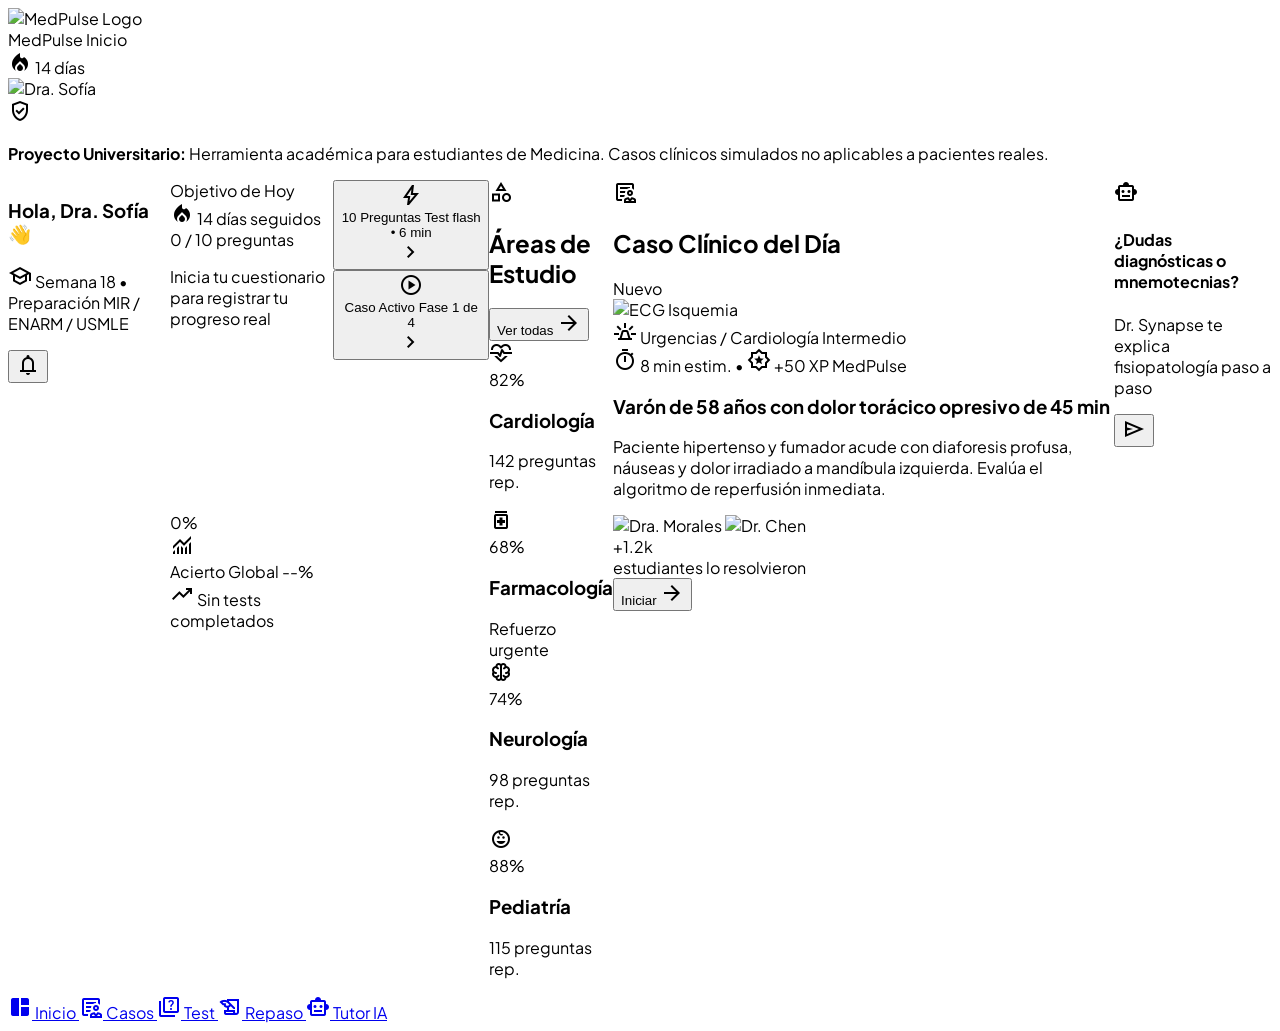
==== commit 9a5cfe52: "Respaldo Fase 2 - Casos clinicos MedPulse" ====
--- a/index.html
+++ b/index.html
@@ -224,14 +224,14 @@
           <span class="material-symbols-outlined text-on-surface-variant text-lg shrink-0 group-hover:translate-x-0.5 transition-transform">chevron_right</span>
         </button>
 
-        <button data-target-tab="casos" class="relative group flex items-center justify-between p-3.5 rounded-xl bg-surface-container-lowest text-on-surface shadow-md hover:shadow-lg active:scale-[0.98] transition-all">
+        <button onclick="openCaseFromHome('case_142')" class="relative group flex items-center justify-between p-3.5 rounded-xl bg-surface-container-lowest text-on-surface shadow-md hover:shadow-lg active:scale-[0.98] transition-all">
           <div class="flex items-center gap-2.5 min-w-0">
             <div class="w-10 h-10 rounded-xl bg-secondary/10 text-secondary flex items-center justify-center shrink-0">
               <span class="material-symbols-outlined text-2xl">play_circle</span>
             </div>
             <div class="text-left min-w-0">
               <span class="block text-sm text-secondary truncate font-bold">Caso Activo</span>
-              <span class="block text-xs text-on-surface-variant truncate">Paso 3 de 5</span>
+              <span id="home-active-case-stage-label" class="block text-xs text-on-surface-variant truncate">Fase 1 de 4</span>
             </div>
           </div>
           <span class="material-symbols-outlined text-on-surface-variant text-lg shrink-0 group-hover:translate-x-0.5 transition-transform">chevron_right</span>
@@ -379,7 +379,7 @@
                 <span class="pl-2 text-xs text-on-surface-variant">estudiantes lo resolvieron</span>
               </div>
               
-              <button data-target-tab="casos" class="inline-flex items-center justify-center gap-1 px-4 py-2.5 rounded-xl bg-primary text-on-primary text-xs font-semibold shadow-sm hover:bg-primary-container active:scale-95 transition-all shrink-0">
+              <button onclick="openCaseFromHome('case_cardiologia')" class="inline-flex items-center justify-center gap-1 px-4 py-2.5 rounded-xl bg-primary text-on-primary text-xs font-semibold shadow-sm hover:bg-primary-container active:scale-95 transition-all shrink-0">
                 <span>Iniciar</span>
                 <span class="material-symbols-outlined text-base">arrow_forward</span>
               </button>
@@ -418,376 +418,602 @@
     <!-- ========================================== -->
     <section id="view-casos" class="view-screen hidden flex flex-col w-full pb-6">
       
-      <!-- Specialty Chips Carousel -->
-      <section class="w-full pt-3 pb-2 px-margin">
-        <div class="flex items-center gap-2 overflow-x-auto no-scrollbar py-1">
-          <button class="specialty-filter active px-4 py-1.5 rounded-full bg-primary text-on-primary text-xs font-semibold shrink-0 shadow-sm transition-all duration-150 transform active:scale-95 flex items-center gap-1.5" data-filter="all">
-            <span class="material-symbols-outlined text-base">apps</span>
-            <span>Todos</span>
+      <!-- ========================================== -->
+      <!-- 2.1 LISTADO GENERAL DE CASOS CLÍNICOS      -->
+      <!-- ========================================== -->
+      <div id="cases-list-view" class="flex flex-col w-full">
+        <!-- Specialty Chips Carousel -->
+        <section class="w-full pt-3 pb-2 px-margin">
+          <div class="flex items-center gap-2 overflow-x-auto no-scrollbar py-1">
+            <button class="specialty-filter active px-4 py-1.5 rounded-full bg-primary text-on-primary text-xs font-semibold shrink-0 shadow-sm transition-all duration-150 transform active:scale-95 flex items-center gap-1.5" data-filter="all">
+              <span class="material-symbols-outlined text-base">apps</span>
+              <span>Todos</span>
+            </button>
+            <button class="specialty-filter px-4 py-1.5 rounded-full bg-surface-container-high text-on-surface-variant text-xs font-semibold shrink-0 transition-all duration-150 hover:bg-surface-container-highest active:scale-95 flex items-center gap-1.5" data-filter="urgencias">
+              <span class="material-symbols-outlined text-base text-error">emergency</span>
+              <span>Urgencias</span>
+            </button>
+            <button class="specialty-filter px-4 py-1.5 rounded-full bg-surface-container-high text-on-surface-variant text-xs font-semibold shrink-0 transition-all duration-150 hover:bg-surface-container-highest active:scale-95 flex items-center gap-1.5" data-filter="cardiologia">
+              <span class="material-symbols-outlined text-base text-primary">cardiology</span>
+              <span>Cardiología</span>
+            </button>
+            <button class="specialty-filter px-4 py-1.5 rounded-full bg-surface-container-high text-on-surface-variant text-xs font-semibold shrink-0 transition-all duration-150 hover:bg-surface-container-highest active:scale-95 flex items-center gap-1.5" data-filter="neurologia">
+              <span class="material-symbols-outlined text-base text-tertiary">neurology</span>
+              <span>Neurología</span>
+            </button>
+            <button class="specialty-filter px-4 py-1.5 rounded-full bg-surface-container-high text-on-surface-variant text-xs font-semibold shrink-0 transition-all duration-150 hover:bg-surface-container-highest active:scale-95 flex items-center gap-1.5" data-filter="pediatria">
+              <span class="material-symbols-outlined text-base text-secondary">child_care</span>
+              <span>Pediatría</span>
+            </button>
+            <button class="specialty-filter px-4 py-1.5 rounded-full bg-surface-container-high text-on-surface-variant text-xs font-semibold shrink-0 transition-all duration-150 hover:bg-surface-container-highest active:scale-95 flex items-center gap-1.5" data-filter="infecciosas">
+              <span class="material-symbols-outlined text-base text-on-secondary-container">microbiology</span>
+              <span>Infecciosas</span>
+            </button>
+          </div>
+        </section>
+
+        <!-- Active Case Banner (Connected to case_142) -->
+        <section class="px-margin mt-2">
+          <div class="relative overflow-hidden rounded-2xl bg-gradient-to-br from-primary via-primary-container to-tertiary text-on-primary p-space-md shadow-md">
+            <div class="absolute -right-10 -bottom-10 w-40 h-40 bg-surface-container-lowest/5 rounded-full blur-2xl pointer-events-none"></div>
+            <div class="relative z-10 flex flex-col gap-3">
+              <div class="flex items-center justify-between">
+                <div class="inline-flex items-center gap-1.5 bg-surface-container-lowest/15 backdrop-blur-md px-2.5 py-1 rounded-full text-on-primary text-xs tracking-wide uppercase font-semibold">
+                  <span class="w-2 h-2 rounded-full bg-secondary-fixed animate-ping"></span>
+                  <span>En Consulta Activa</span>
+                </div>
+                <span class="text-xs text-primary-fixed-dim font-medium">ID: #142</span>
+              </div>
+
+              <div>
+                <h2 class="text-lg font-bold text-on-primary leading-tight line-clamp-2">
+                  Varón de 45 años con cefalea intensa holocraneal en trueno y rigidez de nuca
+                </h2>
+                <p class="mt-1 text-xs text-primary-fixed flex items-center gap-1.5">
+                  <span class="material-symbols-outlined text-sm">schedule</span>
+                  <span>Simulador interactivo • Caso prioritario</span>
+                </p>
+              </div>
+
+              <div class="bg-surface-container-lowest/10 rounded-xl p-2.5 backdrop-blur-sm">
+                <div class="flex items-center justify-between text-on-primary text-xs mb-1.5">
+                  <span id="active-case-stage-label" class="flex items-center gap-1">
+                    <span class="material-symbols-outlined text-sm text-secondary-fixed">biotech</span>
+                    <span>Fase 1 de 4: Evaluación Inicial y Sospecha</span>
+                  </span>
+                  <span id="active-case-progress-percent" class="font-bold text-secondary-fixed">25%</span>
+                </div>
+                <div class="w-full bg-surface-container-lowest/20 h-1.5 rounded-full overflow-hidden">
+                  <div id="active-case-progress-bar" class="bg-secondary-container h-full rounded-full transition-all duration-500" style="width: 25%;"></div>
+                </div>
+              </div>
+
+              <div class="flex items-center justify-between pt-1 gap-2">
+                <div class="flex items-center gap-2">
+                  <span class="inline-flex items-center justify-center w-8 h-8 rounded-full bg-surface-container-lowest/10 text-on-primary">
+                    <span class="material-symbols-outlined text-base">radiology</span>
+                  </span>
+                  <div class="text-left">
+                    <span class="block text-[10px] text-primary-fixed">Sospecha</span>
+                    <span class="text-xs text-on-primary font-semibold leading-none">HSA espontánea</span>
+                  </div>
+                </div>
+                <button onclick="openCase('case_142')" class="inline-flex items-center justify-center gap-1.5 px-4 h-10 rounded-xl bg-secondary-container text-on-secondary-container text-xs font-bold shadow-sm hover:brightness-105 active:scale-95 transition-all">
+                  <span>Continuar Caso</span>
+                  <span class="material-symbols-outlined text-lg">arrow_forward</span>
+                </button>
+              </div>
+            </div>
+          </div>
+        </section>
+
+        <!-- Section Header & Filter Stats -->
+        <section class="px-margin mt-6 flex items-center justify-between">
+          <div>
+            <h3 class="text-base font-bold text-on-surface">Casos Disponibles</h3>
+            <p class="text-xs text-on-surface-variant">Simulador con retroalimentación bayesiana inmediata</p>
+          </div>
+          <div class="flex items-center gap-1 bg-surface-container-low px-2.5 py-1 rounded-full text-on-surface-variant">
+            <span class="material-symbols-outlined text-base text-secondary">verified</span>
+            <span class="text-xs font-bold text-on-surface">4 listos</span>
+          </div>
+        </section>
+
+        <!-- Interactive Clinical Cases List -->
+        <section class="px-margin mt-3 flex flex-col gap-3.5" id="cases-container">
+          
+          <!-- Case 1: Pediatria -->
+          <article class="case-card bg-surface-container-lowest rounded-2xl p-space-md shadow-sm transition-all duration-200 active:scale-[0.99] flex flex-col gap-3" data-category="pediatria" data-case-id="case_pediatria">
+            <div class="flex items-start justify-between gap-2">
+              <div class="flex flex-wrap items-center gap-1.5">
+                <span class="inline-flex items-center gap-1 px-2.5 py-0.5 rounded-full bg-secondary-fixed/30 text-on-secondary-fixed text-xs font-semibold">
+                  <span class="material-symbols-outlined text-xs">child_care</span>
+                  Pediatría
+                </span>
+                <span class="inline-flex items-center gap-0.5 px-2 py-0.5 rounded-full bg-surface-container-high text-on-surface-variant text-xs">
+                  <span class="material-symbols-outlined text-xs text-secondary">signal_cellular_alt_2_bar</span>
+                  Media
+                </span>
+                <div class="case-status-badge"></div>
+              </div>
+              <div class="flex items-center gap-1 text-xs text-secondary font-bold">
+                <span class="material-symbols-outlined text-sm">thumb_up</span>
+                <span>84% éxito</span>
+              </div>
+            </div>
+
+            <div>
+              <h4 class="text-sm font-semibold text-on-surface leading-snug">
+                Lactante de 8 meses con fiebre alta y exantema súbito post-defervescencia
+              </h4>
+              <p class="text-xs text-on-surface-variant mt-1">
+                Presenta caída térmica abrupta tras 72h con brote eritematoso rosado máculo-papular en tronco que respeta cara.
+              </p>
+            </div>
+
+            <!-- Vital Signs Triage Badge Bar -->
+            <div class="bg-surface-container-low rounded-xl p-2 flex items-center justify-between gap-1">
+              <div class="flex flex-col items-center flex-1">
+                <span class="text-[10px] text-on-surface-variant font-medium">FC</span>
+                <span class="text-xs font-bold text-on-surface flex items-center gap-0.5">
+                  <span class="material-symbols-outlined text-xs text-error">favorite</span>
+                  142 lpm
+                </span>
+              </div>
+              <div class="w-px h-6 bg-surface-variant"></div>
+              <div class="flex flex-col items-center flex-1">
+                <span class="text-[10px] text-on-surface-variant font-medium">PA</span>
+                <span class="text-xs font-bold text-on-surface">85/55</span>
+              </div>
+              <div class="w-px h-6 bg-surface-variant"></div>
+              <div class="flex flex-col items-center flex-1">
+                <span class="text-[10px] text-on-surface-variant font-medium">SatO₂</span>
+                <span class="text-xs font-bold text-secondary">98%</span>
+              </div>
+              <div class="w-px h-6 bg-surface-variant"></div>
+              <div class="flex flex-col items-center flex-1">
+                <span class="text-[10px] text-on-surface-variant font-medium">Temp</span>
+                <span class="text-xs font-bold text-error">37.4°C</span>
+              </div>
+            </div>
+
+            <div class="flex items-center justify-between pt-1">
+              <div class="flex items-center gap-1 text-xs text-on-surface-variant">
+                <span class="material-symbols-outlined text-base">timer</span>
+                <span>10 min aprox.</span>
+              </div>
+              <button onclick="openCase('case_pediatria')" class="inline-flex items-center justify-center gap-1 px-4 h-9 rounded-xl bg-primary text-on-primary text-xs font-semibold shadow-sm hover:brightness-110 active:scale-95 transition-all">
+                <span>Iniciar Caso</span>
+                <span class="material-symbols-outlined text-base">play_arrow</span>
+              </button>
+            </div>
+          </article>
+
+          <!-- Case 2: Neurología -->
+          <article class="case-card bg-surface-container-lowest rounded-2xl p-space-md shadow-sm transition-all duration-200 active:scale-[0.99] flex flex-col gap-3" data-category="neurologia" data-case-id="case_neurologia">
+            <div class="flex items-start justify-between gap-2">
+              <div class="flex flex-wrap items-center gap-1.5">
+                <span class="inline-flex items-center gap-1 px-2.5 py-0.5 rounded-full bg-primary-fixed text-on-primary-fixed-variant text-xs font-semibold">
+                  <span class="material-symbols-outlined text-xs">neurology</span>
+                  Neurología
+                </span>
+                <span class="inline-flex items-center gap-0.5 px-2 py-0.5 rounded-full bg-error-container text-on-error-container text-xs">
+                  <span class="material-symbols-outlined text-xs">priority_high</span>
+                  Media
+                </span>
+                <div class="case-status-badge"></div>
+              </div>
+              <div class="flex items-center gap-1 text-xs text-error font-bold">
+                <span class="material-symbols-outlined text-sm">psychology_alt</span>
+                <span>62% éxito</span>
+              </div>
+            </div>
+
+            <div>
+              <h4 class="text-sm font-semibold text-on-surface leading-snug">
+                Mujer de 34 años con debilidad muscular progresiva y ptosis vespertina
+              </h4>
+              <p class="text-xs text-on-surface-variant mt-1">
+                Diplopía fluctuante al final de la jornada laboral, dificultad para masticar y test de estimulación repetitiva pendiente.
+              </p>
+            </div>
+
+            <div class="bg-surface-container-low rounded-xl p-2 flex items-center justify-between gap-1">
+              <div class="flex flex-col items-center flex-1">
+                <span class="text-[10px] text-on-surface-variant font-medium">FC</span>
+                <span class="text-xs font-bold text-on-surface flex items-center gap-0.5">
+                  <span class="material-symbols-outlined text-xs text-error">favorite</span>
+                  76 lpm
+                </span>
+              </div>
+              <div class="w-px h-6 bg-surface-variant"></div>
+              <div class="flex flex-col items-center flex-1">
+                <span class="text-[10px] text-on-surface-variant font-medium">PA</span>
+                <span class="text-xs font-bold text-on-surface">118/72</span>
+              </div>
+              <div class="w-px h-6 bg-surface-variant"></div>
+              <div class="flex flex-col items-center flex-1">
+                <span class="text-[10px] text-on-surface-variant font-medium">SatO₂</span>
+                <span class="text-xs font-bold text-secondary">99%</span>
+              </div>
+              <div class="w-px h-6 bg-surface-variant"></div>
+              <div class="flex flex-col items-center flex-1">
+                <span class="text-[10px] text-on-surface-variant font-medium">Cap. Vital</span>
+                <span class="text-xs font-bold text-on-surface-variant">Normal</span>
+              </div>
+            </div>
+
+            <div class="flex items-center justify-between pt-1">
+              <div class="flex items-center gap-1 text-xs text-on-surface-variant">
+                <span class="material-symbols-outlined text-base">timer</span>
+                <span>12 min aprox.</span>
+              </div>
+              <button onclick="openCase('case_neurologia')" class="inline-flex items-center justify-center gap-1 px-4 h-9 rounded-xl bg-primary text-on-primary text-xs font-semibold shadow-sm hover:brightness-110 active:scale-95 transition-all">
+                <span>Iniciar Caso</span>
+                <span class="material-symbols-outlined text-base">play_arrow</span>
+              </button>
+            </div>
+          </article>
+
+          <!-- Case 3: Cardiología -->
+          <article class="case-card bg-surface-container-lowest rounded-2xl p-space-md shadow-sm transition-all duration-200 active:scale-[0.99] flex flex-col gap-3" data-category="cardiologia" data-case-id="case_cardiologia">
+            <div class="flex items-start justify-between gap-2">
+              <div class="flex flex-wrap items-center gap-1.5">
+                <span class="inline-flex items-center gap-1 px-2.5 py-0.5 rounded-full bg-primary-fixed-dim/40 text-on-primary-fixed-variant text-xs font-semibold">
+                  <span class="material-symbols-outlined text-xs">cardiology</span>
+                  Cardiología
+                </span>
+                <span class="inline-flex items-center gap-0.5 px-2 py-0.5 rounded-full bg-surface-container-high text-on-surface-variant text-xs">
+                  <span class="material-symbols-outlined text-xs text-primary">equalizer</span>
+                  Intermedia
+                </span>
+                <div class="case-status-badge"></div>
+              </div>
+              <div class="flex items-center gap-1 text-xs text-secondary font-bold">
+                <span class="material-symbols-outlined text-sm">thumb_up</span>
+                <span>79% éxito</span>
+              </div>
+            </div>
+
+            <div>
+              <h4 class="text-sm font-semibold text-on-surface leading-snug">
+                Hombre de 68 años con disnea progresiva y edemas en miembros inferiores
+              </h4>
+              <p class="text-xs text-on-surface-variant mt-1">
+                Ortopnea de 3 almohadas, ingurgitación yugular patológica a 45° y crepitantes bibasales con ritmo de galope R3 audible.
+              </p>
+            </div>
+
+            <div class="bg-surface-container-low rounded-xl p-2 flex items-center justify-between gap-1">
+              <div class="flex flex-col items-center flex-1">
+                <span class="text-[10px] text-on-surface-variant font-medium">FC</span>
+                <span class="text-xs font-bold text-on-surface flex items-center gap-0.5">
+                  <span class="material-symbols-outlined text-xs text-error">favorite</span>
+                  92 lpm
+                </span>
+              </div>
+              <div class="w-px h-6 bg-surface-variant"></div>
+              <div class="flex flex-col items-center flex-1">
+                <span class="text-[10px] text-on-surface-variant font-medium">PA</span>
+                <span class="text-xs font-bold text-on-surface">148/92</span>
+              </div>
+              <div class="w-px h-6 bg-surface-variant"></div>
+              <div class="flex flex-col items-center flex-1">
+                <span class="text-[10px] text-on-surface-variant font-medium">SatO₂</span>
+                <span class="text-xs font-bold text-error">91%</span>
+              </div>
+              <div class="w-px h-6 bg-surface-variant"></div>
+              <div class="flex flex-col items-center flex-1">
+                <span class="text-[10px] text-on-surface-variant font-medium">BNP</span>
+                <span class="text-xs font-bold text-error">Elevado</span>
+              </div>
+            </div>
+
+            <div class="flex items-center justify-between pt-1">
+              <div class="flex items-center gap-1 text-xs text-on-surface-variant">
+                <span class="material-symbols-outlined text-base">timer</span>
+                <span>15 min aprox.</span>
+              </div>
+              <button onclick="openCase('case_cardiologia')" class="inline-flex items-center justify-center gap-1 px-4 h-9 rounded-xl bg-primary text-on-primary text-xs font-semibold shadow-sm hover:brightness-110 active:scale-95 transition-all">
+                <span>Iniciar Caso</span>
+                <span class="material-symbols-outlined text-base">play_arrow</span>
+              </button>
+            </div>
+          </article>
+
+          <!-- Case 4: Urgencias -->
+          <article class="case-card bg-surface-container-lowest rounded-2xl p-space-md shadow-sm transition-all duration-200 active:scale-[0.99] flex flex-col gap-3" data-category="urgencias" data-case-id="case_urgencias">
+            <div class="flex items-start justify-between gap-2">
+              <div class="flex flex-wrap items-center gap-1.5">
+                <span class="inline-flex items-center gap-1 px-2.5 py-0.5 rounded-full bg-error-container text-on-error-container text-xs font-semibold">
+                  <span class="material-symbols-outlined text-xs">emergency</span>
+                  Urgencias
+                </span>
+                <span class="inline-flex items-center gap-0.5 px-2 py-0.5 rounded-full bg-surface-container-high text-on-surface-variant text-xs">
+                  <span class="material-symbols-outlined text-xs text-secondary">signal_cellular_alt_1_bar</span>
+                  Inicial
+                </span>
+                <div class="case-status-badge"></div>
+              </div>
+              <div class="flex items-center gap-1 text-xs text-secondary font-bold">
+                <span class="material-symbols-outlined text-sm">thumb_up</span>
+                <span>91% éxito</span>
+              </div>
+            </div>
+
+            <div>
+              <h4 class="text-sm font-semibold text-on-surface leading-snug">
+                Joven de 22 años con dolor en fosa ilíaca derecha y signo de Blumberg positivo
+              </h4>
+              <p class="text-xs text-on-surface-variant mt-1">
+                Cronología apendicular clásica de Murphy: inicio periumbilical irradiado a FID con náuseas y defensa abdominal involuntaria.
+              </p>
+            </div>
+
+            <div class="bg-surface-container-low rounded-xl p-2 flex items-center justify-between gap-1">
+              <div class="flex flex-col items-center flex-1">
+                <span class="text-[10px] text-on-surface-variant font-medium">FC</span>
+                <span class="text-xs font-bold text-on-surface flex items-center gap-0.5">
+                  <span class="material-symbols-outlined text-xs text-error">favorite</span>
+                  98 lpm
+                </span>
+              </div>
+              <div class="w-px h-6 bg-surface-variant"></div>
+              <div class="flex flex-col items-center flex-1">
+                <span class="text-[10px] text-on-surface-variant font-medium">PA</span>
+                <span class="text-xs font-bold text-on-surface">122/78</span>
+              </div>
+              <div class="w-px h-6 bg-surface-variant"></div>
+              <div class="flex flex-col items-center flex-1">
+                <span class="text-[10px] text-on-surface-variant font-medium">SatO₂</span>
+                <span class="text-xs font-bold text-secondary">99%</span>
+              </div>
+              <div class="w-px h-6 bg-surface-variant"></div>
+              <div class="flex flex-col items-center flex-1">
+                <span class="text-[10px] text-on-surface-variant font-medium">Temp</span>
+                <span class="text-xs font-bold text-error">38.1°C</span>
+              </div>
+            </div>
+
+            <div class="flex items-center justify-between pt-1">
+              <div class="flex items-center gap-1 text-xs text-on-surface-variant">
+                <span class="material-symbols-outlined text-base">timer</span>
+                <span>10 min aprox.</span>
+              </div>
+              <button onclick="openCase('case_urgencias')" class="inline-flex items-center justify-center gap-1 px-4 h-9 rounded-xl bg-primary text-on-primary text-xs font-semibold shadow-sm hover:brightness-110 active:scale-95 transition-all">
+                <span>Iniciar Caso</span>
+                <span class="material-symbols-outlined text-base">play_arrow</span>
+              </button>
+            </div>
+          </article>
+        </section>
+
+        <!-- Empty state fallback when filtering has no items -->
+        <div class="hidden px-margin py-10 flex flex-col items-center justify-center text-center" id="empty-state">
+          <div class="w-14 h-14 rounded-full bg-surface-container flex items-center justify-center text-on-surface-variant mb-2">
+            <span class="material-symbols-outlined text-3xl">clinical_notes</span>
+          </div>
+          <p class="text-base font-bold text-on-surface">Sin casos en esta categoría</p>
+          <p class="text-xs text-on-surface-variant max-w-xs mt-1">Explora otra especialidad o selecciona 'Todos' para ver casos de razonamiento clínico disponibles.</p>
+        </div>
+      </div>
+
+      <!-- ========================================== -->
+      <!-- 2.2 SIMULADOR INTERACTIVO DE CASO CLÍNICO  -->
+      <!-- ========================================== -->
+      <div id="case-player-view" class="hidden flex flex-col w-full pb-8">
+        
+        <!-- Navigation Bar / Back button -->
+        <div class="px-margin pt-2 pb-1 flex items-center justify-between">
+          <button onclick="closeCasePlayer()" class="inline-flex items-center gap-1 text-xs font-bold text-primary hover:text-primary-container py-1.5 transition-colors">
+            <span class="material-symbols-outlined text-base">arrow_back</span>
+            <span>Volver a Casos</span>
           </button>
-          <button class="specialty-filter px-4 py-1.5 rounded-full bg-surface-container-high text-on-surface-variant text-xs font-semibold shrink-0 transition-all duration-150 hover:bg-surface-container-highest active:scale-95 flex items-center gap-1.5" data-filter="urgencias">
-            <span class="material-symbols-outlined text-base text-error">emergency</span>
-            <span>Urgencias</span>
-          </button>
-          <button class="specialty-filter px-4 py-1.5 rounded-full bg-surface-container-high text-on-surface-variant text-xs font-semibold shrink-0 transition-all duration-150 hover:bg-surface-container-highest active:scale-95 flex items-center gap-1.5" data-filter="cardiologia">
-            <span class="material-symbols-outlined text-base text-primary">cardiology</span>
-            <span>Cardiología</span>
-          </button>
-          <button class="specialty-filter px-4 py-1.5 rounded-full bg-surface-container-high text-on-surface-variant text-xs font-semibold shrink-0 transition-all duration-150 hover:bg-surface-container-highest active:scale-95 flex items-center gap-1.5" data-filter="neurologia">
-            <span class="material-symbols-outlined text-base text-tertiary">neurology</span>
-            <span>Neurología</span>
-          </button>
-          <button class="specialty-filter px-4 py-1.5 rounded-full bg-surface-container-high text-on-surface-variant text-xs font-semibold shrink-0 transition-all duration-150 hover:bg-surface-container-highest active:scale-95 flex items-center gap-1.5" data-filter="pediatria">
-            <span class="material-symbols-outlined text-base text-secondary">child_care</span>
-            <span>Pediatría</span>
-          </button>
-          <button class="specialty-filter px-4 py-1.5 rounded-full bg-surface-container-high text-on-surface-variant text-xs font-semibold shrink-0 transition-all duration-150 hover:bg-surface-container-highest active:scale-95 flex items-center gap-1.5" data-filter="infecciosas">
-            <span class="material-symbols-outlined text-base text-on-secondary-container">microbiology</span>
-            <span>Infecciosas</span>
-          </button>
-        </div>
-      </section>
-
-      <!-- Active Case Banner -->
-      <section class="px-margin mt-2">
-        <div class="relative overflow-hidden rounded-2xl bg-gradient-to-br from-primary via-primary-container to-tertiary text-on-primary p-space-md shadow-md">
-          <div class="absolute -right-10 -bottom-10 w-40 h-40 bg-surface-container-lowest/5 rounded-full blur-2xl pointer-events-none"></div>
-          <div class="relative z-10 flex flex-col gap-3">
+          <span class="text-[11px] text-on-surface-variant bg-surface-container-high px-2 py-0.5 rounded-full font-semibold">Simulación de Guardia</span>
+        </div>
+
+        <!-- Tracker Header -->
+        <div class="px-margin py-2 flex flex-col gap-1.5 bg-surface-container-lowest border-y border-surface-container shadow-sm">
+          <div class="flex items-center justify-between">
+            <div class="flex items-center gap-1.5">
+              <span id="player-specialty-badge" class="inline-flex items-center gap-1 px-2.5 py-0.5 rounded-full bg-primary-fixed text-on-primary-fixed text-xs font-bold">
+                Neurología & Urgencias
+              </span>
+              <span id="player-stage-badge" class="inline-flex items-center px-2 py-0.5 rounded-full bg-surface-container-high text-on-surface-variant text-xs font-medium">
+                Fase 1 de 4
+              </span>
+            </div>
+            <span id="player-progress-percent" class="text-xs font-bold text-secondary">25% completado</span>
+          </div>
+          <div class="w-full h-1.5 rounded-full bg-surface-container-highest overflow-hidden">
+            <div id="player-progress-bar" class="h-full bg-gradient-to-r from-primary to-secondary rounded-full transition-all duration-500 ease-out" style="width: 25%;"></div>
+          </div>
+        </div>
+
+        <!-- Content Area -->
+        <div class="px-margin py-3 flex flex-col gap-3">
+          
+          <!-- Case Title -->
+          <h2 id="player-case-title" class="text-base font-bold text-on-surface leading-snug">
+            Cargando caso clínico...
+          </h2>
+
+          <!-- Patient Summary & Triage Card -->
+          <div class="bg-surface-container-lowest rounded-xl p-3 shadow-sm border border-surface-container flex flex-col gap-2">
             <div class="flex items-center justify-between">
-              <div class="inline-flex items-center gap-1.5 bg-surface-container-lowest/15 backdrop-blur-md px-2.5 py-1 rounded-full text-on-primary text-xs tracking-wide uppercase font-semibold">
-                <span class="w-2 h-2 rounded-full bg-secondary-fixed animate-ping"></span>
-                <span>En Consulta Activa</span>
-              </div>
-              <span class="text-xs text-primary-fixed-dim font-medium">ID: #142</span>
-            </div>
-
-            <div>
-              <h2 class="text-lg font-bold text-on-primary leading-tight line-clamp-2">
-                Varón de 45 años con cefalea intensa holocraneal en trueno y rigidez de nuca
-              </h2>
-              <p class="mt-1 text-xs text-primary-fixed flex items-center gap-1.5">
-                <span class="material-symbols-outlined text-sm">schedule</span>
-                <span>Última toma de decisiones hace 20 min</span>
+              <div class="flex items-center gap-1.5">
+                <span class="material-symbols-outlined text-base text-primary">person</span>
+                <span id="player-patient-name" class="text-xs font-bold text-primary-container">Paciente</span>
+              </div>
+              <span class="text-[10px] text-on-surface-variant uppercase font-semibold">Ficha de Triage</span>
+            </div>
+            <p id="player-patient-background" class="text-xs text-on-surface-variant leading-relaxed">
+              Antecedentes del paciente...
+            </p>
+            
+            <!-- Triage Vitals Bar -->
+            <div class="bg-surface-container-low rounded-lg p-2 flex items-center justify-between gap-1 mt-0.5">
+              <div class="flex flex-col items-center flex-1">
+                <span class="text-[9px] text-on-surface-variant font-medium">FC</span>
+                <span id="player-vital-fc" class="text-xs font-bold text-on-surface flex items-center gap-0.5">
+                  <span class="material-symbols-outlined text-xs text-error">favorite</span>
+                  --
+                </span>
+              </div>
+              <div class="w-px h-6 bg-surface-variant"></div>
+              <div class="flex flex-col items-center flex-1">
+                <span class="text-[9px] text-on-surface-variant font-medium">PA</span>
+                <span id="player-vital-pa" class="text-xs font-bold text-on-surface">--</span>
+              </div>
+              <div class="w-px h-6 bg-surface-variant"></div>
+              <div class="flex flex-col items-center flex-1">
+                <span class="text-[9px] text-on-surface-variant font-medium">SatO₂</span>
+                <span id="player-vital-sat" class="text-xs font-bold text-secondary">--</span>
+              </div>
+              <div class="w-px h-6 bg-surface-variant"></div>
+              <div class="flex flex-col items-center flex-1">
+                <span class="text-[9px] text-on-surface-variant font-medium">Temp</span>
+                <span id="player-vital-temp" class="text-xs font-bold text-error">--</span>
+              </div>
+            </div>
+          </div>
+
+          <!-- Stage Narrative / Evolution Card -->
+          <div class="bg-surface-container-lowest rounded-xl p-3.5 shadow-sm border border-surface-container flex flex-col gap-2">
+            <div class="flex items-center gap-1 text-primary text-xs font-bold uppercase tracking-wider">
+              <span class="material-symbols-outlined text-base">emergency</span>
+              <span id="player-stage-title">Fase 1: Evaluación Inicial</span>
+            </div>
+            <p id="player-scenario-text" class="text-xs text-on-surface leading-relaxed">
+              Cargando evolución de la fase...
+            </p>
+            <div class="bg-surface-container-low p-2.5 rounded-lg mt-1 border-l-4 border-primary">
+              <p id="player-question-text" class="text-xs font-bold text-on-surface leading-snug">
+                ¿Cuál es la conducta diagnóstica indicada?
               </p>
             </div>
-
-            <div class="bg-surface-container-lowest/10 rounded-xl p-2.5 backdrop-blur-sm">
-              <div class="flex items-center justify-between text-on-primary text-xs mb-1.5">
-                <span class="flex items-center gap-1">
-                  <span class="material-symbols-outlined text-sm text-secondary-fixed">biotech</span>
-                  <span>Fase 2 de 4: Interpretación de Neuroimagen (TC)</span>
-                </span>
-                <span class="font-bold text-secondary-fixed">50%</span>
-              </div>
-              <div class="w-full bg-surface-container-lowest/20 h-1.5 rounded-full overflow-hidden">
-                <div class="bg-secondary-container h-full rounded-full transition-all duration-500" style="width: 50%;"></div>
-              </div>
-            </div>
-
-            <div class="flex items-center justify-between pt-1 gap-2">
+          </div>
+
+          <!-- 4 Multiple Choice Options for this Stage -->
+          <div id="player-options-container" class="flex flex-col gap-2.5">
+            <!-- Dynamically populated via cases.js -->
+          </div>
+
+          <!-- Clinical Feedback Card (Revealed upon selection) -->
+          <article id="player-feedback-card" class="hidden bg-surface-container-lowest rounded-xl p-space-md shadow-md flex flex-col gap-space-md border border-surface-container transition-all duration-300">
+            <div class="flex items-center justify-between">
               <div class="flex items-center gap-2">
-                <span class="inline-flex items-center justify-center w-8 h-8 rounded-full bg-surface-container-lowest/10 text-on-primary">
-                  <span class="material-symbols-outlined text-base">radiology</span>
-                </span>
-                <div class="text-left">
-                  <span class="block text-[10px] text-primary-fixed">Sospecha</span>
-                  <span class="text-xs text-on-primary font-semibold leading-none">HSA espontánea</span>
-                </div>
-              </div>
-              <button class="inline-flex items-center justify-center gap-1.5 px-4 h-10 rounded-xl bg-secondary-container text-on-secondary-container text-xs font-bold shadow-sm hover:brightness-105 active:scale-95 transition-all">
-                <span>Continuar</span>
+                <span class="material-symbols-outlined text-primary text-xl">auto_stories</span>
+                <h3 class="text-sm text-on-surface font-bold">Fundamento Clínico de la Decisión</h3>
+              </div>
+              <span id="player-evidence-badge" class="px-2 py-0.5 rounded-full bg-primary-fixed text-on-primary-fixed text-xs font-semibold">
+                Guías Clínicas
+              </span>
+            </div>
+
+            <div class="flex flex-col gap-1 p-2.5 rounded-lg bg-surface-container-low">
+              <div class="flex items-center gap-1 text-primary text-xs font-bold">
+                <span class="material-symbols-outlined text-sm">verified</span>
+                <span>Análisis de la Conducta Médica</span>
+              </div>
+              <p id="player-explanation-text" class="text-xs text-on-surface-variant leading-relaxed">
+                Explicación fisiopatológica...
+              </p>
+            </div>
+
+            <div class="flex items-start gap-2 p-2.5 rounded-lg bg-secondary-container/25">
+              <div class="p-1 rounded-full bg-secondary-container text-on-secondary-container mt-0.5 flex-shrink-0">
+                <span class="material-symbols-outlined text-base">lightbulb</span>
+              </div>
+              <div class="flex flex-col gap-0.5">
+                <span class="text-xs font-bold text-on-secondary-container">Perla de Guardia (Clinical Pearl)</span>
+                <p id="player-pearl-text" class="text-xs text-on-surface-variant leading-snug">
+                  Perla práctica...
+                </p>
+              </div>
+            </div>
+          </article>
+
+          <!-- Bottom Action Buttons -->
+          <div class="flex flex-col gap-2 pt-1 pb-4">
+            <div class="flex items-center gap-2">
+              <button id="player-consult-tutor-btn" class="flex-1 min-h-[46px] px-3 bg-surface-container-lowest text-primary rounded-xl text-xs font-bold shadow-sm flex items-center justify-center gap-1.5 transition-all active:scale-[0.98] border border-surface-container" type="button">
+                <span class="material-symbols-outlined text-lg text-primary">smart_toy</span>
+                <span>Consultar Tutor</span>
+              </button>
+              <button id="player-next-btn" onclick="handleNextCaseStage()" class="flex-[1.3] min-h-[46px] px-4 bg-primary text-on-primary rounded-xl text-xs font-bold shadow-md flex items-center justify-center gap-1.5 transition-all active:scale-[0.98]" type="button">
+                <span>Continuar a Siguiente Fase</span>
                 <span class="material-symbols-outlined text-lg">arrow_forward</span>
               </button>
             </div>
-          </div>
-        </div>
-      </section>
-
-      <!-- Section Header & Filter Stats -->
-      <section class="px-margin mt-6 flex items-center justify-between">
-        <div>
-          <h3 class="text-base font-bold text-on-surface">Casos Disponibles</h3>
-          <p class="text-xs text-on-surface-variant">Simulador con retroalimentación bayesiana inmediata</p>
-        </div>
-        <div class="flex items-center gap-1 bg-surface-container-low px-2.5 py-1 rounded-full text-on-surface-variant">
-          <span class="material-symbols-outlined text-base text-secondary">verified</span>
-          <span class="text-xs font-bold text-on-surface">4 listos</span>
-        </div>
-      </section>
-
-      <!-- Interactive Clinical Cases List -->
-      <section class="px-margin mt-3 flex flex-col gap-3.5" id="cases-container">
+            <p class="text-[11px] text-center text-on-surface-variant">
+              Toca una opción para evaluar la conducta y desbloquear la siguiente fase
+            </p>
+          </div>
+
+        </div>
+      </div>
+
+      <!-- ========================================== -->
+      <!-- 2.3 PANTALLA DE RESOLUCIÓN DEL CASO        -->
+      <!-- ========================================== -->
+      <div id="case-summary-view" class="hidden px-margin py-space-md flex flex-col gap-space-lg pb-8">
         
-        <!-- Case 1: Pediatria -->
-        <article class="case-card bg-surface-container-lowest rounded-2xl p-space-md shadow-sm transition-all duration-200 active:scale-[0.99] flex flex-col gap-3" data-category="pediatria">
-          <div class="flex items-start justify-between gap-2">
-            <div class="flex flex-wrap items-center gap-1.5">
-              <span class="inline-flex items-center gap-1 px-2.5 py-0.5 rounded-full bg-secondary-fixed/30 text-on-secondary-fixed text-xs font-semibold">
-                <span class="material-symbols-outlined text-xs">child_care</span>
-                Pediatría
-              </span>
-              <span class="inline-flex items-center gap-0.5 px-2 py-0.5 rounded-full bg-surface-container-high text-on-surface-variant text-xs">
-                <span class="material-symbols-outlined text-xs text-secondary">signal_cellular_alt_2_bar</span>
-                Media
-              </span>
-            </div>
-            <div class="flex items-center gap-1 text-xs text-secondary font-bold">
-              <span class="material-symbols-outlined text-sm">thumb_up</span>
-              <span>84% éxito</span>
-            </div>
-          </div>
-
-          <div>
-            <h4 class="text-sm font-semibold text-on-surface leading-snug">
-              Lactante de 8 meses con fiebre alta y exantema súbito post-defervescencia
-            </h4>
-            <p class="text-xs text-on-surface-variant mt-1">
-              Presenta caída térmica abrupta tras 72h con brote eritematoso rosado máculo-papular en tronco que respeta cara.
-            </p>
-          </div>
-
-          <!-- Vital Signs Triage Badge Bar -->
-          <div class="bg-surface-container-low rounded-xl p-2 flex items-center justify-between gap-1">
-            <div class="flex flex-col items-center flex-1">
-              <span class="text-[10px] text-on-surface-variant font-medium">FC</span>
-              <span class="text-xs font-bold text-on-surface flex items-center gap-0.5">
-                <span class="material-symbols-outlined text-xs text-error">favorite</span>
-                142 lpm
-              </span>
-            </div>
-            <div class="w-px h-6 bg-surface-variant"></div>
-            <div class="flex flex-col items-center flex-1">
-              <span class="text-[10px] text-on-surface-variant font-medium">PA</span>
-              <span class="text-xs font-bold text-on-surface">85/55</span>
-            </div>
-            <div class="w-px h-6 bg-surface-variant"></div>
-            <div class="flex flex-col items-center flex-1">
-              <span class="text-[10px] text-on-surface-variant font-medium">SatO₂</span>
-              <span class="text-xs font-bold text-secondary">98%</span>
-            </div>
-            <div class="w-px h-6 bg-surface-variant"></div>
-            <div class="flex flex-col items-center flex-1">
-              <span class="text-[10px] text-on-surface-variant font-medium">Temp</span>
-              <span class="text-xs font-bold text-error">37.4°C</span>
-            </div>
-          </div>
-
-          <div class="flex items-center justify-between pt-1">
-            <div class="flex items-center gap-1 text-xs text-on-surface-variant">
-              <span class="material-symbols-outlined text-base">timer</span>
-              <span>12 min aprox.</span>
-            </div>
-            <button class="inline-flex items-center justify-center gap-1 px-4 h-9 rounded-xl bg-primary text-on-primary text-xs font-semibold shadow-sm hover:brightness-110 active:scale-95 transition-all">
-              <span>Iniciar Caso</span>
-              <span class="material-symbols-outlined text-base">play_arrow</span>
-            </button>
-          </div>
-        </article>
-
-        <!-- Case 2: Neurología -->
-        <article class="case-card bg-surface-container-lowest rounded-2xl p-space-md shadow-sm transition-all duration-200 active:scale-[0.99] flex flex-col gap-3" data-category="neurologia">
-          <div class="flex items-start justify-between gap-2">
-            <div class="flex flex-wrap items-center gap-1.5">
-              <span class="inline-flex items-center gap-1 px-2.5 py-0.5 rounded-full bg-primary-fixed text-on-primary-fixed-variant text-xs font-semibold">
-                <span class="material-symbols-outlined text-xs">neurology</span>
-                Neurología
-              </span>
-              <span class="inline-flex items-center gap-0.5 px-2 py-0.5 rounded-full bg-error-container text-on-error-container text-xs">
-                <span class="material-symbols-outlined text-xs">priority_high</span>
-                Avanzada
-              </span>
-            </div>
-            <div class="flex items-center gap-1 text-xs text-error font-bold">
-              <span class="material-symbols-outlined text-sm">psychology_alt</span>
-              <span>62% éxito</span>
-            </div>
-          </div>
-
-          <div>
-            <h4 class="text-sm font-semibold text-on-surface leading-snug">
-              Mujer de 34 años con debilidad muscular progresiva y ptosis vespertina
-            </h4>
-            <p class="text-xs text-on-surface-variant mt-1">
-              Diplopía fluctuante al final de la jornada laboral, dificultad para masticar y test de estimulación repetitiva pendiente.
-            </p>
-          </div>
-
-          <div class="bg-surface-container-low rounded-xl p-2 flex items-center justify-between gap-1">
-            <div class="flex flex-col items-center flex-1">
-              <span class="text-[10px] text-on-surface-variant font-medium">FC</span>
-              <span class="text-xs font-bold text-on-surface flex items-center gap-0.5">
-                <span class="material-symbols-outlined text-xs text-error">favorite</span>
-                76 lpm
-              </span>
-            </div>
-            <div class="w-px h-6 bg-surface-variant"></div>
-            <div class="flex flex-col items-center flex-1">
-              <span class="text-[10px] text-on-surface-variant font-medium">PA</span>
-              <span class="text-xs font-bold text-on-surface">118/72</span>
-            </div>
-            <div class="w-px h-6 bg-surface-variant"></div>
-            <div class="flex flex-col items-center flex-1">
-              <span class="text-[10px] text-on-surface-variant font-medium">SatO₂</span>
-              <span class="text-xs font-bold text-secondary">99%</span>
-            </div>
-            <div class="w-px h-6 bg-surface-variant"></div>
-            <div class="flex flex-col items-center flex-1">
-              <span class="text-[10px] text-on-surface-variant font-medium">Cap. Vital</span>
-              <span class="text-xs font-bold text-on-surface-variant">Normal</span>
-            </div>
-          </div>
-
-          <div class="flex items-center justify-between pt-1">
-            <div class="flex items-center gap-1 text-xs text-on-surface-variant">
-              <span class="material-symbols-outlined text-base">timer</span>
-              <span>18 min aprox.</span>
-            </div>
-            <button class="inline-flex items-center justify-center gap-1 px-4 h-9 rounded-xl bg-primary text-on-primary text-xs font-semibold shadow-sm hover:brightness-110 active:scale-95 transition-all">
-              <span>Iniciar Caso</span>
-              <span class="material-symbols-outlined text-base">play_arrow</span>
-            </button>
-          </div>
-        </article>
-
-        <!-- Case 3: Cardiología -->
-        <article class="case-card bg-surface-container-lowest rounded-2xl p-space-md shadow-sm transition-all duration-200 active:scale-[0.99] flex flex-col gap-3" data-category="cardiologia">
-          <div class="flex items-start justify-between gap-2">
-            <div class="flex flex-wrap items-center gap-1.5">
-              <span class="inline-flex items-center gap-1 px-2.5 py-0.5 rounded-full bg-primary-fixed-dim/40 text-on-primary-fixed-variant text-xs font-semibold">
-                <span class="material-symbols-outlined text-xs">cardiology</span>
-                Cardiología
-              </span>
-              <span class="inline-flex items-center gap-0.5 px-2 py-0.5 rounded-full bg-surface-container-high text-on-surface-variant text-xs">
-                <span class="material-symbols-outlined text-xs text-primary">equalizer</span>
-                Intermedia
-              </span>
-            </div>
-            <div class="flex items-center gap-1 text-xs text-secondary font-bold">
-              <span class="material-symbols-outlined text-sm">thumb_up</span>
-              <span>79% éxito</span>
-            </div>
-          </div>
-
-          <div>
-            <h4 class="text-sm font-semibold text-on-surface leading-snug">
-              Hombre de 68 años con disnea progresiva y edemas en miembros inferiores
-            </h4>
-            <p class="text-xs text-on-surface-variant mt-1">
-              Ortopnea de 3 almohadas, ingurgitación yugular patológica a 45° y crepitantes bibasales con ritmo de galope R3 audible.
-            </p>
-          </div>
-
-          <div class="bg-surface-container-low rounded-xl p-2 flex items-center justify-between gap-1">
-            <div class="flex flex-col items-center flex-1">
-              <span class="text-[10px] text-on-surface-variant font-medium">FC</span>
-              <span class="text-xs font-bold text-on-surface flex items-center gap-0.5">
-                <span class="material-symbols-outlined text-xs text-error">favorite</span>
-                92 lpm
-              </span>
-            </div>
-            <div class="w-px h-6 bg-surface-variant"></div>
-            <div class="flex flex-col items-center flex-1">
-              <span class="text-[10px] text-on-surface-variant font-medium">PA</span>
-              <span class="text-xs font-bold text-on-surface">148/92</span>
-            </div>
-            <div class="w-px h-6 bg-surface-variant"></div>
-            <div class="flex flex-col items-center flex-1">
-              <span class="text-[10px] text-on-surface-variant font-medium">SatO₂</span>
-              <span class="text-xs font-bold text-error">91%</span>
-            </div>
-            <div class="w-px h-6 bg-surface-variant"></div>
-            <div class="flex flex-col items-center flex-1">
-              <span class="text-[10px] text-on-surface-variant font-medium">BNP</span>
-              <span class="text-xs font-bold text-error">Elevado</span>
-            </div>
-          </div>
-
-          <div class="flex items-center justify-between pt-1">
-            <div class="flex items-center gap-1 text-xs text-on-surface-variant">
-              <span class="material-symbols-outlined text-base">timer</span>
-              <span>15 min aprox.</span>
-            </div>
-            <button class="inline-flex items-center justify-center gap-1 px-4 h-9 rounded-xl bg-primary text-on-primary text-xs font-semibold shadow-sm hover:brightness-110 active:scale-95 transition-all">
-              <span>Iniciar Caso</span>
-              <span class="material-symbols-outlined text-base">play_arrow</span>
-            </button>
-          </div>
-        </article>
-
-        <!-- Case 4: Urgencias -->
-        <article class="case-card bg-surface-container-lowest rounded-2xl p-space-md shadow-sm transition-all duration-200 active:scale-[0.99] flex flex-col gap-3" data-category="urgencias">
-          <div class="flex items-start justify-between gap-2">
-            <div class="flex flex-wrap items-center gap-1.5">
-              <span class="inline-flex items-center gap-1 px-2.5 py-0.5 rounded-full bg-error-container text-on-error-container text-xs font-semibold">
-                <span class="material-symbols-outlined text-xs">emergency</span>
-                Urgencias
-              </span>
-              <span class="inline-flex items-center gap-0.5 px-2 py-0.5 rounded-full bg-surface-container-high text-on-surface-variant text-xs">
-                <span class="material-symbols-outlined text-xs text-secondary">signal_cellular_alt_1_bar</span>
-                Inicial
-              </span>
-            </div>
-            <div class="flex items-center gap-1 text-xs text-secondary font-bold">
-              <span class="material-symbols-outlined text-sm">thumb_up</span>
-              <span>91% éxito</span>
-            </div>
-          </div>
-
-          <div>
-            <h4 class="text-sm font-semibold text-on-surface leading-snug">
-              Joven de 22 años con dolor en fosa ilíaca derecha y signo de Blumberg positivo
-            </h4>
-            <p class="text-xs text-on-surface-variant mt-1">
-              Cronología apendicular clásica de Murphy: inicio periumbilical irradiado a FID con náuseas y defensa abdominal involuntaria.
-            </p>
-          </div>
-
-          <div class="bg-surface-container-low rounded-xl p-2 flex items-center justify-between gap-1">
-            <div class="flex flex-col items-center flex-1">
-              <span class="text-[10px] text-on-surface-variant font-medium">FC</span>
-              <span class="text-xs font-bold text-on-surface flex items-center gap-0.5">
-                <span class="material-symbols-outlined text-xs text-error">favorite</span>
-                98 lpm
-              </span>
-            </div>
-            <div class="w-px h-6 bg-surface-variant"></div>
-            <div class="flex flex-col items-center flex-1">
-              <span class="text-[10px] text-on-surface-variant font-medium">PA</span>
-              <span class="text-xs font-bold text-on-surface">122/78</span>
-            </div>
-            <div class="w-px h-6 bg-surface-variant"></div>
-            <div class="flex flex-col items-center flex-1">
-              <span class="text-[10px] text-on-surface-variant font-medium">SatO₂</span>
-              <span class="text-xs font-bold text-secondary">99%</span>
-            </div>
-            <div class="w-px h-6 bg-surface-variant"></div>
-            <div class="flex flex-col items-center flex-1">
-              <span class="text-[10px] text-on-surface-variant font-medium">Temp</span>
-              <span class="text-xs font-bold text-error">38.1°C</span>
-            </div>
-          </div>
-
-          <div class="flex items-center justify-between pt-1">
-            <div class="flex items-center gap-1 text-xs text-on-surface-variant">
-              <span class="material-symbols-outlined text-base">timer</span>
-              <span>10 min aprox.</span>
-            </div>
-            <button class="inline-flex items-center justify-center gap-1 px-4 h-9 rounded-xl bg-primary text-on-primary text-xs font-semibold shadow-sm hover:brightness-110 active:scale-95 transition-all">
-              <span>Iniciar Caso</span>
-              <span class="material-symbols-outlined text-base">play_arrow</span>
-            </button>
-          </div>
-        </article>
-      </section>
-
-      <!-- Empty state fallback when filtering has no items -->
-      <div class="hidden px-margin py-10 flex flex-col items-center justify-center text-center" id="empty-state">
-        <div class="w-14 h-14 rounded-full bg-surface-container flex items-center justify-center text-on-surface-variant mb-2">
-          <span class="material-symbols-outlined text-3xl">clinical_notes</span>
-        </div>
-        <p class="text-base font-bold text-on-surface">Sin casos en esta categoría</p>
-        <p class="text-xs text-on-surface-variant max-w-xs mt-1">Explora otra especialidad o selecciona 'Todos' para ver casos de razonamiento clínico disponibles.</p>
+        <!-- Score & Outcome Card -->
+        <div class="relative overflow-hidden rounded-2xl bg-gradient-to-br from-primary-container via-[#1e3a8a] to-[#2563eb] text-on-primary p-space-lg shadow-xl">
+          <div class="relative z-10 flex flex-col items-center text-center gap-space-sm">
+            <span class="inline-flex items-center gap-1 px-3 py-1 rounded-full bg-white/10 backdrop-blur-md text-white text-xs font-semibold uppercase tracking-wider">
+              <span class="material-symbols-outlined text-sm text-secondary-fixed">verified</span>
+              Simulación de Caso Finalizada
+            </span>
+            
+            <div class="relative flex items-center justify-center w-28 h-28 my-1">
+              <svg class="w-28 h-28 -rotate-90" viewBox="0 0 96 96">
+                <circle cx="48" cy="48" fill="transparent" r="40" stroke="rgba(255,255,255,0.2)" stroke-width="8"></circle>
+                <circle id="summary-circle-svg" class="transition-all duration-1000 ease-out" cx="48" cy="48" fill="transparent" r="40" stroke="#6cf8bb" stroke-dasharray="251.32" stroke-dashoffset="0" stroke-linecap="round" stroke-width="8"></circle>
+              </svg>
+              <div class="absolute inset-0 flex flex-col items-center justify-center text-center">
+                <span id="summary-score-percent" class="text-2xl font-bold text-white leading-none">100%</span>
+                <span class="text-[10px] text-primary-fixed mt-0.5">Efectividad</span>
+              </div>
+            </div>
+
+            <div>
+              <h2 id="summary-feedback-header" class="text-lg font-bold text-white">¡Caso Resuelto con Éxito! 🩺</h2>
+              <p id="summary-score-fraction" class="text-sm font-semibold text-secondary-fixed mt-0.5">3 de 3 decisiones acertadas</p>
+              <p id="summary-case-title" class="text-xs text-white/90 font-medium max-w-sm mt-1 leading-snug"></p>
+              <p id="summary-feedback-body" class="text-xs text-white/80 max-w-sm mt-1.5 leading-relaxed">
+                Has completado la toma de decisiones clínicas con criterio fundamentado.
+              </p>
+            </div>
+          </div>
+        </div>
+
+        <!-- Decisions Breakdown Section -->
+        <div class="flex flex-col gap-2">
+          <div class="flex items-center justify-between">
+            <h3 class="text-sm font-bold text-on-surface">Auditoría de Decisiones Tomadas</h3>
+            <span class="text-[11px] text-on-surface-variant">Desglose por fases</span>
+          </div>
+          <div id="summary-breakdown-list" class="flex flex-col gap-2">
+            <!-- Populated via cases.js -->
+          </div>
+        </div>
+
+        <!-- Action Buttons -->
+        <div class="flex flex-col gap-2.5 pt-1">
+          <button onclick="closeCasePlayer()" class="w-full py-3 px-space-md rounded-xl bg-primary text-on-primary text-xs font-bold flex items-center justify-center gap-2 shadow-md active:scale-95 transition-transform" type="button">
+            <span class="material-symbols-outlined text-lg">arrow_back</span>
+            <span>Volver al Catálogo de Casos</span>
+          </button>
+          <button onclick="restartCurrentCase()" class="w-full py-3 px-space-md rounded-xl bg-surface-container-low text-primary text-xs font-semibold flex items-center justify-center gap-2 hover:bg-surface-container transition-colors" type="button">
+            <span class="material-symbols-outlined text-lg">replay</span>
+            <span>Reiniciar este Caso</span>
+          </button>
+        </div>
+
       </div>
+
     </section>
 
     <!-- ========================================== -->
@@ -1550,6 +1776,8 @@
   <!-- JavaScript Controllers -->
   <script src="js/quiz-data.js"></script>
   <script src="js/quiz.js"></script>
+  <script src="js/cases-data.js"></script>
+  <script src="js/cases.js"></script>
   <script src="js/app.js"></script>
 </body>
 </html>
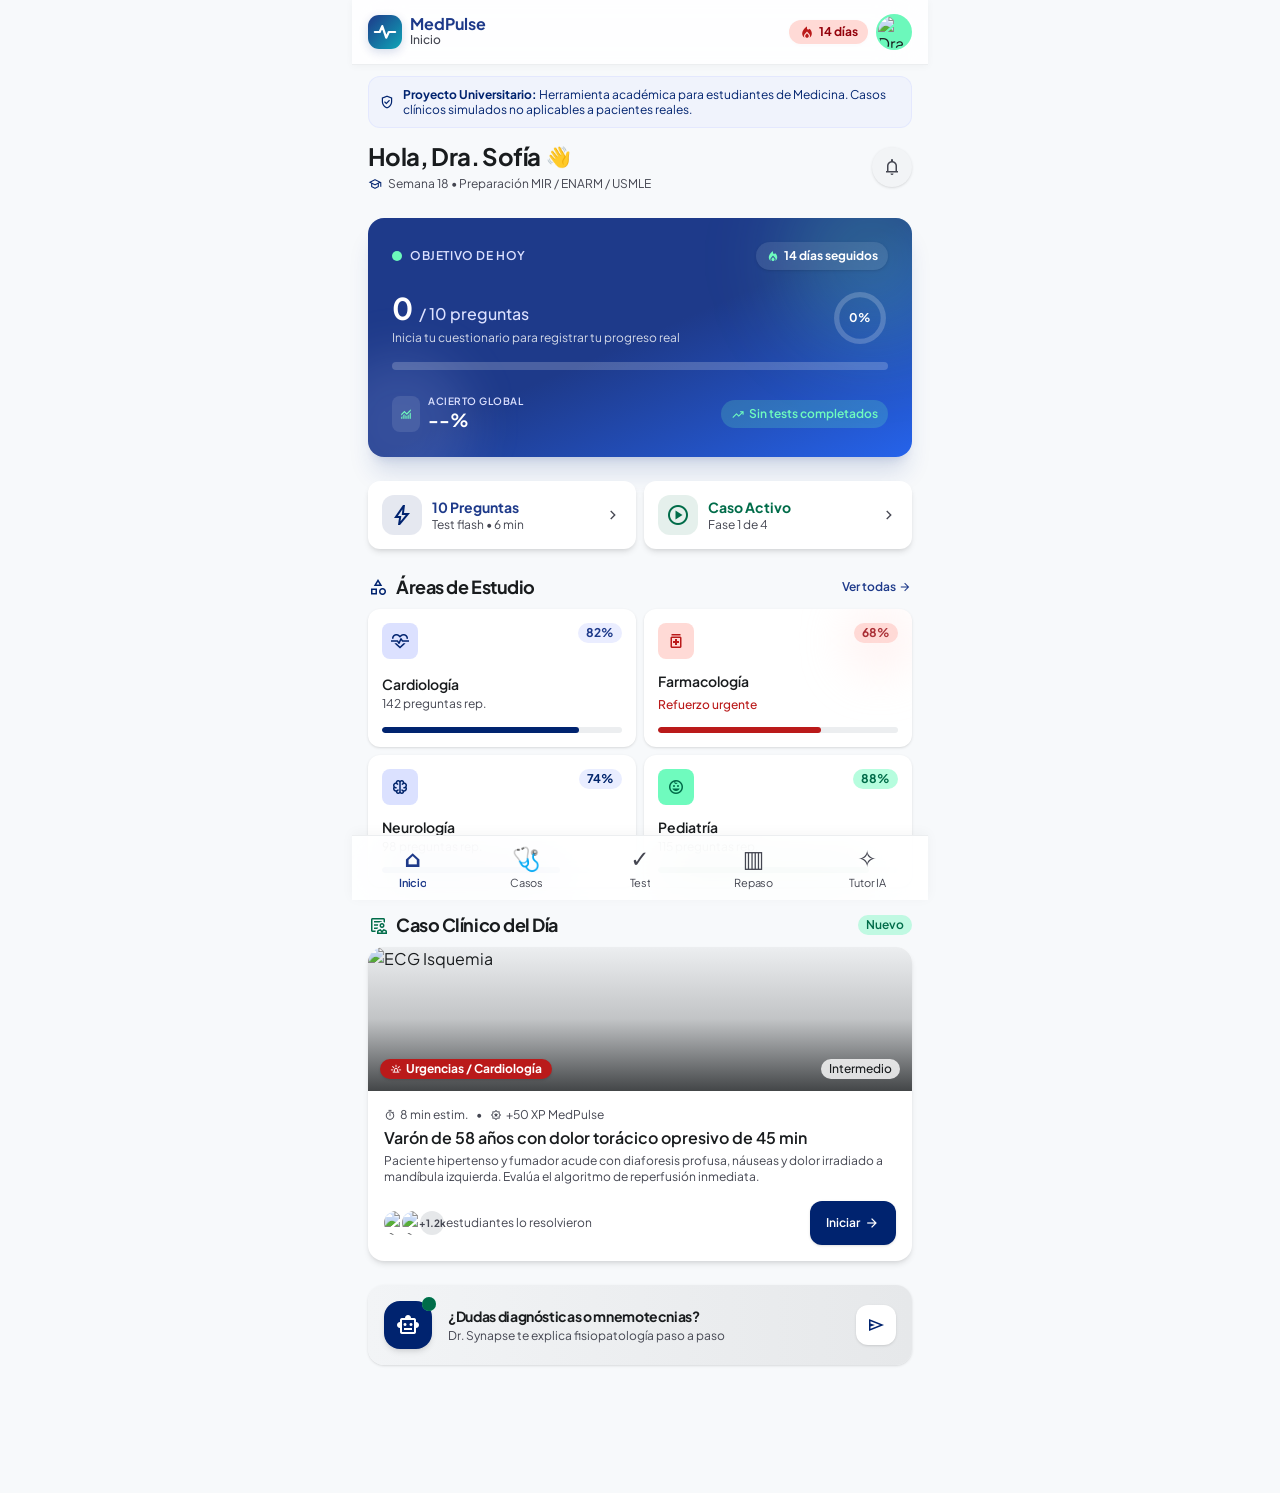
==== commit 90312d5e: "actualizar MedPulse- logo y casos clinicos" ====
--- a/index.html
+++ b/index.html
@@ -4,7 +4,7 @@
   <meta charset="utf-8"/>
   <meta content="width=device-width, initial-scale=1.0, maximum-scale=1.0, user-scalable=no, viewport-fit=cover" name="viewport"/>
   <meta content="MedPulse - Portal Universitario de Educación Médica" name="description"/>
-  <title>MedPulse • Estudio Clínico Interactivo</title>
+  <title>MedPulse • Casos y cuestionarios funcionales</title>
   
   <!-- Fonts & Google Icons -->
   <link rel="preconnect" href="https://fonts.googleapis.com"/>
@@ -13,85 +13,2561 @@
   <link href="https://fonts.googleapis.com/css2?family=Material+Symbols+Outlined:opsz,wght,FILL,GRAD@20..48,100..700,0..1,-50..200" rel="stylesheet"/>
   
   <!-- Tailwind CDN -->
-  <script src="https://cdn.tailwindcss.com"></script>
-  <script id="tailwind-config">
-    tailwind.config = {
-      darkMode: "class",
-      theme: {
-        extend: {
-          colors: {
-            "surface-dim": "#d8dadc",
-            "inverse-on-surface": "#eff1f3",
-            "tertiary-container": "#00389a",
-            "primary-fixed-dim": "#b6c4ff",
-            "on-background": "#191c1e",
-            "on-tertiary-fixed": "#00174b",
-            "on-error-container": "#93000a",
-            "tertiary-fixed": "#dbe1ff",
-            "surface": "#f7f9fb",
-            "tertiary": "#00246b",
-            "error": "#ba1a1a",
-            "on-tertiary-fixed-variant": "#003ea8",
-            "inverse-primary": "#b6c4ff",
-            "on-error": "#ffffff",
-            "on-primary-fixed": "#00164e",
-            "primary-container": "#1e3a8a",
-            "inverse-surface": "#2d3133",
-            "primary": "#00236f",
-            "surface-container-highest": "#e0e3e5",
-            "surface-container-lowest": "#ffffff",
-            "on-secondary-fixed": "#002113",
-            "on-surface": "#191c1e",
-            "primary-fixed": "#dce1ff",
-            "surface-tint": "#4059aa",
-            "surface-container-low": "#f2f4f6",
-            "secondary-container": "#6cf8bb",
-            "on-primary-fixed-variant": "#264191",
-            "on-tertiary-container": "#8da9ff",
-            "surface-container-high": "#e6e8ea",
-            "tertiary-fixed-dim": "#b4c5ff",
-            "on-primary-container": "#90a8ff",
-            "on-secondary-fixed-variant": "#005236",
-            "surface-container": "#eceef0",
-            "on-surface-variant": "#444651",
-            "on-tertiary": "#ffffff",
-            "secondary-fixed-dim": "#4edea3",
-            "surface-variant": "#e0e3e5",
-            "outline": "#757682",
-            "surface-bright": "#f7f9fb",
-            "on-secondary": "#ffffff",
-            "secondary-fixed": "#6ffbbe",
-            "on-primary": "#ffffff",
-            "error-container": "#ffdad6",
-            "on-secondary-container": "#00714d",
-            "background": "#f7f9fb",
-            "secondary": "#006c49",
-            "outline-variant": "#c5c5d3"
-          },
-          borderRadius: {
-            "DEFAULT": "0.25rem",
-            "lg": "0.5rem",
-            "xl": "0.75rem",
-            "2xl": "1rem",
-            "full": "9999px"
-          },
-          spacing: {
-            "space-md": "1rem",
-            "space-lg": "1.5rem",
-            "space-xs": "0.25rem",
-            "space-xl": "2rem",
-            "margin": "1rem",
-            "gutter": "1rem",
-            "space-sm": "0.5rem"
-          },
-          fontFamily: {
-            sans: ["Plus Jakarta Sans", "sans-serif"]
-          }
-        }
-      }
-    };
-  </script>
-  <link rel="stylesheet" href="css/styles.css"/>
+  
+
+  <style>
+/*
+  1. Prevent padding and border from affecting element width. (https://github.com/mozdevs/cssremedy/issues/4)
+  2. Remove default margins and padding
+  3. Reset all borders.
+*/
+
+*,
+::after,
+::before,
+::backdrop,
+::file-selector-button {
+  box-sizing: border-box; /* 1 */
+  margin: 0; /* 2 */
+  padding: 0; /* 2 */
+  border: 0 solid; /* 3 */
+}
+
+/*
+  1. Use a consistent sensible line-height in all browsers.
+  2. Prevent adjustments of font size after orientation changes in iOS.
+  3. Use a more readable tab size.
+  4. Use the user's configured `sans` font-family by default.
+  5. Use the user's configured `sans` font-feature-settings by default.
+  6. Use the user's configured `sans` font-variation-settings by default.
+  7. Disable tap highlights on iOS.
+*/
+
+html,
+:host {
+  line-height: 1.5; /* 1 */
+  -webkit-text-size-adjust: 100%; /* 2 */
+  tab-size: 4; /* 3 */
+  font-family: --theme(
+    --default-font-family,
+    ui-sans-serif,
+    system-ui,
+    sans-serif,
+    'Apple Color Emoji',
+    'Segoe UI Emoji',
+    'Segoe UI Symbol',
+    'Noto Color Emoji'
+  ); /* 4 */
+  font-feature-settings: --theme(--default-font-feature-settings, normal); /* 5 */
+  font-variation-settings: --theme(--default-font-variation-settings, normal); /* 6 */
+  -webkit-tap-highlight-color: transparent; /* 7 */
+}
+
+/*
+  1. Add the correct height in Firefox.
+  2. Correct the inheritance of border color in Firefox. (https://bugzilla.mozilla.org/show_bug.cgi?id=190655)
+  3. Reset the default border style to a 1px solid border.
+*/
+
+hr {
+  height: 0; /* 1 */
+  color: inherit; /* 2 */
+  border-top-width: 1px; /* 3 */
+}
+
+/*
+  Add the correct text decoration in Chrome, Edge, and Safari.
+*/
+
+abbr:where([title]) {
+  -webkit-text-decoration: underline dotted;
+  text-decoration: underline dotted;
+}
+
+/*
+  Remove the default font size and weight for headings.
+*/
+
+h1,
+h2,
+h3,
+h4,
+h5,
+h6 {
+  font-size: inherit;
+  font-weight: inherit;
+}
+
+/*
+  Reset links to optimize for opt-in styling instead of opt-out.
+*/
+
+a {
+  color: inherit;
+  -webkit-text-decoration: inherit;
+  text-decoration: inherit;
+}
+
+/*
+  Add the correct font weight in Edge and Safari.
+*/
+
+b,
+strong {
+  font-weight: bolder;
+}
+
+/*
+  1. Use the user's configured `mono` font-family by default.
+  2. Use the user's configured `mono` font-feature-settings by default.
+  3. Use the user's configured `mono` font-variation-settings by default.
+  4. Correct the odd `em` font sizing in all browsers.
+*/
+
+code,
+kbd,
+samp,
+pre {
+  font-family: --theme(
+    --default-mono-font-family,
+    ui-monospace,
+    SFMono-Regular,
+    Menlo,
+    Monaco,
+    Consolas,
+    'Liberation Mono',
+    'Courier New',
+    monospace
+  ); /* 1 */
+  font-feature-settings: --theme(--default-mono-font-feature-settings, normal); /* 2 */
+  font-variation-settings: --theme(--default-mono-font-variation-settings, normal); /* 3 */
+  font-size: 1em; /* 4 */
+}
+
+/*
+  Add the correct font size in all browsers.
+*/
+
+small {
+  font-size: 80%;
+}
+
+/*
+  Prevent `sub` and `sup` elements from affecting the line height in all browsers.
+*/
+
+sub,
+sup {
+  font-size: 75%;
+  line-height: 0;
+  position: relative;
+  vertical-align: baseline;
+}
+
+sub {
+  bottom: -0.25em;
+}
+
+sup {
+  top: -0.5em;
+}
+
+/*
+  1. Remove text indentation from table contents in Chrome and Safari. (https://bugs.chromium.org/p/chromium/issues/detail?id=999088, https://bugs.webkit.org/show_bug.cgi?id=201297)
+  2. Correct table border color inheritance in all Chrome and Safari. (https://bugs.chromium.org/p/chromium/issues/detail?id=935729, https://bugs.webkit.org/show_bug.cgi?id=195016)
+  3. Remove gaps between table borders by default.
+*/
+
+table {
+  text-indent: 0; /* 1 */
+  border-color: inherit; /* 2 */
+  border-collapse: collapse; /* 3 */
+}
+
+/*
+  Use the modern Firefox focus style for all focusable elements.
+*/
+
+:-moz-focusring {
+  outline: auto;
+}
+
+/*
+  Add the correct vertical alignment in Chrome and Firefox.
+*/
+
+progress {
+  vertical-align: baseline;
+}
+
+/*
+  Add the correct display in Chrome and Safari.
+*/
+
+summary {
+  display: list-item;
+}
+
+/*
+  Make lists unstyled by default.
+*/
+
+ol,
+ul,
+menu {
+  list-style: none;
+}
+
+/*
+  1. Make replaced elements `display: block` by default. (https://github.com/mozdevs/cssremedy/issues/14)
+  2. Add `vertical-align: middle` to align replaced elements more sensibly by default. (https://github.com/jensimmons/cssremedy/issues/14#issuecomment-634934210)
+      This can trigger a poorly considered lint error in some tools but is included by design.
+*/
+
+img,
+svg,
+video,
+canvas,
+audio,
+iframe,
+embed,
+object {
+  display: block; /* 1 */
+  vertical-align: middle; /* 2 */
+}
+
+/*
+  Constrain images and videos to the parent width and preserve their intrinsic aspect ratio. (https://github.com/mozdevs/cssremedy/issues/14)
+*/
+
+img,
+video {
+  max-width: 100%;
+  height: auto;
+}
+
+/*
+  1. Inherit font styles in all browsers.
+  2. Remove border radius in all browsers.
+  3. Remove background color in all browsers.
+  4. Ensure consistent opacity for disabled states in all browsers.
+*/
+
+button,
+input,
+select,
+optgroup,
+textarea,
+::file-selector-button {
+  font: inherit; /* 1 */
+  font-feature-settings: inherit; /* 1 */
+  font-variation-settings: inherit; /* 1 */
+  letter-spacing: inherit; /* 1 */
+  color: inherit; /* 1 */
+  border-radius: 0; /* 2 */
+  background-color: transparent; /* 3 */
+  opacity: 1; /* 4 */
+}
+
+/*
+  Restore default font weight.
+*/
+
+:where(select:is([multiple], [size])) optgroup {
+  font-weight: bolder;
+}
+
+/*
+  Restore indentation.
+*/
+
+:where(select:is([multiple], [size])) optgroup option {
+  padding-inline-start: 20px;
+}
+
+/*
+  Restore space after button.
+*/
+
+::file-selector-button {
+  margin-inline-end: 4px;
+}
+
+/*
+  Reset the default placeholder opacity in Firefox. (https://github.com/tailwindlabs/tailwindcss/issues/3300)
+*/
+
+::placeholder {
+  opacity: 1;
+}
+
+/*
+  Set the default placeholder color to a semi-transparent version of the current text color in browsers that do not
+  crash when using `color-mix(…)` with `currentcolor`. (https://github.com/tailwindlabs/tailwindcss/issues/17194)
+*/
+
+@supports (not (-webkit-appearance: -apple-pay-button)) /* Not Safari */ or
+  (contain-intrinsic-size: 1px) /* Safari 17+ */ {
+  ::placeholder {
+    color: color-mix(in oklab, currentcolor 50%, transparent);
+  }
+}
+
+/*
+  Prevent resizing textareas horizontally by default.
+*/
+
+textarea {
+  resize: vertical;
+}
+
+/*
+  Remove the inner padding in Chrome and Safari on macOS.
+*/
+
+::-webkit-search-decoration {
+  -webkit-appearance: none;
+}
+
+/*
+  1. Ensure date/time inputs have the same height when empty in iOS Safari.
+  2. Ensure text alignment can be changed on date/time inputs in iOS Safari.
+*/
+
+::-webkit-date-and-time-value {
+  min-height: 1lh; /* 1 */
+  text-align: inherit; /* 2 */
+}
+
+/*
+  Prevent height from changing on date/time inputs in macOS Safari when the input is set to `display: block`.
+*/
+
+::-webkit-datetime-edit {
+  display: inline-flex;
+}
+
+/*
+  Remove excess padding from pseudo-elements in date/time inputs to ensure consistent height across browsers.
+*/
+
+::-webkit-datetime-edit-fields-wrapper {
+  padding: 0;
+}
+
+::-webkit-datetime-edit,
+::-webkit-datetime-edit-year-field,
+::-webkit-datetime-edit-month-field,
+::-webkit-datetime-edit-day-field,
+::-webkit-datetime-edit-hour-field,
+::-webkit-datetime-edit-minute-field,
+::-webkit-datetime-edit-second-field,
+::-webkit-datetime-edit-millisecond-field,
+::-webkit-datetime-edit-meridiem-field {
+  padding-block: 0;
+}
+
+/*
+  Remove the additional `:invalid` styles in Firefox. (https://github.com/mozilla/gecko-dev/blob/2f9eacd9d3d995c937b4251a5557d95d494c9be1/layout/style/res/forms.css#L728-L737)
+*/
+
+:-moz-ui-invalid {
+  box-shadow: none;
+}
+
+/*
+  Correct the inability to style the border radius in iOS Safari.
+*/
+
+button,
+input:where([type='button'], [type='reset'], [type='submit']),
+::file-selector-button {
+  appearance: button;
+}
+
+/*
+  Correct the cursor style of increment and decrement buttons in Safari.
+*/
+
+::-webkit-inner-spin-button,
+::-webkit-outer-spin-button {
+  height: auto;
+}
+
+/*
+  Make elements with the HTML hidden attribute stay hidden by default.
+*/
+
+[hidden]:where(:not([hidden='until-found'])) {
+  display: none !important;
+}
+
+/*! tailwindcss v4.1.10 | MIT License | https://tailwindcss.com */
+@layer properties;
+:root, :host {
+  --font-sans: 'Plus Jakarta Sans', system-ui, sans-serif;
+  --font-mono: ui-monospace, SFMono-Regular, Menlo, Monaco, Consolas, 'Liberation Mono', 'Courier New',
+    monospace;
+  --color-white: #fff;
+  --spacing: 0.25rem;
+  --container-xs: 20rem;
+  --container-sm: 24rem;
+  --container-xl: 36rem;
+  --text-xs: 0.75rem;
+  --text-xs--line-height: calc(1 / 0.75);
+  --text-sm: 0.875rem;
+  --text-sm--line-height: calc(1.25 / 0.875);
+  --text-base: 1rem;
+  --text-base--line-height: calc(1.5 / 1);
+  --text-lg: 1.125rem;
+  --text-lg--line-height: calc(1.75 / 1.125);
+  --text-xl: 1.25rem;
+  --text-xl--line-height: calc(1.75 / 1.25);
+  --text-2xl: 1.5rem;
+  --text-2xl--line-height: calc(2 / 1.5);
+  --text-3xl: 1.875rem;
+  --text-3xl--line-height: calc(2.25 / 1.875);
+  --font-weight-normal: 400;
+  --font-weight-medium: 500;
+  --font-weight-semibold: 600;
+  --font-weight-bold: 700;
+  --tracking-tight: -0.025em;
+  --tracking-wide: 0.025em;
+  --tracking-wider: 0.05em;
+  --tracking-widest: 0.1em;
+  --leading-tight: 1.25;
+  --leading-snug: 1.375;
+  --leading-relaxed: 1.625;
+  --radius-xs: 0.125rem;
+  --radius-md: 0.375rem;
+  --radius-lg: .5rem;
+  --radius-xl: .75rem;
+  --radius-2xl: 1rem;
+  --ease-out: cubic-bezier(0, 0, 0.2, 1);
+  --animate-ping: ping 1s cubic-bezier(0, 0, 0.2, 1) infinite;
+  --animate-pulse: pulse 2s cubic-bezier(0.4, 0, 0.6, 1) infinite;
+  --animate-bounce: bounce 1s infinite;
+  --blur-sm: 8px;
+  --blur-md: 12px;
+  --blur-xl: 24px;
+  --blur-2xl: 40px;
+  --default-transition-duration: 150ms;
+  --default-transition-timing-function: cubic-bezier(0.4, 0, 0.2, 1);
+  --color-tertiary-container: #00389a;
+  --color-primary-fixed-dim: #b6c4ff;
+  --color-on-tertiary-fixed: #00174b;
+  --color-on-error-container: #93000a;
+  --color-tertiary-fixed: #dbe1ff;
+  --color-surface: #f7f9fb;
+  --color-tertiary: #00246b;
+  --color-error: #ba1a1a;
+  --color-on-error: #ffffff;
+  --color-on-primary-fixed: #00164e;
+  --color-primary-container: #1e3a8a;
+  --color-primary: #00236f;
+  --color-surface-container-highest: #e0e3e5;
+  --color-surface-container-lowest: #ffffff;
+  --color-on-secondary-fixed: #002113;
+  --color-on-surface: #191c1e;
+  --color-primary-fixed: #dce1ff;
+  --color-surface-tint: #4059aa;
+  --color-surface-container-low: #f2f4f6;
+  --color-secondary-container: #6cf8bb;
+  --color-on-primary-fixed-variant: #264191;
+  --color-surface-container-high: #e6e8ea;
+  --color-surface-container: #eceef0;
+  --color-on-surface-variant: #444651;
+  --color-surface-variant: #e0e3e5;
+  --color-outline: #757682;
+  --color-on-secondary: #ffffff;
+  --color-secondary-fixed: #6ffbbe;
+  --color-on-primary: #ffffff;
+  --color-error-container: #ffdad6;
+  --color-on-secondary-container: #00714d;
+  --color-secondary: #006c49;
+  --color-outline-variant: #c5c5d3;
+  --spacing-space-md: 1rem;
+  --spacing-space-lg: 1.5rem;
+  --spacing-space-xs: .25rem;
+  --spacing-space-xl: 2rem;
+  --spacing-margin: 1rem;
+  --spacing-space-sm: .5rem;
+}
+.pointer-events-none {
+  pointer-events: none;
+}
+.absolute {
+  position: absolute;
+}
+.fixed {
+  position: fixed;
+}
+.relative {
+  position: relative;
+}
+.sticky {
+  position: sticky;
+}
+.inset-0 {
+  inset: calc(var(--spacing) * 0);
+}
+.-top-1 {
+  top: calc(var(--spacing) * -1);
+}
+.-top-12 {
+  top: calc(var(--spacing) * -12);
+}
+.top-0 {
+  top: calc(var(--spacing) * 0);
+}
+.-right-0\.5 {
+  right: calc(var(--spacing) * -0.5);
+}
+.-right-1 {
+  right: calc(var(--spacing) * -1);
+}
+.-right-6 {
+  right: calc(var(--spacing) * -6);
+}
+.-right-10 {
+  right: calc(var(--spacing) * -10);
+}
+.-right-12 {
+  right: calc(var(--spacing) * -12);
+}
+.right-0 {
+  right: calc(var(--spacing) * 0);
+}
+.right-2\.5 {
+  right: calc(var(--spacing) * 2.5);
+}
+.right-3 {
+  right: calc(var(--spacing) * 3);
+}
+.-bottom-0\.5 {
+  bottom: calc(var(--spacing) * -0.5);
+}
+.-bottom-6 {
+  bottom: calc(var(--spacing) * -6);
+}
+.-bottom-10 {
+  bottom: calc(var(--spacing) * -10);
+}
+.bottom-0 {
+  bottom: calc(var(--spacing) * 0);
+}
+.bottom-3 {
+  bottom: calc(var(--spacing) * 3);
+}
+.bottom-16 {
+  bottom: calc(var(--spacing) * 16);
+}
+.-left-10 {
+  left: calc(var(--spacing) * -10);
+}
+.left-0 {
+  left: calc(var(--spacing) * 0);
+}
+.left-3 {
+  left: calc(var(--spacing) * 3);
+}
+.z-10 {
+  z-index: 10;
+}
+.z-40 {
+  z-index: 40;
+}
+.z-50 {
+  z-index: 50;
+}
+.mx-auto {
+  margin-inline: auto;
+}
+.mx-margin {
+  margin-inline: var(--spacing-margin);
+}
+.my-0\.5 {
+  margin-block: calc(var(--spacing) * 0.5);
+}
+.my-1 {
+  margin-block: calc(var(--spacing) * 1);
+}
+.my-space-xs {
+  margin-block: var(--spacing-space-xs);
+}
+.mt-0\.5 {
+  margin-top: calc(var(--spacing) * 0.5);
+}
+.mt-1 {
+  margin-top: calc(var(--spacing) * 1);
+}
+.mt-1\.5 {
+  margin-top: calc(var(--spacing) * 1.5);
+}
+.mt-2 {
+  margin-top: calc(var(--spacing) * 2);
+}
+.mt-3 {
+  margin-top: calc(var(--spacing) * 3);
+}
+.mt-4 {
+  margin-top: calc(var(--spacing) * 4);
+}
+.mt-6 {
+  margin-top: calc(var(--spacing) * 6);
+}
+.mr-0\.5 {
+  margin-right: calc(var(--spacing) * 0.5);
+}
+.mb-1 {
+  margin-bottom: calc(var(--spacing) * 1);
+}
+.mb-1\.5 {
+  margin-bottom: calc(var(--spacing) * 1.5);
+}
+.mb-2 {
+  margin-bottom: calc(var(--spacing) * 2);
+}
+.ml-1 {
+  margin-left: calc(var(--spacing) * 1);
+}
+.line-clamp-2 {
+  overflow: hidden;
+  display: -webkit-box;
+  -webkit-box-orient: vertical;
+  -webkit-line-clamp: 2;
+}
+.block {
+  display: block;
+}
+.flex {
+  display: flex;
+}
+.grid {
+  display: grid;
+}
+.hidden {
+  display: none;
+}
+.inline {
+  display: inline;
+}
+.inline-block {
+  display: inline-block;
+}
+.inline-flex {
+  display: inline-flex;
+}
+.h-1 {
+  height: calc(var(--spacing) * 1);
+}
+.h-1\.5 {
+  height: calc(var(--spacing) * 1.5);
+}
+.h-2 {
+  height: calc(var(--spacing) * 2);
+}
+.h-2\.5 {
+  height: calc(var(--spacing) * 2.5);
+}
+.h-3 {
+  height: calc(var(--spacing) * 3);
+}
+.h-3\.5 {
+  height: calc(var(--spacing) * 3.5);
+}
+.h-4 {
+  height: calc(var(--spacing) * 4);
+}
+.h-5 {
+  height: calc(var(--spacing) * 5);
+}
+.h-6 {
+  height: calc(var(--spacing) * 6);
+}
+.h-7 {
+  height: calc(var(--spacing) * 7);
+}
+.h-8 {
+  height: calc(var(--spacing) * 8);
+}
+.h-9 {
+  height: calc(var(--spacing) * 9);
+}
+.h-10 {
+  height: calc(var(--spacing) * 10);
+}
+.h-11 {
+  height: calc(var(--spacing) * 11);
+}
+.h-12 {
+  height: calc(var(--spacing) * 12);
+}
+.h-14 {
+  height: calc(var(--spacing) * 14);
+}
+.h-16 {
+  height: calc(var(--spacing) * 16);
+}
+.h-24 {
+  height: calc(var(--spacing) * 24);
+}
+.h-28 {
+  height: calc(var(--spacing) * 28);
+}
+.h-36 {
+  height: calc(var(--spacing) * 36);
+}
+.h-40 {
+  height: calc(var(--spacing) * 40);
+}
+.h-44 {
+  height: calc(var(--spacing) * 44);
+}
+.h-auto {
+  height: auto;
+}
+.h-full {
+  height: 100%;
+}
+.min-h-\[44px\] {
+  min-height: 44px;
+}
+.min-h-\[46px\] {
+  min-height: 46px;
+}
+.min-h-\[48px\] {
+  min-height: 48px;
+}
+.min-h-screen {
+  min-height: 100vh;
+}
+.w-1 {
+  width: calc(var(--spacing) * 1);
+}
+.w-1\.5 {
+  width: calc(var(--spacing) * 1.5);
+}
+.w-2 {
+  width: calc(var(--spacing) * 2);
+}
+.w-2\.5 {
+  width: calc(var(--spacing) * 2.5);
+}
+.w-3\.5 {
+  width: calc(var(--spacing) * 3.5);
+}
+.w-5 {
+  width: calc(var(--spacing) * 5);
+}
+.w-6 {
+  width: calc(var(--spacing) * 6);
+}
+.w-7 {
+  width: calc(var(--spacing) * 7);
+}
+.w-8 {
+  width: calc(var(--spacing) * 8);
+}
+.w-9 {
+  width: calc(var(--spacing) * 9);
+}
+.w-10 {
+  width: calc(var(--spacing) * 10);
+}
+.w-11 {
+  width: calc(var(--spacing) * 11);
+}
+.w-12 {
+  width: calc(var(--spacing) * 12);
+}
+.w-14 {
+  width: calc(var(--spacing) * 14);
+}
+.w-16 {
+  width: calc(var(--spacing) * 16);
+}
+.w-24 {
+  width: calc(var(--spacing) * 24);
+}
+.w-28 {
+  width: calc(var(--spacing) * 28);
+}
+.w-36 {
+  width: calc(var(--spacing) * 36);
+}
+.w-40 {
+  width: calc(var(--spacing) * 40);
+}
+.w-44 {
+  width: calc(var(--spacing) * 44);
+}
+.w-\[10\%\] {
+  width: 10%;
+}
+.w-auto {
+  width: auto;
+}
+.w-fit {
+  width: fit-content;
+}
+.w-full {
+  width: 100%;
+}
+.w-px {
+  width: 1px;
+}
+.max-w-sm {
+  max-width: var(--container-sm);
+}
+.max-w-xl {
+  max-width: var(--container-xl);
+}
+.max-w-xs {
+  max-width: var(--container-xs);
+}
+.min-w-0 {
+  min-width: calc(var(--spacing) * 0);
+}
+.min-w-\[56px\] {
+  min-width: 56px;
+}
+.flex-1 {
+  flex: 1;
+}
+.flex-\[1\.2\] {
+  flex: 1.2;
+}
+.flex-\[1\.3\] {
+  flex: 1.3;
+}
+.flex-shrink-0 {
+  flex-shrink: 0;
+}
+.shrink-0 {
+  flex-shrink: 0;
+}
+.-rotate-90 {
+  rotate: calc(90deg * -1);
+}
+.transform {
+  transform: var(--tw-rotate-x,) var(--tw-rotate-y,) var(--tw-rotate-z,) var(--tw-skew-x,) var(--tw-skew-y,);
+}
+.animate-bounce {
+  animation: var(--animate-bounce);
+}
+.animate-ping {
+  animation: var(--animate-ping);
+}
+.animate-pulse {
+  animation: var(--animate-pulse);
+}
+.cursor-pointer {
+  cursor: pointer;
+}
+.grid-cols-2 {
+  grid-template-columns: repeat(2, minmax(0, 1fr));
+}
+.grid-cols-3 {
+  grid-template-columns: repeat(3, minmax(0, 1fr));
+}
+.flex-col {
+  flex-direction: column;
+}
+.flex-row {
+  flex-direction: row;
+}
+.flex-wrap {
+  flex-wrap: wrap;
+}
+.items-baseline {
+  align-items: baseline;
+}
+.items-center {
+  align-items: center;
+}
+.items-end {
+  align-items: flex-end;
+}
+.items-start {
+  align-items: flex-start;
+}
+.justify-around {
+  justify-content: space-around;
+}
+.justify-between {
+  justify-content: space-between;
+}
+.justify-center {
+  justify-content: center;
+}
+.gap-0\.5 {
+  gap: calc(var(--spacing) * 0.5);
+}
+.gap-1 {
+  gap: calc(var(--spacing) * 1);
+}
+.gap-1\.5 {
+  gap: calc(var(--spacing) * 1.5);
+}
+.gap-2 {
+  gap: calc(var(--spacing) * 2);
+}
+.gap-2\.5 {
+  gap: calc(var(--spacing) * 2.5);
+}
+.gap-3 {
+  gap: calc(var(--spacing) * 3);
+}
+.gap-3\.5 {
+  gap: calc(var(--spacing) * 3.5);
+}
+.gap-space-lg {
+  gap: var(--spacing-space-lg);
+}
+.gap-space-md {
+  gap: var(--spacing-space-md);
+}
+.gap-space-sm {
+  gap: var(--spacing-space-sm);
+}
+.gap-space-xs {
+  gap: var(--spacing-space-xs);
+}
+.space-y-1 {
+  :where(& > :not(:last-child)) {
+    --tw-space-y-reverse: 0;
+    margin-block-start: calc(calc(var(--spacing) * 1) * var(--tw-space-y-reverse));
+    margin-block-end: calc(calc(var(--spacing) * 1) * calc(1 - var(--tw-space-y-reverse)));
+  }
+}
+.space-y-3 {
+  :where(& > :not(:last-child)) {
+    --tw-space-y-reverse: 0;
+    margin-block-start: calc(calc(var(--spacing) * 3) * var(--tw-space-y-reverse));
+    margin-block-end: calc(calc(var(--spacing) * 3) * calc(1 - var(--tw-space-y-reverse)));
+  }
+}
+.space-y-space-lg {
+  :where(& > :not(:last-child)) {
+    --tw-space-y-reverse: 0;
+    margin-block-start: calc(var(--spacing-space-lg) * var(--tw-space-y-reverse));
+    margin-block-end: calc(var(--spacing-space-lg) * calc(1 - var(--tw-space-y-reverse)));
+  }
+}
+.space-y-space-md {
+  :where(& > :not(:last-child)) {
+    --tw-space-y-reverse: 0;
+    margin-block-start: calc(var(--spacing-space-md) * var(--tw-space-y-reverse));
+    margin-block-end: calc(var(--spacing-space-md) * calc(1 - var(--tw-space-y-reverse)));
+  }
+}
+.space-y-space-sm {
+  :where(& > :not(:last-child)) {
+    --tw-space-y-reverse: 0;
+    margin-block-start: calc(var(--spacing-space-sm) * var(--tw-space-y-reverse));
+    margin-block-end: calc(var(--spacing-space-sm) * calc(1 - var(--tw-space-y-reverse)));
+  }
+}
+.-space-x-1\.5 {
+  :where(& > :not(:last-child)) {
+    --tw-space-x-reverse: 0;
+    margin-inline-start: calc(calc(var(--spacing) * -1.5) * var(--tw-space-x-reverse));
+    margin-inline-end: calc(calc(var(--spacing) * -1.5) * calc(1 - var(--tw-space-x-reverse)));
+  }
+}
+.truncate {
+  overflow: hidden;
+  text-overflow: ellipsis;
+  white-space: nowrap;
+}
+.overflow-hidden {
+  overflow: hidden;
+}
+.overflow-x-auto {
+  overflow-x: auto;
+}
+.rounded {
+  border-radius: 0.25rem;
+}
+.rounded-2xl {
+  border-radius: var(--radius-2xl);
+}
+.rounded-full {
+  border-radius: calc(infinity * 1px);
+}
+.rounded-lg {
+  border-radius: var(--radius-lg);
+}
+.rounded-md {
+  border-radius: var(--radius-md);
+}
+.rounded-xl {
+  border-radius: var(--radius-xl);
+}
+.rounded-tl-xs {
+  border-top-left-radius: var(--radius-xs);
+}
+.rounded-tr-xs {
+  border-top-right-radius: var(--radius-xs);
+}
+.border {
+  border-style: var(--tw-border-style);
+  border-width: 1px;
+}
+.border-2 {
+  border-style: var(--tw-border-style);
+  border-width: 2px;
+}
+.border-y {
+  border-block-style: var(--tw-border-style);
+  border-block-width: 1px;
+}
+.border-t {
+  border-top-style: var(--tw-border-style);
+  border-top-width: 1px;
+}
+.border-b {
+  border-bottom-style: var(--tw-border-style);
+  border-bottom-width: 1px;
+}
+.border-l-4 {
+  border-left-style: var(--tw-border-style);
+  border-left-width: 4px;
+}
+.border-error {
+  border-color: var(--color-error);
+}
+.border-error-container {
+  border-color: var(--color-error-container);
+}
+.border-primary {
+  border-color: var(--color-primary);
+}
+.border-primary-fixed\/60 {
+  border-color: color-mix(in srgb, #dce1ff 60%, transparent);
+  @supports (color: color-mix(in lab, red, red)) {
+    border-color: color-mix(in oklab, var(--color-primary-fixed) 60%, transparent);
+  }
+}
+.border-secondary {
+  border-color: var(--color-secondary);
+}
+.border-surface-container {
+  border-color: var(--color-surface-container);
+}
+.border-transparent {
+  border-color: transparent;
+}
+.border-white\/15 {
+  border-color: color-mix(in srgb, #fff 15%, transparent);
+  @supports (color: color-mix(in lab, red, red)) {
+    border-color: color-mix(in oklab, var(--color-white) 15%, transparent);
+  }
+}
+.bg-error {
+  background-color: var(--color-error);
+}
+.bg-error-container {
+  background-color: var(--color-error-container);
+}
+.bg-error-container\/20 {
+  background-color: color-mix(in srgb, #ffdad6 20%, transparent);
+  @supports (color: color-mix(in lab, red, red)) {
+    background-color: color-mix(in oklab, var(--color-error-container) 20%, transparent);
+  }
+}
+.bg-error-container\/30 {
+  background-color: color-mix(in srgb, #ffdad6 30%, transparent);
+  @supports (color: color-mix(in lab, red, red)) {
+    background-color: color-mix(in oklab, var(--color-error-container) 30%, transparent);
+  }
+}
+.bg-error-container\/40 {
+  background-color: color-mix(in srgb, #ffdad6 40%, transparent);
+  @supports (color: color-mix(in lab, red, red)) {
+    background-color: color-mix(in oklab, var(--color-error-container) 40%, transparent);
+  }
+}
+.bg-outline {
+  background-color: var(--color-outline);
+}
+.bg-outline-variant {
+  background-color: var(--color-outline-variant);
+}
+.bg-primary {
+  background-color: var(--color-primary);
+}
+.bg-primary-container {
+  background-color: var(--color-primary-container);
+}
+.bg-primary-fixed {
+  background-color: var(--color-primary-fixed);
+}
+.bg-primary-fixed-dim {
+  background-color: var(--color-primary-fixed-dim);
+}
+.bg-primary-fixed-dim\/15 {
+  background-color: color-mix(in srgb, #b6c4ff 15%, transparent);
+  @supports (color: color-mix(in lab, red, red)) {
+    background-color: color-mix(in oklab, var(--color-primary-fixed-dim) 15%, transparent);
+  }
+}
+.bg-primary-fixed-dim\/40 {
+  background-color: color-mix(in srgb, #b6c4ff 40%, transparent);
+  @supports (color: color-mix(in lab, red, red)) {
+    background-color: color-mix(in oklab, var(--color-primary-fixed-dim) 40%, transparent);
+  }
+}
+.bg-primary-fixed\/25 {
+  background-color: color-mix(in srgb, #dce1ff 25%, transparent);
+  @supports (color: color-mix(in lab, red, red)) {
+    background-color: color-mix(in oklab, var(--color-primary-fixed) 25%, transparent);
+  }
+}
+.bg-primary-fixed\/30 {
+  background-color: color-mix(in srgb, #dce1ff 30%, transparent);
+  @supports (color: color-mix(in lab, red, red)) {
+    background-color: color-mix(in oklab, var(--color-primary-fixed) 30%, transparent);
+  }
+}
+.bg-primary-fixed\/60 {
+  background-color: color-mix(in srgb, #dce1ff 60%, transparent);
+  @supports (color: color-mix(in lab, red, red)) {
+    background-color: color-mix(in oklab, var(--color-primary-fixed) 60%, transparent);
+  }
+}
+.bg-primary\/10 {
+  background-color: color-mix(in srgb, #00236f 10%, transparent);
+  @supports (color: color-mix(in lab, red, red)) {
+    background-color: color-mix(in oklab, var(--color-primary) 10%, transparent);
+  }
+}
+.bg-secondary {
+  background-color: var(--color-secondary);
+}
+.bg-secondary-container {
+  background-color: var(--color-secondary-container);
+}
+.bg-secondary-container\/20 {
+  background-color: color-mix(in srgb, #6cf8bb 20%, transparent);
+  @supports (color: color-mix(in lab, red, red)) {
+    background-color: color-mix(in oklab, var(--color-secondary-container) 20%, transparent);
+  }
+}
+.bg-secondary-container\/25 {
+  background-color: color-mix(in srgb, #6cf8bb 25%, transparent);
+  @supports (color: color-mix(in lab, red, red)) {
+    background-color: color-mix(in oklab, var(--color-secondary-container) 25%, transparent);
+  }
+}
+.bg-secondary-container\/30 {
+  background-color: color-mix(in srgb, #6cf8bb 30%, transparent);
+  @supports (color: color-mix(in lab, red, red)) {
+    background-color: color-mix(in oklab, var(--color-secondary-container) 30%, transparent);
+  }
+}
+.bg-secondary-container\/40 {
+  background-color: color-mix(in srgb, #6cf8bb 40%, transparent);
+  @supports (color: color-mix(in lab, red, red)) {
+    background-color: color-mix(in oklab, var(--color-secondary-container) 40%, transparent);
+  }
+}
+.bg-secondary-fixed {
+  background-color: var(--color-secondary-fixed);
+}
+.bg-secondary-fixed\/30 {
+  background-color: color-mix(in srgb, #6ffbbe 30%, transparent);
+  @supports (color: color-mix(in lab, red, red)) {
+    background-color: color-mix(in oklab, var(--color-secondary-fixed) 30%, transparent);
+  }
+}
+.bg-secondary-fixed\/50 {
+  background-color: color-mix(in srgb, #6ffbbe 50%, transparent);
+  @supports (color: color-mix(in lab, red, red)) {
+    background-color: color-mix(in oklab, var(--color-secondary-fixed) 50%, transparent);
+  }
+}
+.bg-secondary\/10 {
+  background-color: color-mix(in srgb, #006c49 10%, transparent);
+  @supports (color: color-mix(in lab, red, red)) {
+    background-color: color-mix(in oklab, var(--color-secondary) 10%, transparent);
+  }
+}
+.bg-surface {
+  background-color: var(--color-surface);
+}
+.bg-surface-container {
+  background-color: var(--color-surface-container);
+}
+.bg-surface-container-high {
+  background-color: var(--color-surface-container-high);
+}
+.bg-surface-container-highest {
+  background-color: var(--color-surface-container-highest);
+}
+.bg-surface-container-low {
+  background-color: var(--color-surface-container-low);
+}
+.bg-surface-container-lowest {
+  background-color: var(--color-surface-container-lowest);
+}
+.bg-surface-container-lowest\/5 {
+  background-color: color-mix(in srgb, #ffffff 5%, transparent);
+  @supports (color: color-mix(in lab, red, red)) {
+    background-color: color-mix(in oklab, var(--color-surface-container-lowest) 5%, transparent);
+  }
+}
+.bg-surface-container-lowest\/10 {
+  background-color: color-mix(in srgb, #ffffff 10%, transparent);
+  @supports (color: color-mix(in lab, red, red)) {
+    background-color: color-mix(in oklab, var(--color-surface-container-lowest) 10%, transparent);
+  }
+}
+.bg-surface-container-lowest\/15 {
+  background-color: color-mix(in srgb, #ffffff 15%, transparent);
+  @supports (color: color-mix(in lab, red, red)) {
+    background-color: color-mix(in oklab, var(--color-surface-container-lowest) 15%, transparent);
+  }
+}
+.bg-surface-container-lowest\/20 {
+  background-color: color-mix(in srgb, #ffffff 20%, transparent);
+  @supports (color: color-mix(in lab, red, red)) {
+    background-color: color-mix(in oklab, var(--color-surface-container-lowest) 20%, transparent);
+  }
+}
+.bg-surface-container-lowest\/80 {
+  background-color: color-mix(in srgb, #ffffff 80%, transparent);
+  @supports (color: color-mix(in lab, red, red)) {
+    background-color: color-mix(in oklab, var(--color-surface-container-lowest) 80%, transparent);
+  }
+}
+.bg-surface-container-lowest\/85 {
+  background-color: color-mix(in srgb, #ffffff 85%, transparent);
+  @supports (color: color-mix(in lab, red, red)) {
+    background-color: color-mix(in oklab, var(--color-surface-container-lowest) 85%, transparent);
+  }
+}
+.bg-surface-container-lowest\/90 {
+  background-color: color-mix(in srgb, #ffffff 90%, transparent);
+  @supports (color: color-mix(in lab, red, red)) {
+    background-color: color-mix(in oklab, var(--color-surface-container-lowest) 90%, transparent);
+  }
+}
+.bg-surface-container-lowest\/95 {
+  background-color: color-mix(in srgb, #ffffff 95%, transparent);
+  @supports (color: color-mix(in lab, red, red)) {
+    background-color: color-mix(in oklab, var(--color-surface-container-lowest) 95%, transparent);
+  }
+}
+.bg-surface-tint {
+  background-color: var(--color-surface-tint);
+}
+.bg-surface-variant {
+  background-color: var(--color-surface-variant);
+}
+.bg-tertiary-container {
+  background-color: var(--color-tertiary-container);
+}
+.bg-tertiary-fixed {
+  background-color: var(--color-tertiary-fixed);
+}
+.bg-tertiary-fixed\/60 {
+  background-color: color-mix(in srgb, #dbe1ff 60%, transparent);
+  @supports (color: color-mix(in lab, red, red)) {
+    background-color: color-mix(in oklab, var(--color-tertiary-fixed) 60%, transparent);
+  }
+}
+.bg-white\/10 {
+  background-color: color-mix(in srgb, #fff 10%, transparent);
+  @supports (color: color-mix(in lab, red, red)) {
+    background-color: color-mix(in oklab, var(--color-white) 10%, transparent);
+  }
+}
+.bg-white\/20 {
+  background-color: color-mix(in srgb, #fff 20%, transparent);
+  @supports (color: color-mix(in lab, red, red)) {
+    background-color: color-mix(in oklab, var(--color-white) 20%, transparent);
+  }
+}
+.bg-gradient-to-br {
+  --tw-gradient-position: to bottom right in oklab;
+  background-image: linear-gradient(var(--tw-gradient-stops));
+}
+.bg-gradient-to-r {
+  --tw-gradient-position: to right in oklab;
+  background-image: linear-gradient(var(--tw-gradient-stops));
+}
+.bg-gradient-to-t {
+  --tw-gradient-position: to top in oklab;
+  background-image: linear-gradient(var(--tw-gradient-stops));
+}
+.from-on-surface\/80 {
+  --tw-gradient-from: color-mix(in srgb, #191c1e 80%, transparent);
+  @supports (color: color-mix(in lab, red, red)) {
+    --tw-gradient-from: color-mix(in oklab, var(--color-on-surface) 80%, transparent);
+  }
+  --tw-gradient-stops: var(--tw-gradient-via-stops, var(--tw-gradient-position), var(--tw-gradient-from) var(--tw-gradient-from-position), var(--tw-gradient-to) var(--tw-gradient-to-position));
+}
+.from-primary {
+  --tw-gradient-from: var(--color-primary);
+  --tw-gradient-stops: var(--tw-gradient-via-stops, var(--tw-gradient-position), var(--tw-gradient-from) var(--tw-gradient-from-position), var(--tw-gradient-to) var(--tw-gradient-to-position));
+}
+.from-primary-container {
+  --tw-gradient-from: var(--color-primary-container);
+  --tw-gradient-stops: var(--tw-gradient-via-stops, var(--tw-gradient-position), var(--tw-gradient-from) var(--tw-gradient-from-position), var(--tw-gradient-to) var(--tw-gradient-to-position));
+}
+.from-surface-container-low {
+  --tw-gradient-from: var(--color-surface-container-low);
+  --tw-gradient-stops: var(--tw-gradient-via-stops, var(--tw-gradient-position), var(--tw-gradient-from) var(--tw-gradient-from-position), var(--tw-gradient-to) var(--tw-gradient-to-position));
+}
+.via-\[\#1e3a8a\] {
+  --tw-gradient-via: #1e3a8a;
+  --tw-gradient-via-stops: var(--tw-gradient-position), var(--tw-gradient-from) var(--tw-gradient-from-position), var(--tw-gradient-via) var(--tw-gradient-via-position), var(--tw-gradient-to) var(--tw-gradient-to-position);
+  --tw-gradient-stops: var(--tw-gradient-via-stops);
+}
+.via-on-surface\/20 {
+  --tw-gradient-via: color-mix(in srgb, #191c1e 20%, transparent);
+  @supports (color: color-mix(in lab, red, red)) {
+    --tw-gradient-via: color-mix(in oklab, var(--color-on-surface) 20%, transparent);
+  }
+  --tw-gradient-via-stops: var(--tw-gradient-position), var(--tw-gradient-from) var(--tw-gradient-from-position), var(--tw-gradient-via) var(--tw-gradient-via-position), var(--tw-gradient-to) var(--tw-gradient-to-position);
+  --tw-gradient-stops: var(--tw-gradient-via-stops);
+}
+.via-primary-container {
+  --tw-gradient-via: var(--color-primary-container);
+  --tw-gradient-via-stops: var(--tw-gradient-position), var(--tw-gradient-from) var(--tw-gradient-from-position), var(--tw-gradient-via) var(--tw-gradient-via-position), var(--tw-gradient-to) var(--tw-gradient-to-position);
+  --tw-gradient-stops: var(--tw-gradient-via-stops);
+}
+.via-surface-container {
+  --tw-gradient-via: var(--color-surface-container);
+  --tw-gradient-via-stops: var(--tw-gradient-position), var(--tw-gradient-from) var(--tw-gradient-from-position), var(--tw-gradient-via) var(--tw-gradient-via-position), var(--tw-gradient-to) var(--tw-gradient-to-position);
+  --tw-gradient-stops: var(--tw-gradient-via-stops);
+}
+.to-\[\#2563eb\] {
+  --tw-gradient-to: #2563eb;
+  --tw-gradient-stops: var(--tw-gradient-via-stops, var(--tw-gradient-position), var(--tw-gradient-from) var(--tw-gradient-from-position), var(--tw-gradient-to) var(--tw-gradient-to-position));
+}
+.to-secondary {
+  --tw-gradient-to: var(--color-secondary);
+  --tw-gradient-stops: var(--tw-gradient-via-stops, var(--tw-gradient-position), var(--tw-gradient-from) var(--tw-gradient-from-position), var(--tw-gradient-to) var(--tw-gradient-to-position));
+}
+.to-surface-container-high {
+  --tw-gradient-to: var(--color-surface-container-high);
+  --tw-gradient-stops: var(--tw-gradient-via-stops, var(--tw-gradient-position), var(--tw-gradient-from) var(--tw-gradient-from-position), var(--tw-gradient-to) var(--tw-gradient-to-position));
+}
+.to-tertiary {
+  --tw-gradient-to: var(--color-tertiary);
+  --tw-gradient-stops: var(--tw-gradient-via-stops, var(--tw-gradient-position), var(--tw-gradient-from) var(--tw-gradient-from-position), var(--tw-gradient-to) var(--tw-gradient-to-position));
+}
+.to-transparent {
+  --tw-gradient-to: transparent;
+  --tw-gradient-stops: var(--tw-gradient-via-stops, var(--tw-gradient-position), var(--tw-gradient-from) var(--tw-gradient-from-position), var(--tw-gradient-to) var(--tw-gradient-to-position));
+}
+.object-contain {
+  object-fit: contain;
+}
+.object-cover {
+  object-fit: cover;
+}
+.p-0\.5 {
+  padding: calc(var(--spacing) * 0.5);
+}
+.p-1 {
+  padding: calc(var(--spacing) * 1);
+}
+.p-1\.5 {
+  padding: calc(var(--spacing) * 1.5);
+}
+.p-2 {
+  padding: calc(var(--spacing) * 2);
+}
+.p-2\.5 {
+  padding: calc(var(--spacing) * 2.5);
+}
+.p-3 {
+  padding: calc(var(--spacing) * 3);
+}
+.p-3\.5 {
+  padding: calc(var(--spacing) * 3.5);
+}
+.p-4 {
+  padding: calc(var(--spacing) * 4);
+}
+.p-margin {
+  padding: var(--spacing-margin);
+}
+.p-space-lg {
+  padding: var(--spacing-space-lg);
+}
+.p-space-md {
+  padding: var(--spacing-space-md);
+}
+.p-space-sm {
+  padding: var(--spacing-space-sm);
+}
+.px-1 {
+  padding-inline: calc(var(--spacing) * 1);
+}
+.px-1\.5 {
+  padding-inline: calc(var(--spacing) * 1.5);
+}
+.px-2 {
+  padding-inline: calc(var(--spacing) * 2);
+}
+.px-2\.5 {
+  padding-inline: calc(var(--spacing) * 2.5);
+}
+.px-3 {
+  padding-inline: calc(var(--spacing) * 3);
+}
+.px-4 {
+  padding-inline: calc(var(--spacing) * 4);
+}
+.px-margin {
+  padding-inline: var(--spacing-margin);
+}
+.px-space-md {
+  padding-inline: var(--spacing-space-md);
+}
+.px-space-sm {
+  padding-inline: var(--spacing-space-sm);
+}
+.px-space-xs {
+  padding-inline: var(--spacing-space-xs);
+}
+.py-0\.5 {
+  padding-block: calc(var(--spacing) * 0.5);
+}
+.py-1 {
+  padding-block: calc(var(--spacing) * 1);
+}
+.py-1\.5 {
+  padding-block: calc(var(--spacing) * 1.5);
+}
+.py-2 {
+  padding-block: calc(var(--spacing) * 2);
+}
+.py-2\.5 {
+  padding-block: calc(var(--spacing) * 2.5);
+}
+.py-3 {
+  padding-block: calc(var(--spacing) * 3);
+}
+.py-10 {
+  padding-block: calc(var(--spacing) * 10);
+}
+.py-space-md {
+  padding-block: var(--spacing-space-md);
+}
+.py-space-sm {
+  padding-block: var(--spacing-space-sm);
+}
+.py-space-xs {
+  padding-block: var(--spacing-space-xs);
+}
+.pt-0\.5 {
+  padding-top: calc(var(--spacing) * 0.5);
+}
+.pt-1 {
+  padding-top: calc(var(--spacing) * 1);
+}
+.pt-2 {
+  padding-top: calc(var(--spacing) * 2);
+}
+.pt-3 {
+  padding-top: calc(var(--spacing) * 3);
+}
+.pt-4 {
+  padding-top: calc(var(--spacing) * 4);
+}
+.pt-16 {
+  padding-top: calc(var(--spacing) * 16);
+}
+.pt-space-md {
+  padding-top: var(--spacing-space-md);
+}
+.pt-space-sm {
+  padding-top: var(--spacing-space-sm);
+}
+.pt-space-xs {
+  padding-top: var(--spacing-space-xs);
+}
+.pr-1 {
+  padding-right: calc(var(--spacing) * 1);
+}
+.pr-4 {
+  padding-right: calc(var(--spacing) * 4);
+}
+.pr-9 {
+  padding-right: calc(var(--spacing) * 9);
+}
+.pb-1 {
+  padding-bottom: calc(var(--spacing) * 1);
+}
+.pb-2 {
+  padding-bottom: calc(var(--spacing) * 2);
+}
+.pb-3 {
+  padding-bottom: calc(var(--spacing) * 3);
+}
+.pb-4 {
+  padding-bottom: calc(var(--spacing) * 4);
+}
+.pb-6 {
+  padding-bottom: calc(var(--spacing) * 6);
+}
+.pb-8 {
+  padding-bottom: calc(var(--spacing) * 8);
+}
+.pb-24 {
+  padding-bottom: calc(var(--spacing) * 24);
+}
+.pb-space-lg {
+  padding-bottom: var(--spacing-space-lg);
+}
+.pb-space-xl {
+  padding-bottom: var(--spacing-space-xl);
+}
+.pb-space-xs {
+  padding-bottom: var(--spacing-space-xs);
+}
+.pl-1 {
+  padding-left: calc(var(--spacing) * 1);
+}
+.pl-2 {
+  padding-left: calc(var(--spacing) * 2);
+}
+.pl-3\.5 {
+  padding-left: calc(var(--spacing) * 3.5);
+}
+.pl-8 {
+  padding-left: calc(var(--spacing) * 8);
+}
+.text-center {
+  text-align: center;
+}
+.text-left {
+  text-align: left;
+}
+.font-mono {
+  font-family: var(--font-mono);
+}
+.font-sans {
+  font-family: var(--font-sans);
+}
+.text-2xl {
+  font-size: var(--text-2xl);
+  line-height: var(--tw-leading, var(--text-2xl--line-height));
+}
+.text-3xl {
+  font-size: var(--text-3xl);
+  line-height: var(--tw-leading, var(--text-3xl--line-height));
+}
+.text-base {
+  font-size: var(--text-base);
+  line-height: var(--tw-leading, var(--text-base--line-height));
+}
+.text-lg {
+  font-size: var(--text-lg);
+  line-height: var(--tw-leading, var(--text-lg--line-height));
+}
+.text-sm {
+  font-size: var(--text-sm);
+  line-height: var(--tw-leading, var(--text-sm--line-height));
+}
+.text-xl {
+  font-size: var(--text-xl);
+  line-height: var(--tw-leading, var(--text-xl--line-height));
+}
+.text-xs {
+  font-size: var(--text-xs);
+  line-height: var(--tw-leading, var(--text-xs--line-height));
+}
+.text-\[9px\] {
+  font-size: 9px;
+}
+.text-\[10px\] {
+  font-size: 10px;
+}
+.text-\[11px\] {
+  font-size: 11px;
+}
+.text-\[13px\] {
+  font-size: 13px;
+}
+.text-\[14px\] {
+  font-size: 14px;
+}
+.text-\[16px\] {
+  font-size: 16px;
+}
+.leading-5 {
+  --tw-leading: calc(var(--spacing) * 5);
+  line-height: calc(var(--spacing) * 5);
+}
+.leading-none {
+  --tw-leading: 1;
+  line-height: 1;
+}
+.leading-relaxed {
+  --tw-leading: var(--leading-relaxed);
+  line-height: var(--leading-relaxed);
+}
+.leading-snug {
+  --tw-leading: var(--leading-snug);
+  line-height: var(--leading-snug);
+}
+.leading-tight {
+  --tw-leading: var(--leading-tight);
+  line-height: var(--leading-tight);
+}
+.font-bold {
+  --tw-font-weight: var(--font-weight-bold);
+  font-weight: var(--font-weight-bold);
+}
+.font-medium {
+  --tw-font-weight: var(--font-weight-medium);
+  font-weight: var(--font-weight-medium);
+}
+.font-normal {
+  --tw-font-weight: var(--font-weight-normal);
+  font-weight: var(--font-weight-normal);
+}
+.font-semibold {
+  --tw-font-weight: var(--font-weight-semibold);
+  font-weight: var(--font-weight-semibold);
+}
+.tracking-tight {
+  --tw-tracking: var(--tracking-tight);
+  letter-spacing: var(--tracking-tight);
+}
+.tracking-wide {
+  --tw-tracking: var(--tracking-wide);
+  letter-spacing: var(--tracking-wide);
+}
+.tracking-wider {
+  --tw-tracking: var(--tracking-wider);
+  letter-spacing: var(--tracking-wider);
+}
+.tracking-widest {
+  --tw-tracking: var(--tracking-widest);
+  letter-spacing: var(--tracking-widest);
+}
+.whitespace-nowrap {
+  white-space: nowrap;
+}
+.text-error {
+  color: var(--color-error);
+}
+.text-error-container {
+  color: var(--color-error-container);
+}
+.text-on-error {
+  color: var(--color-on-error);
+}
+.text-on-error-container {
+  color: var(--color-on-error-container);
+}
+.text-on-primary {
+  color: var(--color-on-primary);
+}
+.text-on-primary-fixed {
+  color: var(--color-on-primary-fixed);
+}
+.text-on-primary-fixed-variant {
+  color: var(--color-on-primary-fixed-variant);
+}
+.text-on-secondary {
+  color: var(--color-on-secondary);
+}
+.text-on-secondary-container {
+  color: var(--color-on-secondary-container);
+}
+.text-on-secondary-fixed {
+  color: var(--color-on-secondary-fixed);
+}
+.text-on-surface {
+  color: var(--color-on-surface);
+}
+.text-on-surface-variant {
+  color: var(--color-on-surface-variant);
+}
+.text-on-tertiary-fixed {
+  color: var(--color-on-tertiary-fixed);
+}
+.text-outline {
+  color: var(--color-outline);
+}
+.text-primary {
+  color: var(--color-primary);
+}
+.text-primary-container {
+  color: var(--color-primary-container);
+}
+.text-primary-fixed {
+  color: var(--color-primary-fixed);
+}
+.text-primary-fixed-dim {
+  color: var(--color-primary-fixed-dim);
+}
+.text-secondary {
+  color: var(--color-secondary);
+}
+.text-secondary-container {
+  color: var(--color-secondary-container);
+}
+.text-secondary-fixed {
+  color: var(--color-secondary-fixed);
+}
+.text-surface-container-low\/80 {
+  color: color-mix(in srgb, #f2f4f6 80%, transparent);
+  @supports (color: color-mix(in lab, red, red)) {
+    color: color-mix(in oklab, var(--color-surface-container-low) 80%, transparent);
+  }
+}
+.text-surface-container-low\/90 {
+  color: color-mix(in srgb, #f2f4f6 90%, transparent);
+  @supports (color: color-mix(in lab, red, red)) {
+    color: color-mix(in oklab, var(--color-surface-container-low) 90%, transparent);
+  }
+}
+.text-surface-container-lowest {
+  color: var(--color-surface-container-lowest);
+}
+.text-tertiary {
+  color: var(--color-tertiary);
+}
+.text-tertiary-container {
+  color: var(--color-tertiary-container);
+}
+.text-white {
+  color: var(--color-white);
+}
+.text-white\/70 {
+  color: color-mix(in srgb, #fff 70%, transparent);
+  @supports (color: color-mix(in lab, red, red)) {
+    color: color-mix(in oklab, var(--color-white) 70%, transparent);
+  }
+}
+.text-white\/80 {
+  color: color-mix(in srgb, #fff 80%, transparent);
+  @supports (color: color-mix(in lab, red, red)) {
+    color: color-mix(in oklab, var(--color-white) 80%, transparent);
+  }
+}
+.text-white\/85 {
+  color: color-mix(in srgb, #fff 85%, transparent);
+  @supports (color: color-mix(in lab, red, red)) {
+    color: color-mix(in oklab, var(--color-white) 85%, transparent);
+  }
+}
+.text-white\/90 {
+  color: color-mix(in srgb, #fff 90%, transparent);
+  @supports (color: color-mix(in lab, red, red)) {
+    color: color-mix(in oklab, var(--color-white) 90%, transparent);
+  }
+}
+.uppercase {
+  text-transform: uppercase;
+}
+.tabular-nums {
+  --tw-numeric-spacing: tabular-nums;
+  font-variant-numeric: var(--tw-ordinal,) var(--tw-slashed-zero,) var(--tw-numeric-figure,) var(--tw-numeric-spacing,) var(--tw-numeric-fraction,);
+}
+.underline {
+  text-decoration-line: underline;
+}
+.decoration-secondary-container {
+  text-decoration-color: var(--color-secondary-container);
+}
+.decoration-2 {
+  text-decoration-thickness: 2px;
+}
+.underline-offset-2 {
+  text-underline-offset: 2px;
+}
+.antialiased {
+  -webkit-font-smoothing: antialiased;
+  -moz-osx-font-smoothing: grayscale;
+}
+.opacity-60 {
+  opacity: 60%;
+}
+.opacity-75 {
+  opacity: 75%;
+}
+.shadow-\[0_-2px_12px_rgba\(0\,0\,0\,0\.04\)\] {
+  --tw-shadow: 0 -2px 12px var(--tw-shadow-color, rgba(0,0,0,0.04));
+  box-shadow: var(--tw-inset-shadow), var(--tw-inset-ring-shadow), var(--tw-ring-offset-shadow), var(--tw-ring-shadow), var(--tw-shadow);
+}
+.shadow-\[0_-4px_16px_rgba\(15\,23\,42\,0\.05\)\] {
+  --tw-shadow: 0 -4px 16px var(--tw-shadow-color, rgba(15,23,42,0.05));
+  box-shadow: var(--tw-inset-shadow), var(--tw-inset-ring-shadow), var(--tw-ring-offset-shadow), var(--tw-ring-shadow), var(--tw-shadow);
+}
+.shadow-\[0_1px_4px_rgba\(0\,0\,0\,0\.02\)\] {
+  --tw-shadow: 0 1px 4px var(--tw-shadow-color, rgba(0,0,0,0.02));
+  box-shadow: var(--tw-inset-shadow), var(--tw-inset-ring-shadow), var(--tw-ring-offset-shadow), var(--tw-ring-shadow), var(--tw-shadow);
+}
+.shadow-\[0_1px_8px_rgba\(0\,0\,0\,0\.04\)\] {
+  --tw-shadow: 0 1px 8px var(--tw-shadow-color, rgba(0,0,0,0.04));
+  box-shadow: var(--tw-inset-shadow), var(--tw-inset-ring-shadow), var(--tw-ring-offset-shadow), var(--tw-ring-shadow), var(--tw-shadow);
+}
+.shadow-inner {
+  --tw-shadow: inset 0 2px 4px 0 var(--tw-shadow-color, rgb(0 0 0 / 0.05));
+  box-shadow: var(--tw-inset-shadow), var(--tw-inset-ring-shadow), var(--tw-ring-offset-shadow), var(--tw-ring-shadow), var(--tw-shadow);
+}
+.shadow-md {
+  --tw-shadow: 0 4px 6px -1px var(--tw-shadow-color, rgb(0 0 0 / 0.1)), 0 2px 4px -2px var(--tw-shadow-color, rgb(0 0 0 / 0.1));
+  box-shadow: var(--tw-inset-shadow), var(--tw-inset-ring-shadow), var(--tw-ring-offset-shadow), var(--tw-ring-shadow), var(--tw-shadow);
+}
+.shadow-sm {
+  --tw-shadow: 0 1px 3px 0 var(--tw-shadow-color, rgb(0 0 0 / 0.1)), 0 1px 2px -1px var(--tw-shadow-color, rgb(0 0 0 / 0.1));
+  box-shadow: var(--tw-inset-shadow), var(--tw-inset-ring-shadow), var(--tw-ring-offset-shadow), var(--tw-ring-shadow), var(--tw-shadow);
+}
+.shadow-xl {
+  --tw-shadow: 0 20px 25px -5px var(--tw-shadow-color, rgb(0 0 0 / 0.1)), 0 8px 10px -6px var(--tw-shadow-color, rgb(0 0 0 / 0.1));
+  box-shadow: var(--tw-inset-shadow), var(--tw-inset-ring-shadow), var(--tw-ring-offset-shadow), var(--tw-ring-shadow), var(--tw-shadow);
+}
+.ring-2 {
+  --tw-ring-shadow: var(--tw-ring-inset,) 0 0 0 calc(2px + var(--tw-ring-offset-width)) var(--tw-ring-color, currentcolor);
+  box-shadow: var(--tw-inset-shadow), var(--tw-inset-ring-shadow), var(--tw-ring-offset-shadow), var(--tw-ring-shadow), var(--tw-shadow);
+}
+.ring-4 {
+  --tw-ring-shadow: var(--tw-ring-inset,) 0 0 0 calc(4px + var(--tw-ring-offset-width)) var(--tw-ring-color, currentcolor);
+  box-shadow: var(--tw-inset-shadow), var(--tw-inset-ring-shadow), var(--tw-ring-offset-shadow), var(--tw-ring-shadow), var(--tw-shadow);
+}
+.shadow-primary-container\/15 {
+  --tw-shadow-color: color-mix(in srgb, #1e3a8a 15%, transparent);
+  @supports (color: color-mix(in lab, red, red)) {
+    --tw-shadow-color: color-mix(in oklab, color-mix(in oklab, var(--color-primary-container) 15%, transparent) var(--tw-shadow-alpha), transparent);
+  }
+}
+.ring-primary {
+  --tw-ring-color: var(--color-primary);
+}
+.ring-secondary-container\/40 {
+  --tw-ring-color: color-mix(in srgb, #6cf8bb 40%, transparent);
+  @supports (color: color-mix(in lab, red, red)) {
+    --tw-ring-color: color-mix(in oklab, var(--color-secondary-container) 40%, transparent);
+  }
+}
+.ring-surface-container-lowest {
+  --tw-ring-color: var(--color-surface-container-lowest);
+}
+.blur-2xl {
+  --tw-blur: blur(var(--blur-2xl));
+  filter: var(--tw-blur,) var(--tw-brightness,) var(--tw-contrast,) var(--tw-grayscale,) var(--tw-hue-rotate,) var(--tw-invert,) var(--tw-saturate,) var(--tw-sepia,) var(--tw-drop-shadow,);
+}
+.blur-xl {
+  --tw-blur: blur(var(--blur-xl));
+  filter: var(--tw-blur,) var(--tw-brightness,) var(--tw-contrast,) var(--tw-grayscale,) var(--tw-hue-rotate,) var(--tw-invert,) var(--tw-saturate,) var(--tw-sepia,) var(--tw-drop-shadow,);
+}
+.backdrop-blur-md {
+  --tw-backdrop-blur: blur(var(--blur-md));
+  -webkit-backdrop-filter: var(--tw-backdrop-blur,) var(--tw-backdrop-brightness,) var(--tw-backdrop-contrast,) var(--tw-backdrop-grayscale,) var(--tw-backdrop-hue-rotate,) var(--tw-backdrop-invert,) var(--tw-backdrop-opacity,) var(--tw-backdrop-saturate,) var(--tw-backdrop-sepia,);
+  backdrop-filter: var(--tw-backdrop-blur,) var(--tw-backdrop-brightness,) var(--tw-backdrop-contrast,) var(--tw-backdrop-grayscale,) var(--tw-backdrop-hue-rotate,) var(--tw-backdrop-invert,) var(--tw-backdrop-opacity,) var(--tw-backdrop-saturate,) var(--tw-backdrop-sepia,);
+}
+.backdrop-blur-sm {
+  --tw-backdrop-blur: blur(var(--blur-sm));
+  -webkit-backdrop-filter: var(--tw-backdrop-blur,) var(--tw-backdrop-brightness,) var(--tw-backdrop-contrast,) var(--tw-backdrop-grayscale,) var(--tw-backdrop-hue-rotate,) var(--tw-backdrop-invert,) var(--tw-backdrop-opacity,) var(--tw-backdrop-saturate,) var(--tw-backdrop-sepia,);
+  backdrop-filter: var(--tw-backdrop-blur,) var(--tw-backdrop-brightness,) var(--tw-backdrop-contrast,) var(--tw-backdrop-grayscale,) var(--tw-backdrop-hue-rotate,) var(--tw-backdrop-invert,) var(--tw-backdrop-opacity,) var(--tw-backdrop-saturate,) var(--tw-backdrop-sepia,);
+}
+.backdrop-blur-xl {
+  --tw-backdrop-blur: blur(var(--blur-xl));
+  -webkit-backdrop-filter: var(--tw-backdrop-blur,) var(--tw-backdrop-brightness,) var(--tw-backdrop-contrast,) var(--tw-backdrop-grayscale,) var(--tw-backdrop-hue-rotate,) var(--tw-backdrop-invert,) var(--tw-backdrop-opacity,) var(--tw-backdrop-saturate,) var(--tw-backdrop-sepia,);
+  backdrop-filter: var(--tw-backdrop-blur,) var(--tw-backdrop-brightness,) var(--tw-backdrop-contrast,) var(--tw-backdrop-grayscale,) var(--tw-backdrop-hue-rotate,) var(--tw-backdrop-invert,) var(--tw-backdrop-opacity,) var(--tw-backdrop-saturate,) var(--tw-backdrop-sepia,);
+}
+.transition-all {
+  transition-property: all;
+  transition-timing-function: var(--tw-ease, var(--default-transition-timing-function));
+  transition-duration: var(--tw-duration, var(--default-transition-duration));
+}
+.transition-colors {
+  transition-property: color, background-color, border-color, outline-color, text-decoration-color, fill, stroke, --tw-gradient-from, --tw-gradient-via, --tw-gradient-to;
+  transition-timing-function: var(--tw-ease, var(--default-transition-timing-function));
+  transition-duration: var(--tw-duration, var(--default-transition-duration));
+}
+.transition-shadow {
+  transition-property: box-shadow;
+  transition-timing-function: var(--tw-ease, var(--default-transition-timing-function));
+  transition-duration: var(--tw-duration, var(--default-transition-duration));
+}
+.transition-transform {
+  transition-property: transform, translate, scale, rotate;
+  transition-timing-function: var(--tw-ease, var(--default-transition-timing-function));
+  transition-duration: var(--tw-duration, var(--default-transition-duration));
+}
+.duration-150 {
+  --tw-duration: 150ms;
+  transition-duration: 150ms;
+}
+.duration-200 {
+  --tw-duration: 200ms;
+  transition-duration: 200ms;
+}
+.duration-300 {
+  --tw-duration: 300ms;
+  transition-duration: 300ms;
+}
+.duration-500 {
+  --tw-duration: 500ms;
+  transition-duration: 500ms;
+}
+.duration-700 {
+  --tw-duration: 700ms;
+  transition-duration: 700ms;
+}
+.duration-1000 {
+  --tw-duration: 1000ms;
+  transition-duration: 1000ms;
+}
+.ease-out {
+  --tw-ease: var(--ease-out);
+  transition-timing-function: var(--ease-out);
+}
+.group-hover\:translate-x-0\.5 {
+  &:is(:where(.group):hover *) {
+    @media (hover: hover) {
+      --tw-translate-x: calc(var(--spacing) * 0.5);
+      translate: var(--tw-translate-x) var(--tw-translate-y);
+    }
+  }
+}
+.placeholder\:text-outline {
+  &::placeholder {
+    color: var(--color-outline);
+  }
+}
+.hover\:bg-primary {
+  &:hover {
+    @media (hover: hover) {
+      background-color: var(--color-primary);
+    }
+  }
+}
+.hover\:bg-primary-container {
+  &:hover {
+    @media (hover: hover) {
+      background-color: var(--color-primary-container);
+    }
+  }
+}
+.hover\:bg-surface-container {
+  &:hover {
+    @media (hover: hover) {
+      background-color: var(--color-surface-container);
+    }
+  }
+}
+.hover\:bg-surface-container-high {
+  &:hover {
+    @media (hover: hover) {
+      background-color: var(--color-surface-container-high);
+    }
+  }
+}
+.hover\:bg-surface-container-highest {
+  &:hover {
+    @media (hover: hover) {
+      background-color: var(--color-surface-container-highest);
+    }
+  }
+}
+.hover\:bg-surface-container-low {
+  &:hover {
+    @media (hover: hover) {
+      background-color: var(--color-surface-container-low);
+    }
+  }
+}
+.hover\:text-error {
+  &:hover {
+    @media (hover: hover) {
+      color: var(--color-error);
+    }
+  }
+}
+.hover\:text-on-primary {
+  &:hover {
+    @media (hover: hover) {
+      color: var(--color-on-primary);
+    }
+  }
+}
+.hover\:text-on-surface {
+  &:hover {
+    @media (hover: hover) {
+      color: var(--color-on-surface);
+    }
+  }
+}
+.hover\:text-primary {
+  &:hover {
+    @media (hover: hover) {
+      color: var(--color-primary);
+    }
+  }
+}
+.hover\:text-primary-container {
+  &:hover {
+    @media (hover: hover) {
+      color: var(--color-primary-container);
+    }
+  }
+}
+.hover\:underline {
+  &:hover {
+    @media (hover: hover) {
+      text-decoration-line: underline;
+    }
+  }
+}
+.hover\:shadow-lg {
+  &:hover {
+    @media (hover: hover) {
+      --tw-shadow: 0 10px 15px -3px var(--tw-shadow-color, rgb(0 0 0 / 0.1)), 0 4px 6px -4px var(--tw-shadow-color, rgb(0 0 0 / 0.1));
+      box-shadow: var(--tw-inset-shadow), var(--tw-inset-ring-shadow), var(--tw-ring-offset-shadow), var(--tw-ring-shadow), var(--tw-shadow);
+    }
+  }
+}
+.hover\:shadow-md {
+  &:hover {
+    @media (hover: hover) {
+      --tw-shadow: 0 4px 6px -1px var(--tw-shadow-color, rgb(0 0 0 / 0.1)), 0 2px 4px -2px var(--tw-shadow-color, rgb(0 0 0 / 0.1));
+      box-shadow: var(--tw-inset-shadow), var(--tw-inset-ring-shadow), var(--tw-ring-offset-shadow), var(--tw-ring-shadow), var(--tw-shadow);
+    }
+  }
+}
+.hover\:brightness-105 {
+  &:hover {
+    @media (hover: hover) {
+      --tw-brightness: brightness(105%);
+      filter: var(--tw-blur,) var(--tw-brightness,) var(--tw-contrast,) var(--tw-grayscale,) var(--tw-hue-rotate,) var(--tw-invert,) var(--tw-saturate,) var(--tw-sepia,) var(--tw-drop-shadow,);
+    }
+  }
+}
+.hover\:brightness-110 {
+  &:hover {
+    @media (hover: hover) {
+      --tw-brightness: brightness(110%);
+      filter: var(--tw-blur,) var(--tw-brightness,) var(--tw-contrast,) var(--tw-grayscale,) var(--tw-hue-rotate,) var(--tw-invert,) var(--tw-saturate,) var(--tw-sepia,) var(--tw-drop-shadow,);
+    }
+  }
+}
+.focus\:bg-surface-container-lowest {
+  &:focus {
+    background-color: var(--color-surface-container-lowest);
+  }
+}
+.focus\:ring-2 {
+  &:focus {
+    --tw-ring-shadow: var(--tw-ring-inset,) 0 0 0 calc(2px + var(--tw-ring-offset-width)) var(--tw-ring-color, currentcolor);
+    box-shadow: var(--tw-inset-shadow), var(--tw-inset-ring-shadow), var(--tw-ring-offset-shadow), var(--tw-ring-shadow), var(--tw-shadow);
+  }
+}
+.focus\:ring-primary\/20 {
+  &:focus {
+    --tw-ring-color: color-mix(in srgb, #00236f 20%, transparent);
+    @supports (color: color-mix(in lab, red, red)) {
+      --tw-ring-color: color-mix(in oklab, var(--color-primary) 20%, transparent);
+    }
+  }
+}
+.focus\:outline-none {
+  &:focus {
+    --tw-outline-style: none;
+    outline-style: none;
+  }
+}
+.active\:scale-95 {
+  &:active {
+    --tw-scale-x: 95%;
+    --tw-scale-y: 95%;
+    --tw-scale-z: 95%;
+    scale: var(--tw-scale-x) var(--tw-scale-y);
+  }
+}
+.active\:scale-\[0\.98\] {
+  &:active {
+    scale: 0.98;
+  }
+}
+.active\:scale-\[0\.99\] {
+  &:active {
+    scale: 0.99;
+  }
+}
+@property --tw-rotate-x {
+  syntax: "*";
+  inherits: false;
+}
+@property --tw-rotate-y {
+  syntax: "*";
+  inherits: false;
+}
+@property --tw-rotate-z {
+  syntax: "*";
+  inherits: false;
+}
+@property --tw-skew-x {
+  syntax: "*";
+  inherits: false;
+}
+@property --tw-skew-y {
+  syntax: "*";
+  inherits: false;
+}
+@property --tw-space-y-reverse {
+  syntax: "*";
+  inherits: false;
+  initial-value: 0;
+}
+@property --tw-space-x-reverse {
+  syntax: "*";
+  inherits: false;
+  initial-value: 0;
+}
+@property --tw-border-style {
+  syntax: "*";
+  inherits: false;
+  initial-value: solid;
+}
+@property --tw-gradient-position {
+  syntax: "*";
+  inherits: false;
+}
+@property --tw-gradient-from {
+  syntax: "<color>";
+  inherits: false;
+  initial-value: #0000;
+}
+@property --tw-gradient-via {
+  syntax: "<color>";
+  inherits: false;
+  initial-value: #0000;
+}
+@property --tw-gradient-to {
+  syntax: "<color>";
+  inherits: false;
+  initial-value: #0000;
+}
+@property --tw-gradient-stops {
+  syntax: "*";
+  inherits: false;
+}
+@property --tw-gradient-via-stops {
+  syntax: "*";
+  inherits: false;
+}
+@property --tw-gradient-from-position {
+  syntax: "<length-percentage>";
+  inherits: false;
+  initial-value: 0%;
+}
+@property --tw-gradient-via-position {
+  syntax: "<length-percentage>";
+  inherits: false;
+  initial-value: 50%;
+}
+@property --tw-gradient-to-position {
+  syntax: "<length-percentage>";
+  inherits: false;
+  initial-value: 100%;
+}
+@property --tw-leading {
+  syntax: "*";
+  inherits: false;
+}
+@property --tw-font-weight {
+  syntax: "*";
+  inherits: false;
+}
+@property --tw-tracking {
+  syntax: "*";
+  inherits: false;
+}
+@property --tw-ordinal {
+  syntax: "*";
+  inherits: false;
+}
+@property --tw-slashed-zero {
+  syntax: "*";
+  inherits: false;
+}
+@property --tw-numeric-figure {
+  syntax: "*";
+  inherits: false;
+}
+@property --tw-numeric-spacing {
+  syntax: "*";
+  inherits: false;
+}
+@property --tw-numeric-fraction {
+  syntax: "*";
+  inherits: false;
+}
+@property --tw-shadow {
+  syntax: "*";
+  inherits: false;
+  initial-value: 0 0 #0000;
+}
+@property --tw-shadow-color {
+  syntax: "*";
+  inherits: false;
+}
+@property --tw-shadow-alpha {
+  syntax: "<percentage>";
+  inherits: false;
+  initial-value: 100%;
+}
+@property --tw-inset-shadow {
+  syntax: "*";
+  inherits: false;
+  initial-value: 0 0 #0000;
+}
+@property --tw-inset-shadow-color {
+  syntax: "*";
+  inherits: false;
+}
+@property --tw-inset-shadow-alpha {
+  syntax: "<percentage>";
+  inherits: false;
+  initial-value: 100%;
+}
+@property --tw-ring-color {
+  syntax: "*";
+  inherits: false;
+}
+@property --tw-ring-shadow {
+  syntax: "*";
+  inherits: false;
+  initial-value: 0 0 #0000;
+}
+@property --tw-inset-ring-color {
+  syntax: "*";
+  inherits: false;
+}
+@property --tw-inset-ring-shadow {
+  syntax: "*";
+  inherits: false;
+  initial-value: 0 0 #0000;
+}
+@property --tw-ring-inset {
+  syntax: "*";
+  inherits: false;
+}
+@property --tw-ring-offset-width {
+  syntax: "<length>";
+  inherits: false;
+  initial-value: 0px;
+}
+@property --tw-ring-offset-color {
+  syntax: "*";
+  inherits: false;
+  initial-value: #fff;
+}
+@property --tw-ring-offset-shadow {
+  syntax: "*";
+  inherits: false;
+  initial-value: 0 0 #0000;
+}
+@property --tw-blur {
+  syntax: "*";
+  inherits: false;
+}
+@property --tw-brightness {
+  syntax: "*";
+  inherits: false;
+}
+@property --tw-contrast {
+  syntax: "*";
+  inherits: false;
+}
+@property --tw-grayscale {
+  syntax: "*";
+  inherits: false;
+}
+@property --tw-hue-rotate {
+  syntax: "*";
+  inherits: false;
+}
+@property --tw-invert {
+  syntax: "*";
+  inherits: false;
+}
+@property --tw-opacity {
+  syntax: "*";
+  inherits: false;
+}
+@property --tw-saturate {
+  syntax: "*";
+  inherits: false;
+}
+@property --tw-sepia {
+  syntax: "*";
+  inherits: false;
+}
+@property --tw-drop-shadow {
+  syntax: "*";
+  inherits: false;
+}
+@property --tw-drop-shadow-color {
+  syntax: "*";
+  inherits: false;
+}
+@property --tw-drop-shadow-alpha {
+  syntax: "<percentage>";
+  inherits: false;
+  initial-value: 100%;
+}
+@property --tw-drop-shadow-size {
+  syntax: "*";
+  inherits: false;
+}
+@property --tw-backdrop-blur {
+  syntax: "*";
+  inherits: false;
+}
+@property --tw-backdrop-brightness {
+  syntax: "*";
+  inherits: false;
+}
+@property --tw-backdrop-contrast {
+  syntax: "*";
+  inherits: false;
+}
+@property --tw-backdrop-grayscale {
+  syntax: "*";
+  inherits: false;
+}
+@property --tw-backdrop-hue-rotate {
+  syntax: "*";
+  inherits: false;
+}
+@property --tw-backdrop-invert {
+  syntax: "*";
+  inherits: false;
+}
+@property --tw-backdrop-opacity {
+  syntax: "*";
+  inherits: false;
+}
+@property --tw-backdrop-saturate {
+  syntax: "*";
+  inherits: false;
+}
+@property --tw-backdrop-sepia {
+  syntax: "*";
+  inherits: false;
+}
+@property --tw-duration {
+  syntax: "*";
+  inherits: false;
+}
+@property --tw-ease {
+  syntax: "*";
+  inherits: false;
+}
+@property --tw-translate-x {
+  syntax: "*";
+  inherits: false;
+  initial-value: 0;
+}
+@property --tw-translate-y {
+  syntax: "*";
+  inherits: false;
+  initial-value: 0;
+}
+@property --tw-translate-z {
+  syntax: "*";
+  inherits: false;
+  initial-value: 0;
+}
+@property --tw-scale-x {
+  syntax: "*";
+  inherits: false;
+  initial-value: 1;
+}
+@property --tw-scale-y {
+  syntax: "*";
+  inherits: false;
+  initial-value: 1;
+}
+@property --tw-scale-z {
+  syntax: "*";
+  inherits: false;
+  initial-value: 1;
+}
+@keyframes ping {
+  75%, 100% {
+    transform: scale(2);
+    opacity: 0;
+  }
+}
+@keyframes pulse {
+  50% {
+    opacity: 0.5;
+  }
+}
+@keyframes bounce {
+  0%, 100% {
+    transform: translateY(-25%);
+    animation-timing-function: cubic-bezier(0.8, 0, 1, 1);
+  }
+  50% {
+    transform: none;
+    animation-timing-function: cubic-bezier(0, 0, 0.2, 1);
+  }
+}
+@layer properties {
+  @supports ((-webkit-hyphens: none) and (not (margin-trim: inline))) or ((-moz-orient: inline) and (not (color:rgb(from red r g b)))) {
+    *, ::before, ::after, ::backdrop {
+      --tw-rotate-x: initial;
+      --tw-rotate-y: initial;
+      --tw-rotate-z: initial;
+      --tw-skew-x: initial;
+      --tw-skew-y: initial;
+      --tw-space-y-reverse: 0;
+      --tw-space-x-reverse: 0;
+      --tw-border-style: solid;
+      --tw-gradient-position: initial;
+      --tw-gradient-from: #0000;
+      --tw-gradient-via: #0000;
+      --tw-gradient-to: #0000;
+      --tw-gradient-stops: initial;
+      --tw-gradient-via-stops: initial;
+      --tw-gradient-from-position: 0%;
+      --tw-gradient-via-position: 50%;
+      --tw-gradient-to-position: 100%;
+      --tw-leading: initial;
+      --tw-font-weight: initial;
+      --tw-tracking: initial;
+      --tw-ordinal: initial;
+      --tw-slashed-zero: initial;
+      --tw-numeric-figure: initial;
+      --tw-numeric-spacing: initial;
+      --tw-numeric-fraction: initial;
+      --tw-shadow: 0 0 #0000;
+      --tw-shadow-color: initial;
+      --tw-shadow-alpha: 100%;
+      --tw-inset-shadow: 0 0 #0000;
+      --tw-inset-shadow-color: initial;
+      --tw-inset-shadow-alpha: 100%;
+      --tw-ring-color: initial;
+      --tw-ring-shadow: 0 0 #0000;
+      --tw-inset-ring-color: initial;
+      --tw-inset-ring-shadow: 0 0 #0000;
+      --tw-ring-inset: initial;
+      --tw-ring-offset-width: 0px;
+      --tw-ring-offset-color: #fff;
+      --tw-ring-offset-shadow: 0 0 #0000;
+      --tw-blur: initial;
+      --tw-brightness: initial;
+      --tw-contrast: initial;
+      --tw-grayscale: initial;
+      --tw-hue-rotate: initial;
+      --tw-invert: initial;
+      --tw-opacity: initial;
+      --tw-saturate: initial;
+      --tw-sepia: initial;
+      --tw-drop-shadow: initial;
+      --tw-drop-shadow-color: initial;
+      --tw-drop-shadow-alpha: 100%;
+      --tw-drop-shadow-size: initial;
+      --tw-backdrop-blur: initial;
+      --tw-backdrop-brightness: initial;
+      --tw-backdrop-contrast: initial;
+      --tw-backdrop-grayscale: initial;
+      --tw-backdrop-hue-rotate: initial;
+      --tw-backdrop-invert: initial;
+      --tw-backdrop-opacity: initial;
+      --tw-backdrop-saturate: initial;
+      --tw-backdrop-sepia: initial;
+      --tw-duration: initial;
+      --tw-ease: initial;
+      --tw-translate-x: 0;
+      --tw-translate-y: 0;
+      --tw-translate-z: 0;
+      --tw-scale-x: 1;
+      --tw-scale-y: 1;
+      --tw-scale-z: 1;
+    }
+  }
+}
+
+/* MedPulse - Clinical Precision & Active Recall Styles */
+
+/* Safe area padding for mobile devices */
+.pb-safe {
+  padding-bottom: env(safe-area-inset-bottom, 1rem);
+}
+
+.pt-safe {
+  padding-top: env(safe-area-inset-top, 0px);
+}
+
+/* Hide scrollbars for clean mobile feel */
+::-webkit-scrollbar {
+  display: none;
+  width: 0;
+  height: 0;
+}
+
+.no-scrollbar::-webkit-scrollbar {
+  display: none;
+}
+.no-scrollbar {
+  -ms-overflow-style: none;
+  scrollbar-width: none;
+}
+
+/* Base resets & tactile feel */
+body {
+  overscroll-behavior-y: none;
+  -webkit-tap-highlight-color: transparent;
+  font-family: 'Plus Jakarta Sans', system-ui, -apple-system, sans-serif;
+}
+
+/* View transitions */
+.view-screen {
+  display: none;
+  opacity: 0;
+  transition: opacity 0.2s ease-in-out;
+}
+
+.view-screen.active {
+  display: flex;
+  opacity: 1;
+}
+
+/* Ripple / tactile effect */
+button:active {
+  transform: scale(0.98);
+}
+
+
+/* Clinical case keyboard navigation and accessible button feedback */
+.case-option-btn:focus-visible,
+#player-next-btn:focus-visible,
+.nav-link:focus-visible {
+  outline: 3px solid #4059aa;
+  outline-offset: 3px;
+}
+
+/* Keep the feedback legible without changing the Stitch design system. */
+#player-action-tip { min-height: 1rem; }
+@media (prefers-reduced-motion: reduce) {
+  .view-screen { transition: none; }
+  button:active { transform: none; }
+}
+
+
+/* Fixed-width tap targets prevent icon text from covering adjacent buttons */
+nav .nav-link {flex:1 1 0; min-width:0; overflow:hidden; min-height:48px;}
+nav .nav-fallback-icon {display:block; font-size:23px; line-height:26px; height:28px; text-align:center;}
+nav .nav-label {white-space:nowrap; overflow:hidden; text-overflow:ellipsis; font-size:11px;}
+</style>
 </head>
 
 <body class="bg-surface font-sans text-on-surface antialiased flex flex-col min-h-screen">
@@ -100,7 +2576,11 @@
   <header class="fixed top-0 left-0 right-0 max-w-xl mx-auto z-50 bg-surface-container-lowest/85 backdrop-blur-xl shadow-[0_1px_8px_rgba(0,0,0,0.04)] pt-safe border-b border-surface-container">
     <div class="h-16 px-margin flex items-center justify-between gap-space-sm">
       <div class="flex items-center gap-space-sm min-w-0 cursor-pointer" onclick="switchTab('inicio')">
-        <img alt="MedPulse Logo" class="h-8 w-auto object-contain" src="https://lh3.googleusercontent.com/aida/[base64]"/>
+        <span aria-hidden="true" style="width:34px;height:34px;min-width:34px;border-radius:11px;background:linear-gradient(135deg,#1E3A8A,#0EA5B7);display:inline-flex;align-items:center;justify-content:center;box-shadow:0 3px 10px rgba(30,58,138,.18)">
+          <svg viewBox="0 0 32 32" width="26" height="26" fill="none" xmlns="http://www.w3.org/2000/svg" aria-hidden="true">
+            <path d="M3.5 16h6l3.1-7.3L17.5 23l3.2-7h7.8" stroke="white" stroke-width="2.7" stroke-linecap="round" stroke-linejoin="round"/>
+          </svg>
+        </span>
         <div class="flex flex-col min-w-0">
           <span class="text-base font-bold text-primary-container leading-none truncate">MedPulse</span>
           <span id="header-subtitle" class="text-xs text-on-surface-variant truncate font-medium">Inicio</span>
@@ -946,8 +3426,8 @@
                 <span class="material-symbols-outlined text-lg">arrow_forward</span>
               </button>
             </div>
-            <p class="text-[11px] text-center text-on-surface-variant">
-              Toca una opción para evaluar la conducta y desbloquear la siguiente fase
+            <p id="player-action-tip" role="status" aria-live="polite" class="text-[11px] text-center text-on-surface-variant">
+              Selecciona una respuesta para desbloquear la siguiente fase.
             </p>
           </div>
 
@@ -1743,41 +4223,1972 @@
     <div class="flex items-center justify-around h-16 px-space-xs">
       <!-- 1. Inicio -->
       <a class="nav-link flex flex-col items-center justify-center min-w-[56px] min-h-[44px] gap-0.5 text-primary-container font-semibold transition-colors" data-path="inicio" href="#">
-        <span class="material-symbols-outlined text-2xl" style="font-variation-settings: 'FILL' 1;">space_dashboard</span>
+        <span class="nav-fallback-icon" aria-hidden="true">⌂</span>
         <span class="nav-label text-[11px] tracking-tight">Inicio</span>
       </a>
 
       <!-- 2. Casos Clínicos -->
       <a class="nav-link flex flex-col items-center justify-center min-w-[56px] min-h-[44px] gap-0.5 text-on-surface-variant hover:text-on-surface transition-colors" data-path="casos" href="#">
-        <span class="material-symbols-outlined text-2xl">clinical_notes</span>
+        <span class="nav-fallback-icon" aria-hidden="true">🩺</span>
         <span class="nav-label text-[11px] tracking-tight">Casos</span>
       </a>
 
       <!-- 3. Test / Cuestionarios -->
       <a class="nav-link flex flex-col items-center justify-center min-w-[56px] min-h-[44px] gap-0.5 text-on-surface-variant hover:text-on-surface transition-colors" data-path="test" href="#">
-        <span class="material-symbols-outlined text-2xl">quiz</span>
+        <span class="nav-fallback-icon" aria-hidden="true">✓</span>
         <span class="nav-label text-[11px] tracking-tight">Test</span>
       </a>
 
       <!-- 4. Repaso y Progreso -->
       <a class="nav-link flex flex-col items-center justify-center min-w-[56px] min-h-[44px] gap-0.5 text-on-surface-variant hover:text-on-surface transition-colors" data-path="repaso" href="#">
-        <span class="material-symbols-outlined text-2xl">history_edu</span>
+        <span class="nav-fallback-icon" aria-hidden="true">▥</span>
         <span class="nav-label text-[11px] tracking-tight">Repaso</span>
       </a>
 
       <!-- 5. Tutor IA -->
       <a class="nav-link flex flex-col items-center justify-center min-w-[56px] min-h-[44px] gap-0.5 text-on-surface-variant hover:text-on-surface transition-colors" data-path="tutor-ia" href="#">
-        <span class="material-symbols-outlined text-2xl">smart_toy</span>
+        <span class="nav-fallback-icon" aria-hidden="true">✧</span>
         <span class="nav-label text-[11px] tracking-tight">Tutor IA</span>
       </a>
     </div>
   </nav>
 
+<script>
+(function(){
+ try { const key='__medpulse_test__'; localStorage.setItem(key,'ok'); localStorage.removeItem(key); }
+ catch(e) {
+   const cache=new Map();
+   const fallback={getItem:k=>cache.has(k)?cache.get(k):null,setItem:(k,v)=>cache.set(String(k),String(v)),removeItem:k=>cache.delete(k),clear:()=>cache.clear()};
+   try { Object.defineProperty(window,'localStorage',{configurable:true,value:fallback}); } catch (_) {}
+ }
+})();
+</script>
   <!-- JavaScript Controllers -->
-  <script src="js/quiz-data.js"></script>
-  <script src="js/quiz.js"></script>
-  <script src="js/cases-data.js"></script>
-  <script src="js/cases.js"></script>
-  <script src="js/app.js"></script>
+  <script>
+// MedPulse Educational Portal - Banco de Preguntas Clínicas y Básicas
+// Diseñado para preparación universitaria de Medicina (MIR / ENARM / USMLE)
+// Nota: Escenarios ficticios académicos para fines educativos de estudio.
+
+const QUIZ_QUESTIONS = [
+  {
+    id: 1,
+    category: "Cardiología & Urgencias",
+    difficulty: "Media",
+    caseCode: "CASO CLÍNICO #204 • ARRITMIAS",
+    prompt: "Una mujer de 62 años con antecedentes de hipertensión arterial acude al servicio de urgencias refiriendo palpitaciones de inicio súbito y mareo leve. La presión arterial es de 118/76 mmHg y frecuencia cardíaca de 170 lpm. El electrocardiograma revela una taquicardia de complejo estrecho (< 120 ms), rítmica, sin ondas P visibles distinguibles. Las maniobras vagales bien ejecutadas no logran revertir el ritmo.",
+    question: "¿Cuál es el tratamiento farmacológico de primera elección en este escenario hemodinámicamente estable?",
+    options: [
+      "Amiodarona 300 mg i.v. en infusión lenta",
+      "Adenosina 6 mg i.v. en bolo rápido seguido de lavado salino",
+      "Digoxina 0.5 mg i.v. en bolo directo",
+      "Verapamilo 5 mg i.v. en bolo lento"
+    ],
+    correctIndex: 1,
+    evidence: "Guías AHA / ESC 2023",
+    justification: "En una taquicardia por reentrada nodal auriculoventricular (TRIN) regular y hemodinámicamente estable refractaria a maniobras vagales, la Adenosina intravenosa es el fármaco de primera línea. Produce un bloqueo transitorio y selectivo del nodo AV (con semivida menor a 10 segundos) que interrumpe el circuito de macro-reentrada de forma segura y altamente eficaz.",
+    pearl: "Administrar siempre por vía venosa proximal (fosa antecubital) en bolo ultrarrápido (1-2 s) seguido inmediatamente de un bolo de 20 mL de suero salino y elevación de la extremidad para asegurar su llegada rápida al miocardio antes de su degradación enzimática plasmática."
+  },
+  {
+    id: 2,
+    category: "Farmacología Básica & Toxicología",
+    difficulty: "Básica",
+    caseCode: "CASO CLÍNICO #118 • TOXICOLOGÍA",
+    prompt: "Varón de 42 años en sala de recuperación postoperatoria inmediata. La enfermera alerta sobre marcada disminución del nivel de consciencia (estuporoso), frecuencia respiratoria de 6 respiraciones por minuto y pupilas mióticas puntiformes y simétricas bilateralmente. El paciente recibió analgesia intravenosa multimodal con opioides potentes.",
+    question: "¿Cuál es el antagonista competitivo específico que debe administrarse de inmediato para revertir este cuadro?",
+    options: [
+      "Flumazenilo 0.2 mg i.v.",
+      "Naloxona 0.4 mg i.v. / s.c.",
+      "Fisostigmina 1 mg i.v.",
+      "Atropina sulfato 1 mg i.v."
+    ],
+    correctIndex: 1,
+    evidence: "Farmacología Goodman & Gilman 14va Ed.",
+    justification: "La tríada clínica clásica de intoxicación aguda por opioides comprende depresión respiratoria, disminución de la consciencia (coma/estupor) y miosis pupilar puntiforme. La Naloxona es un antagonista puro competitivo de los receptores opioides (con máxima afinidad por receptores mu) que desplaza al opioide de sus sitios de unión revirtiendo la depresión respiratoria en 1-2 minutos.",
+    pearl: "La semivida de la naloxona (30 a 90 minutos) suele ser significativamente más corta que la de la mayoría de opioides (morfina, metadona, oxicodona). Es mandatorio vigilar al paciente para detectar posible resedación y requerimiento de dosis repetidas o infusión continua."
+  },
+  {
+    id: 3,
+    category: "Neurología & Fisiopatología",
+    difficulty: "Avanzada",
+    caseCode: "CASO CLÍNICO #305 • UNIÓN NEUROMUSCULAR",
+    prompt: "Mujer de 32 años acude a consulta externa por ptosis palpebral bilateral asimétrica y visión doble (diplopía) de 3 meses de evolución. Refiere que los síntomas son leves por la mañana al despertar, pero empeoran ostensiblemente en la tarde tras su jornada laboral o al mantener la mirada fija hacia arriba. No presenta alteraciones sensitivas ni afectación de reflejos osteotendinosos.",
+    question: "¿Contra qué diana molecular postsináptica están dirigidos con mayor frecuencia los autoanticuerpos patogénicos en esta enfermedad?",
+    options: [
+      "Receptores nicotínicos de acetilcolina (AChR)",
+      "Canales de calcio dependientes de voltaje presinápticos tipo P/Q",
+      "Vaina de mielina periférica (proteína básica de la mielina)",
+      "Canales de sodio dependientes de voltaje en nódulos de Ranvier"
+    ],
+    correctIndex: 0,
+    evidence: "Neurología de Adams & Victor 11va Ed.",
+    justification: "La Miastenia Gravis es una enfermedad autoinmune de la unión neuromuscular. En el 80-85% de los casos se identifican autoanticuerpos dirigidos contra los receptores nicotínicos de acetilcolina (AChR) situados en la membrana postsináptica. Esto provoca endocitosis y destrucción mediada por complemento de los receptores, reduciendo los potenciales de placa terminal y causando fatiga muscular patológica.",
+    pearl: "El fenómeno de empeoramiento vespertino con el uso muscular repetido (fatigabilidad) es la clave diagnóstica que la distingue del síndrome miasténico de Lambert-Eaton (asociado a anticuerpos presinápticos anti-VGCC y cáncer microcítico de pulmón), el cual mejora típicamente tras el ejercicio breve."
+  },
+  {
+    id: 4,
+    category: "Fisiología Renal & Nefrología",
+    difficulty: "Media",
+    caseCode: "CASO CLÍNICO #142 • HEMODINÁMICA RENAL",
+    prompt: "Un paciente de 58 años presenta deshidratación severa por pérdidas gastrointestinales agudas con descenso de la presión arterial sistémica. En respuesta a la hipoperfusión renal, las células yuxtaglomerulares secretan renina, activando la cascada de la Angiotensina II y Aldosterona para proteger la tasa de filtración glomerular (TFG).",
+    question: "¿Cuál es el efecto hemodinámico intrarrenal predominante de la Angiotensina II para preservar la tasa de filtración glomerular?",
+    options: [
+      "Vasodilatación selectiva y profunda de la arteriola eferente",
+      "Vasoconstricción preferencial de la arteriola eferente glomerular",
+      "Vasoconstricción intensa y exclusiva de la arteriola aferente",
+      "Inhibición directa de la contracción de las células mesangiales"
+    ],
+    correctIndex: 1,
+    evidence: "Fisiología Médica de Guyton & Hall 14va Ed.",
+    justification: "La Angiotensina II ejerce un efecto vasoconstrictor preferencial sobre la arteriola eferente glomerular (al tener esta mayor densidad de receptores AT1 y menor calibre basal). Esta constricción eferente genera una resistencia a la salida capilar que eleva la presión hidrostática intraglomerular, manteniendo así la TFG relativamente estable a pesar de la caída en la presión de perfusión renal sistémica.",
+    pearl: "Esta es la razón fisiopatológica por la cual los fármacos inhibidores del eje (IECA o ARA-II) pueden precipitar un fracaso renal agudo hemodinámico en pacientes con depleción severa de volumen o estenosis bilateral de arteria renal: bloquean la vasoconstricción eferente protectora."
+  },
+  {
+    id: 5,
+    category: "Pediatría & Enfermedades Infecciosas",
+    difficulty: "Media",
+    caseCode: "CASO CLÍNICO #219 • EXANTEMÁTICAS PEDIÁTRICAS",
+    prompt: "Lactante de 10 meses previamente sano es llevado a urgencias pediátricas. Inició hace 3 días con fiebre alta súbita (39.5 °C) con buen estado general intercrítico y sin foco infeccioso evidente al examen físico. En el cuarto día de evolución, la fiebre desciende bruscamente a 36.8 °C y aparece simultáneamente un exantema máculo-papular rosado y tenue, que inicia en el tronco y se extiende discretamente a cuello y raíz de extremidades, respetando cara.",
+    question: "¿Cuál es el agente etiológico causal más frecuente de este cuadro clínico (Exantema Súbito / Roséola del lactante)?",
+    options: [
+      "Virus del Sarampión (Paramixovirus)",
+      "Parvovirus humano B19",
+      "Virus Herpes Humano tipo 6 (VHH-6)",
+      "Streptococcus pyogenes (Estreptococo grupo A)"
+    ],
+    correctIndex: 2,
+    evidence: "Nelson Tratado de Pediatría 21va Ed.",
+    justification: "El exantema súbito (también conocido como roséola infantil o sexta enfermedad) es ocasionado en más del 90% de los casos por el Virus Herpes Humano tipo 6 (VHH-6, y menos frecuentemente por el tipo 7). Su característica clínica patognomónica e inequívoca es la defervescencia térmica abrupta que precede inmediatamente a la erupción cutánea morbiliforme.",
+    pearl: "Regla mnemotécnica clínica: «La fiebre se va y el brote llega». El Parvovirus B19 causa el eritema infeccioso (quinta enfermedad con signo de la bofetada) y el estreptococo del grupo A causa la escarlatina (erupción en piel de lija con fiebre activa)."
+  },
+  {
+    id: 6,
+    category: "Bioquímica & Hematología",
+    difficulty: "Avanzada",
+    caseCode: "CASO CLÍNICO #412 • ANEMIAS HEMOLÍTICAS",
+    prompt: "Varón de 23 años de origen mediterráneo, sin antecedentes patológicos de interés, inicia tratamiento profiláctico con primaquina previo a un viaje a zona endémica de malaria. A los cuatro días consulta por astenia intensa, ictericia escleral y orinas oscuras de color coñac (coluria/hemoglobinuria). El frotis de sangre periférica con tinción de violeta de cresil revela cuerpos de Heinz y células mordidas (degmacitos).",
+    question: "¿Qué enzima crítica de la vía de las pentosas fosfato se encuentra deficiente en este paciente?",
+    options: [
+      "Glucosa-6-Fosfato Deshidrogenasa (G6PD)",
+      "Piruvato cinasa eritrocitaria",
+      "Glutatión peroxidasa mitocondrial",
+      "Hexocinasa eritrocitaria tipo I"
+    ],
+    correctIndex: 0,
+    evidence: "Hematología Clínica de Williams 10ma Ed.",
+    justification: "El déficit de G6PD es un trastorno enzimático ligado al cromosoma X. Esta enzima cataliza el primer paso de la vía de las pentosas fosfato, la única vía en el eritrocito maduro para sintetizar NADPH. Sin suficiente NADPH, la célula no puede mantener el glutatión en su estado reducido para neutralizar el estrés oxidativo provocado por fármacos prooxidantes (primaquina, sulfamidas, nitrofurantoína) o la ingestión de habas (favismo).",
+    pearl: "Los cuerpos de Heinz corresponden a hemoglobina oxidada y desnaturalizada precipitada en la membrana del hematíe. Al pasar por los cordones esplénicos de Billroth, los macrófagos fagocitan estas inclusiones mecánicamente, dejando las clásicas células mordidas (*bite cells*)."
+  },
+  {
+    id: 7,
+    category: "Farmacología Clínica & Cardiología",
+    difficulty: "Media",
+    caseCode: "CASO CLÍNICO #187 • INSUFICIENCIA CARDÍACA",
+    prompt: "Varón de 71 años con insuficiencia cardíaca con fracción de eyección reducida y fibrilación auricular crónica acude a consulta por astenia, náuseas persistentes, vómitos, anorexia y percepción visual anormal de halos amarillentos alrededor de los objetos luminosos (xantopsia). El electrocardiograma muestra bradicardia sinusal a 48 lpm y cubetas digitálicas con extrasístoles ventriculares frecuentes. Toma digoxina y furosemida.",
+    question: "¿Cuál es el mecanismo primario de acción molecular de la digoxina a nivel del miocito cardíaco?",
+    options: [
+      "Activación selectiva de los receptores beta-1 adrenérgicos",
+      "Inhibición de la bomba Na+/K+ ATPasa sarcolémica",
+      "Bloqueo competitivo de los canales de calcio tipo L",
+      "Estimulación de la captación de calcio por la SERCA2a"
+    ],
+    correctIndex: 1,
+    evidence: "Cardiología de Braunwald 12va Ed.",
+    justification: "La digoxina inhibe de manera selectiva y reversible la bomba Na+/K+ ATPasa de la membrana de los miocitos cardíacos. Esto produce un aumento intracelular de Na+, lo cual reduce el gradiente de concentración para el intercambiador Na+/Ca2+. Como resultado, se acumula calcio en el citoplasma y retículo sarcoplásmico, incrementando la fuerza contráctil del miocardio (efecto inotrópico positivo) al tiempo que estimula el tono vagal en el nodo AV (efecto dromotrópico negativo).",
+    pearl: "Alerta de examen y de guardia: La hipopotasemia (frecuentemente inducida por diuréticos de asa como la furosemida) potencia drásticamente la toxicidad digitálica, ya que el potasio y la digoxina compiten por el mismo sitio de unión en la enzima Na+/K+ ATPasa."
+  },
+  {
+    id: 8,
+    category: "Neumología & Fisiología Respiratoria",
+    difficulty: "Media",
+    caseCode: "CASO CLÍNICO #264 • PATOLOGÍA PULMONAR",
+    prompt: "Hombre de 64 años con antecedente de tabaquismo activo de 45 paquetes/año consulta por disnea de esfuerzo progresiva y tos escasa. En la exploración física se aprecia tórax en tonel, murmullo vesicular disminuido globalmente y espiración alargada. La espirometría forzada post-broncodilatador muestra una relación FEV1/FVC de 0.52 (patrón obstructivo no reversible).",
+    question: "En el fenotipo enfisematoso de esta enfermedad pulmonar, ¿cuál es el defecto anatomofisiológico primario responsable de la hiperinsuflación y el atrapamiento aéreo?",
+    options: [
+      "Pérdida del retroceso elástico por degradación enzimática de la elastina alveolar",
+      "Hipertrofia aislada de las glándulas secretoras mucosas en bronquios principales",
+      "Deficiencia aguda de surfactante con aumento de la tensión superficial alveolar",
+      "Fibrosis intersticial subpleural difusa con reducción de la distensibilidad pulmonar"
+    ],
+    correctIndex: 0,
+    evidence: "Principios de Medicina Interna de Harrison 21va Ed.",
+    justification: "El enfisema pulmonar se caracteriza por la destrucción de los tabiques alveolares debido a un desbalance entre proteasas (elastasa de neutrófilos) y antiproteasas (alfa-1 antitripsina) estimulado por el humo del tabaco. La pérdida de elastina destruye la fuerza de retracción elástica que mantiene abiertas las pequeñas vías aéreas durante la espiración, produciendo colapso espiratorio prematuro, aumento de la resistencia y atrapamiento de aire (hiperinsuflación).",
+    pearl: "La capacidad de difusión pulmonar de monóxido de carbono (DLCO) está disminuida en el enfisema debido a la pérdida irreversible del lecho capilar alveolar, lo cual permite diferenciarlo funcionalmente del asma bronquial, donde la DLCO suele ser normal o incluso elevada."
+  },
+  {
+    id: 9,
+    category: "Cirugía General & Abdomen Agudo",
+    difficulty: "Básica",
+    caseCode: "CASO CLÍNICO #109 • ABDOMEN AGUDO",
+    prompt: "Varón de 21 años previamente sano acude a urgencias por dolor abdominal de 14 horas de evolución. El cuadro inició como un dolor sordo y mal delimitado en región periumbilical y epigastrio, acompañado de náuseas y vómitos alimentarios. Posteriormente, el dolor migró y se intensificó en la fosa ilíaca derecha. A la palpación profunda presenta signo de McBurney y signo de Blumberg (rebote peritoneal) positivos.",
+    question: "¿Cuál es el factor etiopatogénico inicial más frecuente de obstrucción luminal que desencadena la apendicitis aguda en pacientes jóvenes?",
+    options: [
+      "Obstrucción luminal por fecalito calcificado (coprolito)",
+      "Hiperplasia linfoide folicular submucosa",
+      "Trombosis primaria de la arteria apendicular",
+      "Infestación parasitaria por Entamoeba histolytica"
+    ],
+    correctIndex: 1,
+    evidence: "Principios de Cirugía de Schwartz 11va Ed.",
+    justification: "En niños, adolescentes y adultos jóvenes, la causa desencadenante más habitual de apendicitis aguda es la hiperplasia de los folículos linfoides submucosos (frecuentemente secundaria a una infección vírica respiratoria o gastrointestinal previa). Dicha hiperplasia ocluye la luz apendicular en fondo de saco, desencadenando proliferación bacteriana, aumento de la presión intraluminal, isquemia parietal y necrosis transmural.",
+    pearl: "La secuencia cronológica de Murphy clásica (dolor epigástrico/periumbilical visceral inicial -> náuseas/vómitos -> migración y localización a dolor somático parietal en FID) refleja la progresión de la inflamación desde el peritoneo visceral hasta el peritoneo parietal."
+  },
+  {
+    id: 10,
+    category: "Infectología & Microbiología Clínica",
+    difficulty: "Avanzada",
+    caseCode: "CASO CLÍNICO #377 • INFECCIONES INTRAHOSPITALARIAS",
+    prompt: "Mujer de 54 años hospitalizada en unidad de cuidados intensivos desarrolla neumonía asociada a ventilación mecánica con infiltrados cavitados en la radiografía de tórax. Los hemocultivos y el aspirado traqueal aíslan Staphylococcus aureus resistente a la meticilina (SAMR). Se confirma la presencia del gen mecA mediador de la resistencia.",
+    question: "¿Cuál es el antimicrobiano parenteral de primera línea indicado para el tratamiento dirigido de esta infección?",
+    options: [
+      "Cefazolina 2 g i.v. cada 8 horas",
+      "Amoxicilina con ácido clavulánico 1000/200 mg i.v.",
+      "Vancomicina i.v. ajustada por peso y función renal",
+      "Ciprofloxacino 400 mg i.v. cada 12 horas"
+    ],
+    correctIndex: 2,
+    evidence: "Guías IDSA 2022 / Sanford Guide",
+    justification: "El gen mecA codifica una proteína fijadora de penicilina alterada (PBP2a) con bajísima afinidad por prácticamente todos los antibióticos betalactámicos convencionales (penicilinas, cefalosporinas e inhibidores de betalactamasas). El glucopéptido Vancomicina (o en su defecto el Linezolid) es el antibiótico parenteral de elección para el tratamiento de neumonía y bacteriemia por SAMR, actuando mediante inhibición de la polimerización del peptidoglicano en la pared celular.",
+    pearl: "Al administrar vancomicina es imperativo monitorizar los niveles plasmáticos valle (trough levels) buscando concentraciones entre 15-20 mcg/mL para infecciones graves como neumonía o endocarditis, vigilando estrechamente la creatinina sérica por riesgo de nefrotoxicidad sinérgica."
+  }
+];
+
+</script>
+  <script>
+// MedPulse Educational Portal - Quiz Controller (Fase 1)
+// Cuestionarios interactivos con justificación clínica, retroalimentación y persistencia
+
+let currentQuestionIndex = 0;
+let userAnswers = []; // Array of { questionId, selectedIndex, isCorrect, category }
+let isQuestionAnswered = false;
+let quizTimerSeconds = 0;
+let quizTimerInterval = null;
+
+/**
+ * Initialize or restart the quiz session
+ */
+function initQuizSession() {
+  currentQuestionIndex = 0;
+  userAnswers = new Array(QUIZ_QUESTIONS.length).fill(null);
+  isQuestionAnswered = false;
+  quizTimerSeconds = 0;
+
+  // Reset timer
+  clearInterval(quizTimerInterval);
+  quizTimerInterval = setInterval(() => {
+    quizTimerSeconds++;
+    updateQuizTimerDisplay();
+  }, 1000);
+  updateQuizTimerDisplay();
+
+  // Show active quiz view and hide results
+  const activeView = document.getElementById('quiz-active-view');
+  const resultsView = document.getElementById('quiz-results-view');
+  if (activeView) activeView.classList.remove('hidden');
+  if (resultsView) resultsView.classList.add('hidden');
+
+  renderCurrentQuestion();
+}
+
+/**
+ * Update timer display (MM:SS format)
+ */
+function updateQuizTimerDisplay() {
+  const timerElem = document.getElementById('quiz-timer');
+  if (!timerElem) return;
+  const mins = Math.floor(quizTimerSeconds / 60).toString().padStart(2, '0');
+  const secs = (quizTimerSeconds % 60).toString().padStart(2, '0');
+  timerElem.textContent = `${mins}:${secs}`;
+}
+
+/**
+ * Render current question based on currentQuestionIndex
+ */
+function renderCurrentQuestion() {
+  if (currentQuestionIndex >= QUIZ_QUESTIONS.length) {
+    finishQuizSession();
+    return;
+  }
+
+  isQuestionAnswered = false;
+  const q = QUIZ_QUESTIONS[currentQuestionIndex];
+  const total = QUIZ_QUESTIONS.length;
+  const currentNum = currentQuestionIndex + 1;
+  const percent = Math.round((currentNum / total) * 100);
+
+  // 1. Header & Tracker Info
+  const specialtyBadge = document.getElementById('quiz-specialty-badge');
+  if (specialtyBadge) specialtyBadge.textContent = q.category;
+
+  const difficultyBadge = document.getElementById('quiz-difficulty-badge');
+  if (difficultyBadge) difficultyBadge.textContent = `Dificultad: ${q.difficulty}`;
+
+  const progressText = document.getElementById('quiz-progress-text');
+  if (progressText) {
+    progressText.innerHTML = `Pregunta ${currentNum} <span class="font-normal text-on-surface-variant">de ${total}</span>`;
+  }
+
+  const progressPercent = document.getElementById('quiz-progress-percent');
+  if (progressPercent) {
+    progressPercent.textContent = `${percent}% completado`;
+  }
+
+  const progressBar = document.getElementById('quiz-progress-bar');
+  if (progressBar) {
+    progressBar.style.width = `${percent}%`;
+  }
+
+  // 2. Clinical Case & Question text
+  const caseId = document.getElementById('quiz-case-id');
+  if (caseId) caseId.textContent = q.caseCode;
+
+  const promptText = document.getElementById('quiz-prompt-text');
+  if (promptText) promptText.textContent = q.prompt;
+
+  const questionText = document.getElementById('quiz-question-text');
+  if (questionText) questionText.textContent = q.question;
+
+  // 3. Render 4 Multiple Choice Options
+  const optionsContainer = document.getElementById('quiz-options-container');
+  if (optionsContainer) {
+    optionsContainer.innerHTML = '';
+    const letters = ['A', 'B', 'C', 'D'];
+
+    q.options.forEach((optText, idx) => {
+      const btn = document.createElement('button');
+      btn.type = 'button';
+      btn.className = 'quiz-option-btn w-full text-left bg-surface-container-lowest p-space-md rounded-xl shadow-sm flex items-center justify-between gap-space-sm transition-all hover:bg-surface-container-low active:scale-[0.99] border-2 border-transparent';
+      btn.setAttribute('data-option-index', idx);
+      btn.onclick = () => handleOptionSelection(idx);
+
+      btn.innerHTML = `
+        <div class="flex items-start gap-space-sm min-w-0">
+          <span class="option-letter-badge flex-shrink-0 w-7 h-7 rounded-full bg-surface-container text-on-surface-variant flex items-center justify-center text-xs font-bold transition-colors">
+            ${letters[idx]}
+          </span>
+          <div class="flex flex-col min-w-0">
+            <span class="option-text-label text-on-surface text-sm leading-snug">
+              ${optText}
+            </span>
+            <span class="option-feedback-sublabel text-xs font-bold mt-0.5 hidden"></span>
+          </div>
+        </div>
+        <span class="option-icon-indicator w-5 h-5 rounded-full bg-surface-container flex-shrink-0 flex items-center justify-center transition-colors"></span>
+      `;
+      optionsContainer.appendChild(btn);
+    });
+  }
+
+  // 4. Hide Clinical Justification Card
+  const justCard = document.getElementById('quiz-justification-card');
+  if (justCard) justCard.classList.add('hidden');
+
+  // 5. Setup Next Button
+  const nextBtn = document.getElementById('quiz-next-btn');
+  if (nextBtn) {
+    const isLast = currentNum === total;
+    nextBtn.innerHTML = `
+      <span>${isLast ? 'Ver Resultados Finales' : 'Siguiente Pregunta'}</span>
+      <span class="material-symbols-outlined text-xl">${isLast ? 'grade' : 'arrow_forward'}</span>
+    `;
+    // Visual hint: subdued until answered
+    nextBtn.classList.remove('ring-4', 'ring-secondary-container/40', 'animate-pulse');
+  }
+
+  // Connect Tutor Consultation button to this question's theme
+  const tutorBtn = document.getElementById('quiz-consult-tutor-btn');
+  if (tutorBtn) {
+    tutorBtn.onclick = () => {
+      switchTab('tutor-ia');
+      insertQuery(`Tengo una duda con el caso de arritmias/farmacología: "${q.question}"`);
+    };
+  }
+}
+
+/**
+ * Handle student clicking an option
+ * @param {number} selectedIndex 
+ */
+function handleOptionSelection(selectedIndex) {
+  if (isQuestionAnswered) return; // Prevent changing answer after evaluation
+  isQuestionAnswered = true;
+
+  const q = QUIZ_QUESTIONS[currentQuestionIndex];
+  const isCorrect = selectedIndex === q.correctIndex;
+
+  // Record user answer
+  userAnswers[currentQuestionIndex] = {
+    questionId: q.id,
+    selectedIndex,
+    correctIndex: q.correctIndex,
+    isCorrect,
+    category: q.category,
+    questionText: q.question
+  };
+
+  // Update UI for all options
+  const optionButtons = document.querySelectorAll('.quiz-option-btn');
+  optionButtons.forEach((btn, idx) => {
+    btn.disabled = true;
+    btn.classList.remove('hover:bg-surface-container-low', 'border-transparent');
+
+    const letterBadge = btn.querySelector('.option-letter-badge');
+    const feedbackSub = btn.querySelector('.option-feedback-sublabel');
+    const iconIndicator = btn.querySelector('.option-icon-indicator');
+
+    if (idx === q.correctIndex) {
+      // Highlight correct answer in Emerald Mint
+      btn.classList.add('bg-secondary-container/20', 'border-secondary', 'shadow-sm');
+      if (letterBadge) {
+        letterBadge.className = 'option-letter-badge flex-shrink-0 w-7 h-7 rounded-full bg-secondary text-on-secondary flex items-center justify-center text-xs font-bold shadow-sm';
+      }
+      if (feedbackSub) {
+        feedbackSub.textContent = 'Respuesta Correcta';
+        feedbackSub.className = 'option-feedback-sublabel text-xs font-bold mt-0.5 text-secondary flex items-center gap-1';
+        feedbackSub.innerHTML = `<span class="material-symbols-outlined text-[13px]">check_circle</span> Respuesta Correcta`;
+        feedbackSub.classList.remove('hidden');
+      }
+      if (iconIndicator) {
+        iconIndicator.className = 'option-icon-indicator flex-shrink-0 w-6 h-6 rounded-full bg-secondary text-on-secondary flex items-center justify-center';
+        iconIndicator.innerHTML = `<span class="material-symbols-outlined text-[16px] font-bold">check</span>`;
+      }
+    } else if (idx === selectedIndex && !isCorrect) {
+      // Highlight user's incorrect answer in Coral Red
+      btn.classList.add('bg-error-container/30', 'border-error', 'shadow-sm');
+      if (letterBadge) {
+        letterBadge.className = 'option-letter-badge flex-shrink-0 w-7 h-7 rounded-full bg-error text-on-error flex items-center justify-center text-xs font-bold shadow-sm';
+      }
+      if (feedbackSub) {
+        feedbackSub.textContent = 'Tu respuesta (Incorrecta)';
+        feedbackSub.className = 'option-feedback-sublabel text-xs font-bold mt-0.5 text-error flex items-center gap-1';
+        feedbackSub.innerHTML = `<span class="material-symbols-outlined text-[13px]">cancel</span> Tu respuesta (Incorrecta)`;
+        feedbackSub.classList.remove('hidden');
+      }
+      if (iconIndicator) {
+        iconIndicator.className = 'option-icon-indicator flex-shrink-0 w-6 h-6 rounded-full bg-error text-on-error flex items-center justify-center';
+        iconIndicator.innerHTML = `<span class="material-symbols-outlined text-[16px] font-bold">close</span>`;
+      }
+    } else {
+      // Neutral unselected options
+      btn.classList.add('opacity-60');
+    }
+  });
+
+  // Display Clinical Justification & Pearl Card
+  const justCard = document.getElementById('quiz-justification-card');
+  if (justCard) {
+    const evidenceBadge = document.getElementById('quiz-evidence-badge');
+    if (evidenceBadge) evidenceBadge.textContent = q.evidence;
+
+    const justText = document.getElementById('quiz-justification-text');
+    if (justText) justText.textContent = q.justification;
+
+    const pearlText = document.getElementById('quiz-pearl-text');
+    if (pearlText) pearlText.textContent = q.pearl;
+
+    justCard.classList.remove('hidden');
+    justCard.scrollIntoView({ behavior: 'smooth', block: 'nearest' });
+  }
+
+  // Highlight Next Button
+  const nextBtn = document.getElementById('quiz-next-btn');
+  if (nextBtn) {
+    nextBtn.classList.add('ring-4', 'ring-secondary-container/40');
+  }
+}
+
+/**
+ * Advance to next question or finish
+ */
+function handleNextQuestion() {
+  if (!isQuestionAnswered) {
+    // Alert student to choose an option before advancing
+    const optContainer = document.getElementById('quiz-options-container');
+    if (optContainer) {
+      optContainer.classList.add('ring-2', 'ring-primary', 'rounded-2xl', 'p-1');
+      setTimeout(() => {
+        optContainer.classList.remove('ring-2', 'ring-primary', 'rounded-2xl', 'p-1');
+      }, 700);
+    }
+    return;
+  }
+
+  if (currentQuestionIndex < QUIZ_QUESTIONS.length - 1) {
+    currentQuestionIndex++;
+    renderCurrentQuestion();
+    window.scrollTo({ top: 0, behavior: 'smooth' });
+  } else {
+    finishQuizSession();
+  }
+}
+
+/**
+ * Conclude quiz, compute grade, save to localStorage and show Results
+ */
+function finishQuizSession() {
+  clearInterval(quizTimerInterval);
+
+  const total = QUIZ_QUESTIONS.length;
+  const correctCount = userAnswers.filter(a => a && a.isCorrect).length;
+  const incorrectCount = total - correctCount;
+  const scorePercent = Math.round((correctCount / total) * 100);
+
+  // Time formatting
+  const mins = Math.floor(quizTimerSeconds / 60);
+  const secs = quizTimerSeconds % 60;
+  const timeFormatted = `${mins}m ${secs.toString().padStart(2, '0')}s`;
+
+  // Save session to localStorage
+  const sessionResult = {
+    id: 'quiz_' + Date.now(),
+    date: new Date().toLocaleDateString('es-ES', { day: '2-digit', month: 'short', year: 'numeric' }),
+    score: correctCount,
+    total: total,
+    percentage: scorePercent,
+    timeSpent: timeFormatted,
+    answers: userAnswers
+  };
+
+  saveQuizResultToStorage(sessionResult);
+
+  // Render Results Card
+  const activeView = document.getElementById('quiz-active-view');
+  const resultsView = document.getElementById('quiz-results-view');
+  if (activeView) activeView.classList.add('hidden');
+  if (resultsView) resultsView.classList.remove('hidden');
+
+  // Fill results elements
+  const scoreBadge = document.getElementById('result-score-percent');
+  if (scoreBadge) scoreBadge.textContent = `${scorePercent}%`;
+
+  const scoreFraction = document.getElementById('result-score-fraction');
+  if (scoreFraction) scoreFraction.textContent = `${correctCount} / ${total} aciertos`;
+
+  const correctDisplay = document.getElementById('result-correct-count');
+  if (correctDisplay) correctDisplay.textContent = correctCount;
+
+  const incorrectDisplay = document.getElementById('result-incorrect-count');
+  if (incorrectDisplay) incorrectDisplay.textContent = incorrectCount;
+
+  const timeDisplay = document.getElementById('result-time-spent');
+  if (timeDisplay) timeDisplay.textContent = timeFormatted;
+
+  // Diagnostic Feedback message
+  const feedbackMsg = document.getElementById('result-feedback-message');
+  const feedbackTitle = document.getElementById('result-feedback-title');
+  if (feedbackMsg && feedbackTitle) {
+    if (scorePercent >= 90) {
+      feedbackTitle.textContent = '¡Nivel Sobresaliente! 🌟';
+      feedbackMsg.textContent = 'Excelente retención fisiopatológica y criterio clínico. Dominio idóneo para simulación MIR/ENARM/USMLE.';
+    } else if (scorePercent >= 70) {
+      feedbackTitle.textContent = '¡Aprobado con Buen Nivel! 🩺';
+      feedbackMsg.textContent = 'Sólido razonamiento clínico. Te recomendamos revisar los temas puntuales con fallo para alcanzar la excelencia.';
+    } else {
+      feedbackTitle.textContent = 'Refuerzo Recomendado 📚';
+      feedbackMsg.textContent = 'Se identificaron conceptos clave que requieren consolidación. Accede a la pestaña de Repaso para fijar estos temas.';
+    }
+  }
+
+  // Breakdown of questions in results
+  const breakdownContainer = document.getElementById('result-breakdown-list');
+  if (breakdownContainer) {
+    breakdownContainer.innerHTML = '';
+    QUIZ_QUESTIONS.forEach((q, idx) => {
+      const ans = userAnswers[idx];
+      const isOk = ans && ans.isCorrect;
+      const letters = ['A', 'B', 'C', 'D'];
+
+      const row = document.createElement('div');
+      row.className = `p-3 rounded-xl border flex flex-col gap-1.5 ${isOk ? 'bg-secondary-container/10 border-secondary/30' : 'bg-error-container/15 border-error/30'}`;
+      
+      row.innerHTML = `
+        <div class="flex items-center justify-between">
+          <span class="text-xs font-bold ${isOk ? 'text-secondary' : 'text-error'} flex items-center gap-1">
+            <span class="material-symbols-outlined text-sm">${isOk ? 'check_circle' : 'cancel'}</span>
+            Pregunta ${idx + 1} • ${q.category}
+          </span>
+          <span class="text-[10px] px-2 py-0.5 rounded-full ${isOk ? 'bg-secondary-container text-on-secondary-container font-semibold' : 'bg-error-container text-on-error-container font-semibold'}">
+            ${isOk ? 'Acertada' : 'Fallada'}
+          </span>
+        </div>
+        <p class="text-xs text-on-surface font-medium leading-snug">${q.question}</p>
+        <div class="text-[11px] text-on-surface-variant flex flex-col gap-0.5 pt-0.5">
+          <span><strong>Clave correcta:</strong> (${letters[q.correctIndex]}) ${q.options[q.correctIndex]}</span>
+          ${!isOk && ans ? `<span class="text-error"><strong>Tu elección:</strong> (${letters[ans.selectedIndex]}) ${q.options[ans.selectedIndex]}</span>` : ''}
+        </div>
+      `;
+      breakdownContainer.appendChild(row);
+    });
+  }
+
+  window.scrollTo({ top: 0, behavior: 'smooth' });
+}
+
+/**
+ * Persist quiz result in localStorage
+ * @param {Object} result 
+ */
+function saveQuizResultToStorage(result) {
+  try {
+    // 1. History
+    const history = JSON.parse(localStorage.getItem('medpulse_quiz_history') || '[]');
+    history.unshift(result);
+    localStorage.setItem('medpulse_quiz_history', JSON.stringify(history.slice(0, 30)));
+
+    // 2. Aggregate stats
+    const stats = JSON.parse(localStorage.getItem('medpulse_quiz_stats') || '{"totalAnswered":0,"totalCorrect":0,"quizzesCompleted":0}');
+    stats.totalAnswered += result.total;
+    stats.totalCorrect += result.score;
+    stats.quizzesCompleted += 1;
+    stats.accuracy = Math.round((stats.totalCorrect / stats.totalAnswered) * 100);
+    localStorage.setItem('medpulse_quiz_stats', JSON.stringify(stats));
+
+    // 3. Update Home & Repaso UI with real stats if available
+    updateGlobalMetricsUI(stats);
+  } catch (err) {
+    console.warn('LocalStorage error:', err);
+  }
+}
+
+/**
+ * Reflect real stats in the Dashboard and Repaso views
+ */
+function updateGlobalMetricsUI(stats) {
+  if (!stats) {
+    try {
+      stats = JSON.parse(localStorage.getItem('medpulse_quiz_stats') || 'null');
+    } catch (e) {
+      stats = null;
+    }
+  }
+
+  // Home Screen Elements
+  const homeSolved = document.getElementById('home-daily-solved');
+  const homePercent = document.getElementById('home-daily-percent');
+  const homeBar = document.getElementById('home-daily-progress-bar');
+  const homeAccuracy = document.getElementById('home-global-accuracy');
+  const homeStatus = document.getElementById('home-accuracy-status');
+  const homeSvgCircle = document.getElementById('home-daily-svg-circle');
+
+  // Repaso Screen Elements
+  const repasoRetention = document.getElementById('repaso-global-retention');
+  const repasoSolved = document.getElementById('repaso-total-solved');
+  const repasoCircle = document.getElementById('repaso-radial-circle');
+
+  if (stats && stats.totalAnswered > 0) {
+    if (homeSolved) homeSolved.textContent = stats.totalAnswered;
+    if (homePercent) homePercent.textContent = `${stats.accuracy}%`;
+    if (homeBar) homeBar.style.width = `${Math.min(stats.accuracy, 100)}%`;
+    if (homeAccuracy) homeAccuracy.textContent = `${stats.accuracy}%`;
+    if (homeStatus) homeStatus.textContent = `${stats.totalCorrect} de ${stats.totalAnswered} aciertos`;
+    if (homeSvgCircle) {
+      const offset = 125.6 - (125.6 * (stats.accuracy / 100));
+      homeSvgCircle.style.strokeDashoffset = offset;
+    }
+
+    if (repasoRetention) repasoRetention.textContent = `${stats.accuracy}%`;
+    if (repasoSolved) repasoSolved.textContent = stats.totalAnswered;
+    if (repasoCircle) {
+      const offset = 251.32 - (251.32 * (stats.accuracy / 100));
+      repasoCircle.style.strokeDashoffset = offset;
+    }
+  } else {
+    // Initial state: no fake results!
+    if (homeSolved) homeSolved.textContent = '0';
+    if (homePercent) homePercent.textContent = '0%';
+    if (homeBar) homeBar.style.width = '0%';
+    if (homeAccuracy) homeAccuracy.textContent = '--%';
+    if (homeStatus) homeStatus.textContent = 'Sin tests completados';
+    if (homeSvgCircle) homeSvgCircle.style.strokeDashoffset = '125.6';
+
+    if (repasoRetention) repasoRetention.textContent = '--%';
+    if (repasoSolved) repasoSolved.textContent = '0';
+    if (repasoCircle) repasoCircle.style.strokeDashoffset = '251.32';
+  }
+}
+
+</script>
+  <script>
+// MedPulse Educational Portal - Banco de Casos Clínicos Simulados (Fase 2)
+// Escenarios ficticios con evolución por fases para entrenamiento de razonamiento médico
+// IMPORTANTE: Casos simulados exclusivamente educativos. No usar para pacientes reales.
+
+const CLINICAL_CASES_DATA = {
+  "case_142": {
+    id: "case_142",
+    title: "Varón de 45 años con cefalea intensa holocraneal en trueno y rigidez de nuca",
+    specialty: "Neurología & Urgencias",
+    category: "neurologia",
+    estimatedTime: "15 min",
+    difficulty: "Avanzada",
+    patient: {
+      name: "Carlos M.",
+      age: 45,
+      gender: "Masculino",
+      occupation: "Ingeniero civil",
+      allergies: "Sin alergias medicamentosas conocidas",
+      background: "Fumador de 15 cigarrillos/día desde hace 20 años. Hipertensión arterial en tratamiento irregular con enalapril 10 mg. Sin antecedentes personales de cefaleas previas.",
+      vitals: {
+        fc: "88 lpm",
+        pa: "165/95 mmHg",
+        sat: "98% aire amb.",
+        temp: "36.8 °C",
+        glasgow: "15/15"
+      }
+    },
+    stages: [
+      {
+        stageNumber: 1,
+        stageTitle: "Evaluación Inicial y Sospecha Diagnóstica",
+        scenario: "Carlos se encontraba realizando un esfuerzo físico en su domicilio cuando súbitamente experimentó una cefalea explosiva holocraneal de intensidad 10/10 que alcanzó su pico en menos de un minuto («el peor dolor de cabeza de mi vida»). El cuadro se acompañó de náuseas, vómitos repetidos y fotofobia intensa. Al examen físico en urgencias se encuentra consciente y orientado, con moderada rigidez de nuca y signo de Brudzinski positivo, sin déficit motor ni sensitivo focal.",
+        question: "¿Cuál es la sospecha diagnóstica prioritaria y cuál es la prueba de neuroimagen de primera línea que debe realizarse de inmediato?",
+        options: [
+          "Migraña con aura típica • Solicitar Resonancia Magnética cerebral con contraste",
+          "Hemorragia Subaracnoidea (HSA) espontánea • Tomografía Computarizada (TC) de cráneo sin contraste urgente",
+          "Meningitis bacteriana aguda • Punción lumbar directa sin neuroimagen previa",
+          "Arteritis de la temporal • Ecografía doppler de ramas temporales superficiales"
+        ],
+        correctIndex: 1,
+        evidence: "Guías AHA/ASA 2023 sobre Manejo de la Hemorragia Subaracnoidea Aneurismática",
+        explanation: "La presentación de una cefalea en trueno (hiperaguda, máxima en segundos) junto con rigidez de nuca y fotofobia en un paciente sin historial de cefaleas previas obliga a sospechar en primer lugar una Hemorragia Subaracnoidea (HSA) espontánea por rotura de aneurisma intracraneal sacular (85% de los casos). La TC craneal simple sin contraste es la prueba de elección inicial debido a su rapidez y alta sensibilidad (>98% en las primeras 6 horas del sangrado).",
+        pearl: "Perla de Guardia: Nunca administres contraste intravenoso en la TC inicial cuando sospeches HSA; el contraste en el espacio subaracnoideo puede confundirse con sangre hiperdensa o extravasación activa."
+      },
+      {
+        stageNumber: 2,
+        stageTitle: "Interpretación Diagnóstica y Siguiente Paso",
+        scenario: "Se realiza la TC de cráneo a las 2 horas del ingreso, demostrando sangre hiperdensa en las cisternas basales, cisura interhemisférica y cisura de Silvio bilateral (clasificación de Fisher grado 3). La angio-TC cerebral de urgencia confirma un aneurisma sacular de 7 mm en la arteria comunicante anterior con cuello favorable.",
+        question: "En un escenario clínico donde un paciente presenta cefalea en trueno con alta sospecha de HSA pero la TC de cráneo realizada > 12 horas resulta normal o no concluyente, ¿cuál es el procedimiento diagnóstico mandatorio?",
+        options: [
+          "Punción lumbar para evaluar presión de apertura y presencia de xantocromía en el LCR mediante espectrofotometría",
+          "Dar de alta al paciente con AINEs y triptanes con diagnóstico de cefalea tensional",
+          "Realizar un electroencefalograma de 32 canales en vigilia",
+          "Suspender todo estudio y realizar control ambulatorio en 30 días"
+        ],
+        correctIndex: 0,
+        evidence: "Consenso Europeo de Neurología de Urgencias (EAN / ESO 2022)",
+        explanation: "La sensibilidad de la TC disminuye con el paso del tiempo (cae al 85% al tercer día). Ante una sospecha clínica fundada de HSA con TC negativa o equívoca, la Punción Lumbar (PL) es obligatoria. A partir de las 12 horas del sangrado se produce la lisis de eritrocitos liberando oxihemoglobina y bilirrubina, originando la «xantocromía» (coloración amarillenta sobrenadante) que confirma el sangrado subaracnoideo y descarta una punción traumática.",
+        pearl: "Criterio de Punción Traumática vs HSA: En la punción traumática el LCR se aclara en los tubos sucesivos (prueba de los 3 tubos) y el sobrenadante centrifugado es transparente, mientras que en la HSA la coloración hemática es homogénea y el sobrenadante es xantocrómico."
+      },
+      {
+        stageNumber: 3,
+        stageTitle: "Conducta Terapéutica y Prevención de Vasoespasmo",
+        scenario: "El paciente es ingresado en la Unidad de Cuidados Intensivos Neurológicos. Se programa exclusión del aneurisma mediante embolización endovascular con coils dentro de las primeras 24 horas. La presión arterial se controla estrictamente con labetalol para mantener una PAS < 140 mmHg.",
+        question: "¿Qué fármaco neuroprotector debe pautarse de forma rutinaria y precoz para prevenir el deterioro isquémico tardío por vasoespasmo cerebral?",
+        options: [
+          "Nimodipino 60 mg por vía oral / enteral cada 4 horas durante 21 días",
+          "Atenolol 50 mg intravenoso cada 8 horas sin monitorización",
+          "Ácido acetilsalicílico 300 mg en bolo seguido de clopidogrel",
+          "Infusión de manitol al 20% continuo sin restricción de volumen"
+        ],
+        correctIndex: 0,
+        evidence: "Guías AHA/ASA Nivel de Evidencia I, Clase A",
+        explanation: "El Nimodipino es un antagonista del calcio dihidropiridínico con elevada liposolubilidad y tropismo sobre los vasos cerebrales. La administración enteral precoz de 60 mg cada 4 horas durante 21 días es el único fármaco con evidencia concluyente de grado I que reduce significativamente la incidencia de déficits neurológicos isquémicos diferidos por vasoespasmo y mejora la supervivencia funcional.",
+        pearl: "Regla mnemotécnica clínica: Nimodipino se da siempre por vía ENTERAL (oral o por sonda nasogástrica). La administración intravenosa accidental se ha asociado a colapso hemodinámico e hipotensión profunda."
+      },
+      {
+        stageNumber: 4,
+        stageTitle: "Manejo de Complicaciones y Resolución",
+        scenario: "Al 5.º día post-embolización, el paciente evoluciona favorablemente sin resangrado. Sin embargo, en la analítica de rutina se detecta hiponatremia progresiva con sodio plasmático de 128 mEq/L, natriuresis elevada (Na urinario > 40 mEq/L) y volumen circulante eficaz ligeramente depletado (PVC baja y balance negativo).",
+        question: "¿Cuál es el diagnóstico más probable de esta alteración electrolítica en el contexto de HSA y cuál es el manejo hídrico correcto?",
+        options: [
+          "Síndrome Pierde-Sal Cerebral (CSW) • Reposición hídrica y de sodio con suero salino isotónico o hipertónico (evitar restricción de líquidos)",
+          "Secreción Inadecuada de ADH (SIADH) • Restricción estricta de líquidos a menos de 500 mL/día",
+          "Diabetes Insípida central • Administrar desmopresina intranasal inmediata",
+          "Insuficiencia suprarrenal primaria • Bolos de hidrocortisona en dosis de choque"
+        ],
+        correctIndex: 0,
+        evidence: "Neurocritical Care Society Guidelines on Sodium Regulation",
+        explanation: "En pacientes con HSA, la causa más frecuente de hiponatremia con hipovolemia o balance negativo es el Síndrome Pierde-Sal Cerebral (Cerebral Salt Wasting), mediado por la liberación central masiva de péptido natriurético cerebral (BNP). A diferencia del SIADH (donde hay euvolemia), en el pierde-sal NUNCA debe restringirse el volumen hídrico, ya que la hipovolemia desencadena vasoespasmo e infarto cerebral. El tratamiento consiste en expandir volumen con suero fisiológico al 0.9% o hipertónico al 3% y reponer sodio.",
+        pearl: "Regla de Oro en Neurointensivos: En la HSA, NUNCA restrinjas líquidos para corregir una hiponatremia. Mantener la euvolemia o hipervolemia relativa es el principio fundamental para salvar el tejido cerebral en riesgo de isquemia."
+      }
+    ]
+  },
+
+  "case_pediatria": {
+    id: "case_pediatria",
+    title: "Lactante de 8 meses con fiebre alta y exantema súbito post-defervescencia",
+    specialty: "Pediatría & Enfermedades Infecciosas",
+    category: "pediatria",
+    estimatedTime: "10 min",
+    difficulty: "Media",
+    patient: {
+      name: "Mateo R.",
+      age: 8,
+      ageUnit: "meses",
+      gender: "Masculino",
+      occupation: "Lactante menor",
+      allergies: "Sin alergias conocidas",
+      background: "Nacido a término por parto eutócico sin complicaciones perinatales. Lactancia materna más alimentación complementaria. Vacunación completa y al día según calendario oficial.",
+      vitals: {
+        fc: "142 lpm",
+        pa: "85/55 mmHg",
+        sat: "98% aire amb.",
+        temp: "37.4 °C (temperatura actual)",
+        glasgow: "15/15"
+      }
+    },
+    stages: [
+      {
+        stageNumber: 1,
+        stageTitle: "Anamnesis y Sospecha Diagnóstica Inicial",
+        scenario: "Los padres acuden a urgencias pediátricas sumamente angustiados. Refieren que Mateo presentó fiebre alta súbita de 39.2 °C a 39.8 °C durante los últimos tres días, sin tos, sin rinorrea y sin vómitos. El día de hoy la fiebre desapareció por completo de forma espontánea; sin embargo, al cabo de unas horas apareció una erupción rosada de pequeñas máculas y pápulas tenues en el tronco y cuello. Al examen el lactante sonríe, está reactivo, hidratado y sin signos meníngeos.",
+        question: "Considerando la cronología clásica del cuadro febril y la aparición del brote, ¿cuál es el diagnóstico clínico más probable?",
+        options: [
+          "Sarampión en fase eruptiva precoz",
+          "Exantema súbito (Roséola infantil o sexta enfermedad)",
+          "Escarlatina estreptocócica aguda con afectación flexural",
+          "Eritema infeccioso por Parvovirus B19 (quinta enfermedad)"
+        ],
+        correctIndex: 1,
+        evidence: "Nelson Tratado de Pediatría 21va Edición",
+        explanation: "El Exantema Súbito (Roséola infantil o sexta enfermedad) tiene una presentación patognomónica e inconfundible: fiebre muy alta durante 3 a 5 días con un estado general relativamente conservado, la cual cesa de manera abrupta (defervescencia) coincidiendo con la aparición inmediata de un exantema máculo-papular rosado tenue en tronco y cuello que no descama y suele respetar la cara.",
+        pearl: "Mnemotecnia clínica: «La fiebre se va y el brote llega». El sarampión brota en el pico más alto de la fiebre (no tras su caída) y tiene triple catarro (tos, coriza, conjuntivitis). La escarlatina presenta lengua aframbuesada y piel en lija."
+      },
+      {
+        stageNumber: 2,
+        stageTitle: "Microbiología y Etiopatogenia",
+        scenario: "La madre pregunta con insistencia si este cuadro puede deberse a la vacuna administrada el mes pasado o si requiere antibióticos por riesgo de que la infección sea bacteriana.",
+        question: "¿Cuál es el agente etiológico responsable de la gran mayoría de casos de esta enfermedad exantemática?",
+        options: [
+          "Virus Herpes Humano tipo 6 (VHH-6)",
+          "Streptococcus pyogenes betahemolítico del grupo A",
+          "Virus de la Rubéola (Togavirus)",
+          "Coxsackievirus A16 (agente de mano-pie-boca)"
+        ],
+        correctIndex: 0,
+        evidence: "Red Book 2021-2024: Academia Americana de Pediatría (AAP)",
+        explanation: "El Virus Herpes Humano tipo 6 (VHH-6, subgrupo B) es el agente causal de más del 90% de los casos de exantema súbito, siendo el VHH-7 responsable de la mayoría de los casos restantes. La infección primaria ocurre casi exclusivamente en lactantes y niños entre los 6 meses y 2 años de edad tras la pérdida de anticuerpos maternos transplacentarios.",
+        pearl: "Dato clave de examen: El VHH-6 es la causa infecciosa individual más común de crisis convulsivas febriles en lactantes de 6 a 18 meses, debido a su elevada neurotropía y al rápido ascenso de la temperatura corporal."
+      },
+      {
+        stageNumber: 3,
+        stageTitle: "Conducta Diagnóstica y Terapéutica",
+        scenario: "El padre solicita que se le realice un análisis de sangre completo, radiografía de tórax y se le prescriba un antibiótico oral preventivo para evitar recaídas.",
+        question: "¿Cuál es la conducta médica indicada y la recomendación terapéutica correcta?",
+        options: [
+          "Iniciar Amoxicilina 80 mg/kg/día por vía oral durante 7 días",
+          "Manejo de soporte ambulatorio con hidratación, antipiréticos si reaparece fiebre y tranquilizar a los padres explicando el curso benigno y autolimitado (el exantema remite en 24-48 horas)",
+          "Ingreso hospitalario urgente para aislamiento en cámara de presión negativa",
+          "Punción lumbar mandatoria para análisis citobioquímico de LCR"
+        ],
+        correctIndex: 1,
+        evidence: "Guías de Práctica Clínica AEPED (Asociación Española de Pediatría)",
+        explanation: "El exantema súbito es una entidad benigna y autolimitada. No requiere ningún estudio analítico invasivo cuando el paciente se encuentra afebril y en buen estado general. La administración de antibióticos está absolutamente contraindicada porque no modifica el curso viral y puede provocar reacciones adversas cutáneas que confundan el cuadro clínico. El brote desaparece espontáneamente en 1-2 días.",
+        pearl: "Habilidad de comunicación clínica: La mejor prescripción en este caso es la educación sanitaria a los padres, explicando la evolución natural del virus y alertando sobre signos de alarma reales (rechazo de tomas, decaimiento extremo, dificultad respiratoria)."
+      }
+    ]
+  },
+
+  "case_neurologia": {
+    id: "case_neurologia",
+    title: "Mujer de 34 años con debilidad muscular progresiva y ptosis vespertina",
+    specialty: "Neurología & Fisiopatología",
+    category: "neurologia",
+    estimatedTime: "12 min",
+    difficulty: "Media",
+    patient: {
+      name: "Elena V.",
+      age: 34,
+      gender: "Femenino",
+      occupation: "Abogada",
+      allergies: "Alergia a penicilinas",
+      background: "Sin enfermedades crónicas conocidas. No toma medicación habitual. No antecedentes de patología tiroidea ni autoinmune familiar.",
+      vitals: {
+        fc: "76 lpm",
+        pa: "118/72 mmHg",
+        sat: "99% aire amb.",
+        temp: "36.7 °C",
+        capVital: "3.2 L (Capacidad vital respiratoria normal)"
+      }
+    },
+    stages: [
+      {
+        stageNumber: 1,
+        stageTitle: "Identificación de Síntomas y Test de Cabecera",
+        scenario: "Elena consulta por visión doble (diplopía) y caída de los párpados superiores (ptosis bilateral asimétrica) de 2 meses de evolución. Relata que por las mañanas al despertar sus ojos lucen normales, pero conforme avanza el día y trabaja frente a la pantalla, la visión doble se hace insostenible. En las últimas semanas nota además dificultad para masticar alimentos densos hacia la cena.",
+        question: "¿Qué maniobra diagnóstica sencilla, no invasiva y de alta rentabilidad puede realizarse en la consulta para orientar el diagnóstico inmediato de Miastenia Gravis?",
+        options: [
+          "Prueba de la bolsa de hielo (*Ice-pack test*) sobre el párpado durante 2 minutos",
+          "Maniobra de Dix-Hallpike para evaluación de nistagmo posicional",
+          "Prueba de hiperventilación voluntaria durante 3 minutos continuos",
+          "Test de compresión carotídea bilateral monitorizada"
+        ],
+        correctIndex: 0,
+        evidence: "Neurology Journal / American Academy of Neurology (AAN)",
+        explanation: "El test de la bolsa de hielo (*Ice-pack test*) consiste en colocar una bolsa de hielo sobre el ojo con ptosis durante 2 a 3 minutos. La disminución de la temperatura local inhibe la acción de la acetilcolinesterasa en la hendidura sináptica y mejora la conductancia de los canales de acetilcolina. Una elevación de la hendidura palpebral de al menos 2 mm post-hielo tiene una sensibilidad del 89% y especificidad del 100% para Miastenia Gravis.",
+        pearl: "Perla Semiología: La fatigabilidad muscular (empeoramiento con la actividad repetida y mejoría tras el reposo) es el sello de la Miastenia Gravis postsináptica. En el Lambert-Eaton presináptico la fuerza mejora inicialmente con las contracciones repetidas."
+      },
+      {
+        stageNumber: 2,
+        stageTitle: "Confirmación Inmunológica y Estudio de Extensión",
+        scenario: "El test del hielo resulta francamente positivo (apertura palpebral de +4 mm). El electromiograma con estimulación nerviosa repetitiva muestra una respuesta decremental mayor al 10%. Se solicita panel inmunológico que resulta positivo para anticuerpos anti-AChR (8.2 nmol/L).",
+        question: "Una vez establecido el diagnóstico de Miastenia Gravis autoinmune, ¿qué estudio de neuroimagen torácica debe solicitarse obligatoriamente en todos los pacientes y con qué propósito?",
+        options: [
+          "TC o RM de tórax con contraste para evaluar hiperplasia tímica o presencia de timoma",
+          "Ecocardiograma transesofágico para descartar endocarditis marántica",
+          "Gammagrafía pulmonar V/Q para descartar tromboembolismo subclínico",
+          "Mamografía digital bilateral para despistaje de síndrome paraneoplásico"
+        ],
+        correctIndex: 0,
+        evidence: "International Consensus Guidance for Management of Myasthenia Gravis (Neurology 2021)",
+        explanation: "El timo juega un papel central en la patogénesis de la Miastenia Gravis con anticuerpos anti-AChR: cerca del 65-75% de los pacientes tienen hiperplasia tímica folicular y un 10-15% presentan un Timoma (neoplasia tímica). La TC de tórax es de rigor para descartar timoma y planificar timectomía, la cual incrementa significativamente las tasas de remisión clínica a largo plazo.",
+        pearl: "Punto clave de tratamiento: La timectomía está formalmente indicada en todos los pacientes con timoma y se recomienda con fuerza en pacientes de 18 a 50 años con Miastenia Gravis generalizada y anticuerpos anti-AChR positivos para reducir el requerimiento de inmunosupresores."
+      },
+      {
+        stageNumber: 3,
+        stageTitle: "Estrategia Terapéutica y Prevención de Crisis",
+        scenario: "La TC de tórax descarta timoma y muestra hiperplasia tímica leve. La paciente pregunta qué medicación puede tomar de inmediato para mejorar su visión y masticación sin generar efectos secundarios graves.",
+        question: "¿Cuál es el fármaco sintomático de primera línea para restaurar la fuerza motora en la Miastenia Gravis?",
+        options: [
+          "Bromuro de Piridostigmina oral (inhibidor de la acetilcolinesterasa)",
+          "Metilprednisolona en pulsos intravenosos de 1 gramo diario ambulatorio",
+          "Succinilcolina en dosis tituladas orales",
+          "Riluzol oral cada 12 horas"
+        ],
+        correctIndex: 0,
+        evidence: "UpToDate / Clinical Practice Guidelines for Myasthenia Gravis",
+        explanation: "El bromuro de piridostigmina (habitualmente 60 mg cada 4 a 6 horas) es el tratamiento sintomático de elección. Inhibe reversiblemente a la enzima acetilcolinesterasa, aumentando la concentración y el tiempo de permanencia de la acetilcolina en la hendidura sináptica para interactuar con los receptores postsinápticos aún intactos.",
+        pearl: "Alerta Farmacológica Crítica: Múltiples fármacos de uso diario pueden desencadenar una crisis miasténica potencialmente letal (insuficiencia respiratoria aguda). Están contraindicados o deben usarse con extrema cautela: Aminoglucósidos (gentamicina), Macrólidos, Fluoroquinolonas, Betabloqueantes y relajantes musculares."
+      }
+    ]
+  },
+
+  "case_cardiologia": {
+    id: "case_cardiologia",
+    title: "Hombre de 68 años con disnea progresiva y edemas en miembros inferiores",
+    specialty: "Cardiología & Medicina Interna",
+    category: "cardiologia",
+    estimatedTime: "15 min",
+    difficulty: "Media",
+    patient: {
+      name: "Roberto S.",
+      age: 68,
+      gender: "Masculino",
+      occupation: "Jubilado",
+      allergies: "Sin alergias descritas",
+      background: "Infarto agudo de miocardio transmural anteroseptal hace 4 años tratado con angioplastia coronaria y stent. Hipertensión arterial y diabetes mellitus tipo 2 de 12 años de evolución. Fumador retirado.",
+      vitals: {
+        fc: "92 lpm",
+        pa: "148/92 mmHg",
+        sat: "91% aire amb.",
+        temp: "36.6 °C",
+        peso: "86 kg (+4 kg respecto a su peso habitual)"
+      }
+    },
+    stages: [
+      {
+        stageNumber: 1,
+        stageTitle: "Evaluación del Perfil Hemodinámico y Biomarcadores",
+        scenario: "Roberto acude al hospital por disnea que en dos semanas progresó de moderados esfuerzos a reposo, con ortopnea que le obliga a dormir con 3 almohadas y episodios de disnea paroxística nocturna. En la exploración presenta ingurgitación yugular a 45° con reflujo hepatoyugular positivo, crepitantes húmedos inspiratorios en las dos terceras partes inferiores de ambos campos pulmonares, ritmo cardíaco a 92 lpm con tercer ruido audible (galope R3 en ápex) y edemas con fóvea (+++/++++) simétricos hasta tercio medio de muslos.",
+        question: "¿Qué biomarcador plasmático cuantitativo de sobrecarga ventricular es el indicado para confirmar la sospecha de Insuficiencia Cardíaca aguda descompensada?",
+        options: [
+          "Péptido Natriurético tipo B (BNP o NT-proBNP)",
+          "Dímero D plasmático cuantitativo",
+          "Troponina T ultrasensible aislada",
+          "Velocidad de sedimentación globular (VSG)"
+        ],
+        correctIndex: 0,
+        evidence: "Guías de Insuficiencia Cardíaca ESC 2021 / AHA/ACC/HFSA 2022",
+        explanation: "El BNP y su fragmento N-terminal inactivo (NT-proBNP) son hormonas liberadas activamente por los cardiomiocitos ventriculares en respuesta al estrés, estiramiento parietal y sobrecarga de presión o volumen. Presentan una altísima sensibilidad y un valor predictivo negativo cercano al 98% para descartar la etiología cardíaca en pacientes que debutan con disnea aguda.",
+        pearl: "Cifras de corte en Urgencias: Para descartar insuficiencia cardíaca aguda en el servicio de urgencias se usan puntos de corte como BNP < 100 pg/mL o NT-proBNP < 300 pg/mL. Cifras superiores respaldan con contundencia el origen hemodinámico de la congestión."
+      },
+      {
+        stageNumber: 2,
+        stageTitle: "Manejo Descongestivo de Fase Aguda",
+        scenario: "El NT-proBNP reporta 4,820 pg/mL. La radiografía de tórax evidencia cardiomegalia y redistribución vascular hacia los vértices con líneas B de Kerley y derrame pleural bilateral leve. El paciente se encuentra en perfil hemodinámico «caliente y húmedo» (bien perfundido periféricamente pero con severa sobrecarga hidrosalina y congestión pulmonar).",
+        question: "¿Cuál es el pilar farmacológico inmediato de primera línea para aliviar la congestión pulmonar y sistémica en este paciente?",
+        options: [
+          "Furosemida intravenosa en bolo (diurético de asa), restricción hídrica y oxigenoterapia suplementaria para mantener SatO₂ > 94%",
+          "Administrar 2,000 mL de suero fisiológico al 0.9% en bolo endovenoso rápido",
+          "Iniciar betabloqueantes en dosis plenas máximas orales inmediatas",
+          "Digitalización intravenosa con dosis de carga masiva"
+        ],
+        correctIndex: 0,
+        evidence: "ESC Guidelines for Heart Failure Acute Decompensation",
+        explanation: "En la descompensación aguda con congestión venocapilar pulmonar y sistémica (perfil húmedo y caliente), el diurético de asa intravenoso (furosemida) es la terapia cardinal. Produce venodilatación temprana que disminuye la precarga cardíaca en minutos, seguido de una natriuresis potente que alivia la congestión pulmonar y el trabajo miocárdico.",
+        pearl: "Regla de Seguridad: En la fase aguda inestable descompensada NUNCA se inician o aumentan los betabloqueantes, ya que su efecto inotrópico negativo agudo puede precipitar edema agudo de pulmón o shock cardiogénico. Se optimizan una vez que el paciente ha alcanzado la euvolemia."
+      },
+      {
+        stageNumber: 3,
+        stageTitle: "Optimización a Largo Plazo: Los Cuatro Pilares",
+        scenario: "Tras 72 horas de tratamiento diurético, el paciente pierde 5 kg de peso, respira en decúbito supino sin ortopnea y los crepitantes y edemas han resuelto. El ecocardiograma confirma una miocardiopatía isquémica dilatada con fracción de eyección reducida (FEVI 30%). Se prepara el plan de alta hospitalaria.",
+        question: "¿Cuál es la cuádruple terapia («cuarteto fantástico») con demostrada reducción de hospitalizaciones y mortalidad en pacientes con IC y FEVI reducida?",
+        options: [
+          "Inhibidor del receptor de angiotensina-neprilisina (ARNI: Sacubitrilo/Valsartán) + Betabloqueante (Bisoprolol/Metoprolol succinato/Carvedilol) + Antagonista de mineralocorticoides (ARM: Espironolactona) + Inhibidor de SGLT2 (Dapagliflozina/Empagliflozina)",
+          "Digoxina + Diltiazem + Furosemida oral en dosis altas sin otros fármacos",
+          "Ácido acetilsalicílico + Clopidogrel + Amiodarona + Nitroglicerina parche continuo",
+          "Corticoides orales + AINEs a demanda + Teofilina de liberación sostenida"
+        ],
+        correctIndex: 0,
+        evidence: "Guías Internacionales ESC/AHA 2022/2023",
+        explanation: "El tratamiento de base para la IC con FEVI reducida (< 40%) se asienta obligatoriamente en 4 clases farmacológicas independientes con sinergia pronóstica: 1) ARNI (o en su defecto IECA/ARA-II), 2) Betabloqueante con evidencia (carvedilol, bisoprolol o metoprolol succinato), 3) Antagonista de receptores mineralocorticoides (espironolactona o eplerenona) y 4) Inhibidores del cotransportador SGLT2 (dapagliflozina o empagliflozina, independientemente de que el paciente tenga o no diabetes).",
+        pearl: "Impacto clínico: Esta combinación de los cuatro pilares reduce la mortalidad por cualquier causa en más del 60% y previene el remodelado adverso y la muerte súbita arritmogénica."
+      }
+    ]
+  },
+
+  "case_urgencias": {
+    id: "case_urgencias",
+    title: "Joven de 22 años con dolor en fosa ilíaca derecha y signo de Blumberg positivo",
+    specialty: "Cirugía General & Urgencias",
+    category: "urgencias",
+    estimatedTime: "10 min",
+    difficulty: "Básica",
+    patient: {
+      name: "Lucas F.",
+      age: 22,
+      gender: "Masculino",
+      occupation: "Estudiante de arquitectura",
+      allergies: "Sin alergias farmacológicas",
+      background: "Previamente sano. Sin intervenciones quirúrgicas previas. No toma fármacos habituales.",
+      vitals: {
+        fc: "98 lpm",
+        pa: "122/78 mmHg",
+        sat: "99% aire amb.",
+        temp: "38.1 °C",
+        glasgow: "15/15"
+      }
+    },
+    stages: [
+      {
+        stageNumber: 1,
+        stageTitle: "Evaluación Semiología y Estratificación",
+        scenario: "Lucas consulta en urgencias por dolor abdominal de 16 horas de evolución. El cuadro inició como un dolor sordo y mal delimitado en epigastrio y región periumbilical, acompañado de náuseas, anorexia y dos episodios de vómitos alimentarios. En las últimas 6 horas el dolor migró y se fijó en la fosa ilíaca derecha con aumento progresivo de intensidad. A la exploración física se aprecia dolor marcado a la palpación en el punto de McBurney con defensa muscular involuntaria y signo de Blumberg (rebote peritoneal) positivo.",
+        question: "¿Cómo se denomina esta clásica secuencia cronológica y cuál es la sospecha diagnóstica sindrómica de urgencia?",
+        options: [
+          "Cronología de Murphy • Apendicitis aguda en fase supurativa / perforativa",
+          "Tríada de Charcot • Colangitis aguda ascendente",
+          "Tríada de Virchow • Trombosis venosa mesentérica",
+          "Signo de Cullen y Turner • Pancreatitis aguda necrohemorrágica"
+        ],
+        correctIndex: 0,
+        evidence: "Schwartz Principios de Cirugía 11va Edición",
+        explanation: "La cronología apendicular clásica descrita por John Murphy (dolor visceral difuso periumbilical inicial -> náuseas/vómitos -> migración y localización a dolor somático parietal en la fosa ilíaca derecha) refleja la evolución fisiopatológica de la apendicitis: desde la distensión visceral refleja inicial (fibras C simpáticas T10) hasta la irritación directa del peritoneo parietal por la inflamación transmural (fibras somáticas A-delta).",
+        pearl: "Cuidado clínico: La ausencia de la cronología de Murphy no descarta apendicitis (está presente de forma clásica en el 50-60% de los casos); sin embargo, su presencia tiene un valor predictivo positivo extremadamente alto."
+      },
+      {
+        stageNumber: 2,
+        stageTitle: "Conducta Quirúrgica y Profilaxis Antibiótica",
+        scenario: "El hemograma muestra 14,800 leucocitos/mm³ con 82% de neutrófilos. La escala de Alvarado puntúa 9/10 (muy alta probabilidad de apendicitis). El cirujano de guardia confirma la indicación quirúrgica inmediata para apendicectomía laparoscópica.",
+        question: "Respecto a la antibioticoterapia previa a la incisión quirúrgica, ¿cuál es la pauta profiláctica recomendada basada en la evidencia?",
+        options: [
+          "Profilaxis antibiótica preoperatoria de dosis única i.v. dentro de los 30-60 minutos previos a la incisión, cubriendo flora entérica aerobia y anaerobia (Gram negativos y Bacteroides)",
+          "Tratamiento antibiótico intravenoso exclusivo durante 7 días postergando la intervención",
+          "Omitir cualquier antibiótico para no alterar los cultivos intraoperatorios",
+          "Administrar antibióticos únicamente si se confirma peritonitis fecaloidea generalizada"
+        ],
+        correctIndex: 0,
+        evidence: "World Society of Emergency Surgery (WSES) Jerusalem Guidelines 2020",
+        explanation: "La profilaxis antibiótica preoperatoria (usando por ejemplo cefazolina o cefoxitina combinada con metronidazol, o amoxicilina/ácido clavulánico) administrada 30-60 minutos antes de la incisión quirúrgica está universalmente indicada en toda apendicectomía. Reduce significativamente la incidencia de infección del sitio quirúrgico y abscesos intraabdominales.",
+        pearl: "Concepto de profilaxis: La profilaxis quirúrgica consiste en alcanzar concentraciones tisulares máximas de antibiótico en el momento exacto en que se corta la piel. Si la apendicitis no está perforada, NO se requiere mantener antibióticos en el postoperatorio."
+      },
+      {
+        stageNumber: 3,
+        stageTitle: "Hallazgos y Manejo Postoperatorio",
+        scenario: "Se lleva a cabo la apendicectomía laparoscópica. Se extrae un apéndice flemoso y turgente con fibrina localizada, sin evidencia de perforación ni líquido libre purulento en cavidad. El muñón apendicular queda adecuadamente ligado e invaginado.",
+        question: "Al tratarse de una apendicitis aguda no complicada resuelta quirúrgicamente, ¿cuál es la conducta postoperatoria indicada con los antibióticos y el alta hospitalaria?",
+        options: [
+          "Suspender los antibióticos tras la dosis preoperatoria, permitir inicio de tolerancia oral temprana y planificar alta hospitalaria en 24 horas si la evolución es favorable",
+          "Completar 10 días de antibióticos orales ambulatorios obligatorios",
+          "Mantener reposo digestivo estricto absoluto con nutrición parenteral durante 5 días",
+          "Colocar drenaje tubular intrabdominal por 2 semanas"
+        ],
+        correctIndex: 0,
+        evidence: "Surgical Infection Society (SIS) Guidelines on Intra-abdominal Infections",
+        explanation: "En la apendicitis aguda no complicada (catarral o flemonosa sin perforación ni peritonitis), la dosis profiláctica preoperatoria es suficiente. La continuación de antibióticos en el postoperatorio no ofrece beneficio clínico, aumenta el riesgo de efectos adversos (diarrea por Clostridioides difficile) y promueve resistencias bacterianas. El inicio precoz de la vía oral favorece la recuperación del tránsito intestinal.",
+        pearl: "Principio quirúrgico moderno: La fuente de infección ha sido extirpada físicamente. No trates con antibióticos lo que ya curó el bisturí."
+      }
+    ]
+  }
+};
+
+</script>
+  <script>
+// MedPulse Educational Portal - Clinical Cases Controller (Fase 2)
+// Simulador interactivo de toma de decisiones clínicas por fases
+
+let activeCaseId = null;
+let currentStageIndex = 0;
+let stageAnswers = [];
+let isStageAnswered = false;
+
+/**
+ * Open a specific clinical case and display the simulator
+ * @param {string} caseId 
+ */
+function openCase(caseId) {
+  if (!CLINICAL_CASES_DATA[caseId]) {
+    console.warn(`Caso ${caseId} no encontrado, usando case_142`);
+    caseId = 'case_142';
+  }
+
+  activeCaseId = caseId;
+  const c = CLINICAL_CASES_DATA[caseId];
+
+  // Retrieve saved progress from localStorage
+  const savedState = getCaseSavedState(caseId);
+  if (savedState && savedState.status === 'in_progress' && savedState.currentStageIndex < c.stages.length) {
+    currentStageIndex = savedState.currentStageIndex;
+    stageAnswers = savedState.stageAnswers || [];
+  } else {
+    currentStageIndex = 0;
+    stageAnswers = new Array(c.stages.length).fill(null);
+  }
+
+  isStageAnswered = false;
+
+  // Make sure we are on the 'casos' screen
+  switchTab('casos');
+
+  // Toggle views
+  const listView = document.getElementById('cases-list-view');
+  const playerView = document.getElementById('case-player-view');
+  const summaryView = document.getElementById('case-summary-view');
+
+  if (listView) listView.classList.add('hidden');
+  if (summaryView) summaryView.classList.add('hidden');
+  if (playerView) playerView.classList.remove('hidden');
+
+  renderCaseStage();
+  window.scrollTo({ top: 0, behavior: 'smooth' });
+}
+
+/**
+ * Convenience helper to open a case directly from Inicio
+ * @param {string} caseId 
+ */
+function openCaseFromHome(caseId) {
+  openCase(caseId);
+}
+
+/**
+ * Return from case player to the main cases list
+ */
+function closeCasePlayer() {
+  const listView = document.getElementById('cases-list-view');
+  const playerView = document.getElementById('case-player-view');
+  const summaryView = document.getElementById('case-summary-view');
+
+  if (playerView) playerView.classList.add('hidden');
+  if (summaryView) summaryView.classList.add('hidden');
+  if (listView) listView.classList.remove('hidden');
+
+  updateCasesListProgressBadges();
+  window.scrollTo({ top: 0, behavior: 'smooth' });
+}
+
+/**
+ * Render the current stage of the active clinical case
+ */
+function renderCaseStage() {
+  if (!activeCaseId || !CLINICAL_CASES_DATA[activeCaseId]) return;
+
+  const c = CLINICAL_CASES_DATA[activeCaseId];
+  const st = c.stages[currentStageIndex];
+  const totalStages = c.stages.length;
+  const stageNum = currentStageIndex + 1;
+  const progressPercent = Math.round((stageNum / totalStages) * 100);
+
+  isStageAnswered = false;
+
+  // Header & Title
+  const titleElem = document.getElementById('player-case-title');
+  if (titleElem) titleElem.textContent = c.title;
+
+  const specialtyBadge = document.getElementById('player-specialty-badge');
+  if (specialtyBadge) specialtyBadge.textContent = c.specialty;
+
+  const stageBadge = document.getElementById('player-stage-badge');
+  if (stageBadge) stageBadge.textContent = `Fase ${stageNum} de ${totalStages}`;
+
+  const progressBar = document.getElementById('player-progress-bar');
+  if (progressBar) progressBar.style.width = `${progressPercent}%`;
+
+  const progressPercentLabel = document.getElementById('player-progress-percent');
+  if (progressPercentLabel) progressPercentLabel.textContent = `${progressPercent}% completado`;
+
+  // Patient Card Details
+  const patientName = document.getElementById('player-patient-name');
+  if (patientName) {
+    const ageLabel = c.patient.ageUnit ? `${c.patient.age} ${c.patient.ageUnit}` : `${c.patient.age} años`;
+    patientName.textContent = `${c.patient.name} (${ageLabel}, ${c.patient.gender})`;
+  }
+
+  const patientBg = document.getElementById('player-patient-background');
+  if (patientBg) patientBg.textContent = c.patient.background;
+
+  // Vitals
+  const v = c.patient.vitals;
+  const fcElem = document.getElementById('player-vital-fc');
+  if (fcElem) fcElem.textContent = v.fc || '--';
+
+  const paElem = document.getElementById('player-vital-pa');
+  if (paElem) paElem.textContent = v.pa || '--';
+
+  const satElem = document.getElementById('player-vital-sat');
+  if (satElem) satElem.textContent = v.sat || '--';
+
+  const tempElem = document.getElementById('player-vital-temp');
+  if (tempElem) tempElem.textContent = v.temp || '--';
+
+  // Stage scenario narrative and question
+  const stageTitleElem = document.getElementById('player-stage-title');
+  if (stageTitleElem) stageTitleElem.textContent = st.stageTitle;
+
+  const scenarioElem = document.getElementById('player-scenario-text');
+  if (scenarioElem) scenarioElem.textContent = st.scenario;
+
+  const questionElem = document.getElementById('player-question-text');
+  if (questionElem) questionElem.textContent = st.question;
+
+  // Render 4 Multiple Choice Options
+  const optionsContainer = document.getElementById('player-options-container');
+  if (optionsContainer) {
+    optionsContainer.innerHTML = '';
+    const letters = ['A', 'B', 'C', 'D'];
+
+    st.options.forEach((optText, idx) => {
+      const btn = document.createElement('button');
+      btn.type = 'button';
+      btn.className = 'case-option-btn w-full text-left bg-surface-container-lowest p-space-md rounded-xl shadow-sm flex items-center justify-between gap-space-sm transition-all hover:bg-surface-container-low active:scale-[0.99] border-2 border-transparent';
+      btn.setAttribute('data-option-index', idx);
+      btn.onclick = () => handleCaseOptionSelection(idx);
+
+      btn.innerHTML = `
+        <div class="flex items-start gap-space-sm min-w-0">
+          <span class="case-letter-badge flex-shrink-0 w-7 h-7 rounded-full bg-surface-container text-on-surface-variant flex items-center justify-center text-xs font-bold transition-colors">
+            ${letters[idx]}
+          </span>
+          <div class="flex flex-col min-w-0">
+            <span class="case-text-label text-on-surface text-sm leading-snug">
+              ${optText}
+            </span>
+            <span class="case-feedback-sublabel text-xs font-bold mt-0.5 hidden"></span>
+          </div>
+        </div>
+        <span class="case-icon-indicator w-5 h-5 rounded-full bg-surface-container flex-shrink-0 flex items-center justify-center transition-colors"></span>
+      `;
+      optionsContainer.appendChild(btn);
+    });
+  }
+
+  // Restore the last answered stage if the user returns after closing the page.
+  // Keep the original answer and its explanation instead of asking the user to answer again.
+  const savedAnswer = stageAnswers[currentStageIndex];
+
+  // Hide Feedback Card
+  const feedbackCard = document.getElementById('player-feedback-card');
+  if (feedbackCard) feedbackCard.classList.add('hidden');
+
+  // Next / Continue button setup
+  const nextBtn = document.getElementById('player-next-btn');
+  if (nextBtn) {
+    const isLast = stageNum === totalStages;
+    nextBtn.innerHTML = `
+      <span>${isLast ? 'Finalizar Caso y Ver Conclusiones' : 'Continuar a Siguiente Fase'}</span>
+      <span class="material-symbols-outlined text-xl">${isLast ? 'task_alt' : 'arrow_forward'}</span>
+    `;
+    nextBtn.classList.remove('ring-4', 'ring-secondary-container/40');
+  }
+
+  const actionTip = document.getElementById('player-action-tip');
+  if (actionTip) {
+    actionTip.textContent = 'Selecciona una respuesta para desbloquear la siguiente fase.';
+    actionTip.classList.remove('text-error');
+  }
+
+  // Connect Tutor button to active case question
+  const tutorBtn = document.getElementById('player-consult-tutor-btn');
+  if (tutorBtn) {
+    tutorBtn.onclick = () => {
+      switchTab('tutor-ia');
+      insertQuery(`Estoy resolviendo el caso clínico de ${c.specialty}: "${st.question}"`);
+    };
+  }
+
+  if (savedAnswer && Number.isInteger(savedAnswer.selectedIndex) &&
+      savedAnswer.selectedIndex >= 0 && savedAnswer.selectedIndex < st.options.length) {
+    handleCaseOptionSelection(savedAnswer.selectedIndex);
+  }
+}
+
+/**
+ * Handle student selecting an option in the case stage
+ * @param {number} selectedIndex 
+ */
+function handleCaseOptionSelection(selectedIndex) {
+  if (isStageAnswered) return;
+  isStageAnswered = true;
+
+  const c = CLINICAL_CASES_DATA[activeCaseId];
+  const st = c.stages[currentStageIndex];
+  const isCorrect = selectedIndex === st.correctIndex;
+
+  stageAnswers[currentStageIndex] = {
+    stageIndex: currentStageIndex,
+    stageTitle: st.stageTitle,
+    selectedIndex,
+    correctIndex: st.correctIndex,
+    isCorrect,
+    questionText: st.question
+  };
+
+  // Update option button styles
+  const buttons = document.querySelectorAll('.case-option-btn');
+  buttons.forEach((btn, idx) => {
+    btn.disabled = true;
+    btn.classList.remove('hover:bg-surface-container-low', 'border-transparent');
+
+    const letterBadge = btn.querySelector('.case-letter-badge');
+    const feedbackSub = btn.querySelector('.case-feedback-sublabel');
+    const iconIndicator = btn.querySelector('.case-icon-indicator');
+
+    if (idx === st.correctIndex) {
+      btn.classList.add('bg-secondary-container/20', 'border-secondary', 'shadow-sm');
+      if (letterBadge) {
+        letterBadge.className = 'case-letter-badge flex-shrink-0 w-7 h-7 rounded-full bg-secondary text-on-secondary flex items-center justify-center text-xs font-bold shadow-sm';
+      }
+      if (feedbackSub) {
+        feedbackSub.textContent = 'Decisión Clínica Correcta';
+        feedbackSub.className = 'case-feedback-sublabel text-xs font-bold mt-0.5 text-secondary flex items-center gap-1';
+        feedbackSub.innerHTML = `<span class="material-symbols-outlined text-[13px]">check_circle</span> Conducta Correcta de Primera Línea`;
+        feedbackSub.classList.remove('hidden');
+      }
+      if (iconIndicator) {
+        iconIndicator.className = 'case-icon-indicator flex-shrink-0 w-6 h-6 rounded-full bg-secondary text-on-secondary flex items-center justify-center';
+        iconIndicator.innerHTML = `<span class="material-symbols-outlined text-[16px] font-bold">check</span>`;
+      }
+    } else if (idx === selectedIndex && !isCorrect) {
+      btn.classList.add('bg-error-container/30', 'border-error', 'shadow-sm');
+      if (letterBadge) {
+        letterBadge.className = 'case-letter-badge flex-shrink-0 w-7 h-7 rounded-full bg-error text-on-error flex items-center justify-center text-xs font-bold shadow-sm';
+      }
+      if (feedbackSub) {
+        feedbackSub.textContent = 'Decisión Subóptima (Incorrecta)';
+        feedbackSub.className = 'case-feedback-sublabel text-xs font-bold mt-0.5 text-error flex items-center gap-1';
+        feedbackSub.innerHTML = `<span class="material-symbols-outlined text-[13px]">cancel</span> Decisión Subóptima`;
+        feedbackSub.classList.remove('hidden');
+      }
+      if (iconIndicator) {
+        iconIndicator.className = 'case-icon-indicator flex-shrink-0 w-6 h-6 rounded-full bg-error text-on-error flex items-center justify-center';
+        iconIndicator.innerHTML = `<span class="material-symbols-outlined text-[16px] font-bold">close</span>`;
+      }
+    } else {
+      btn.classList.add('opacity-60');
+    }
+  });
+
+  // Display Clinical Feedback Card
+  const feedbackCard = document.getElementById('player-feedback-card');
+  if (feedbackCard) {
+    const evidenceElem = document.getElementById('player-evidence-badge');
+    if (evidenceElem) evidenceElem.textContent = st.evidence || 'Evidencia Clínica';
+
+    const explElem = document.getElementById('player-explanation-text');
+    if (explElem) explElem.textContent = st.explanation;
+
+    const pearlElem = document.getElementById('player-pearl-text');
+    if (pearlElem) pearlElem.textContent = st.pearl;
+
+    feedbackCard.classList.remove('hidden');
+    feedbackCard.scrollIntoView({ behavior: 'smooth', block: 'nearest' });
+  }
+
+  const actionTip = document.getElementById('player-action-tip');
+  if (actionTip) {
+    actionTip.textContent = 'Respuesta guardada. Ahora puedes continuar a la siguiente fase.';
+    actionTip.classList.remove('text-error');
+  }
+
+  // Highlight Next Button
+  const nextBtn = document.getElementById('player-next-btn');
+  if (nextBtn) {
+    nextBtn.classList.add('ring-4', 'ring-secondary-container/40');
+  }
+
+  // Save partial progress to localStorage
+  saveCaseProgressToStorage(activeCaseId, 'in_progress', currentStageIndex, stageAnswers);
+}
+
+/**
+ * Advance to next stage or finish case
+ */
+function handleNextCaseStage() {
+  if (!isStageAnswered) {
+    const actionTip = document.getElementById('player-action-tip');
+    if (actionTip) {
+      actionTip.textContent = 'Primero selecciona una de las cuatro respuestas.';
+      actionTip.classList.add('text-error');
+    }
+    const optContainer = document.getElementById('player-options-container');
+    if (optContainer) {
+      optContainer.classList.add('ring-2', 'ring-primary', 'rounded-2xl', 'p-1');
+      setTimeout(() => {
+        optContainer.classList.remove('ring-2', 'ring-primary', 'rounded-2xl', 'p-1');
+      }, 700);
+    }
+    return;
+  }
+
+  const c = CLINICAL_CASES_DATA[activeCaseId];
+  if (currentStageIndex < c.stages.length - 1) {
+    currentStageIndex++;
+    saveCaseProgressToStorage(activeCaseId, 'in_progress', currentStageIndex, stageAnswers);
+    renderCaseStage();
+    window.scrollTo({ top: 0, behavior: 'smooth' });
+  } else {
+    finishCase();
+  }
+}
+
+/**
+ * Conclude case simulation, show debrief and update stats
+ */
+function finishCase() {
+  const c = CLINICAL_CASES_DATA[activeCaseId];
+  const totalStages = c.stages.length;
+  const correctCount = stageAnswers.filter(a => a && a.isCorrect).length;
+  const scorePercent = Math.round((correctCount / totalStages) * 100);
+
+  // Save as completed
+  saveCaseProgressToStorage(activeCaseId, 'completed', totalStages - 1, stageAnswers, scorePercent);
+
+  // Switch to Summary View
+  const playerView = document.getElementById('case-player-view');
+  const summaryView = document.getElementById('case-summary-view');
+
+  if (playerView) playerView.classList.add('hidden');
+  if (summaryView) summaryView.classList.remove('hidden');
+
+  // Fill Summary UI
+  const summaryTitle = document.getElementById('summary-case-title');
+  if (summaryTitle) summaryTitle.textContent = c.title;
+
+  const scoreBadge = document.getElementById('summary-score-percent');
+  if (scoreBadge) scoreBadge.textContent = `${scorePercent}%`;
+
+  const circleSvg = document.getElementById('summary-circle-svg');
+  if (circleSvg) {
+    const offset = 251.32 - (251.32 * (scorePercent / 100));
+    circleSvg.style.strokeDashoffset = offset;
+  }
+
+  const scoreFraction = document.getElementById('summary-score-fraction');
+  if (scoreFraction) scoreFraction.textContent = `${correctCount} de ${totalStages} decisiones acertadas`;
+
+  const feedbackHeader = document.getElementById('summary-feedback-header');
+  const feedbackBody = document.getElementById('summary-feedback-body');
+
+  if (feedbackHeader && feedbackBody) {
+    if (scorePercent === 100) {
+      feedbackHeader.textContent = '¡Resolución Clínica Perfecta! 🌟';
+      feedbackBody.textContent = `Has manejado a ${c.patient.name} con rigor diagnóstico y terapéutico absoluto según las guías internacionales.`;
+    } else if (scorePercent >= 66) {
+      feedbackHeader.textContent = '¡Caso Resuelto con Éxito! 🩺';
+      feedbackBody.textContent = `Buen criterio clínico general. El paciente ha sido estabilizado favorablemente. Revisa abajo las decisiones donde hubo oportunidad de mejora.`;
+    } else {
+      feedbackHeader.textContent = 'Caso Complejo • Requiere Revisión 📚';
+      feedbackBody.textContent = `Algunas decisiones críticas no fueron las de primera línea recomendadas. Repasa las perlas clínicas de cada fase para afianzar el algoritmo.`;
+    }
+  }
+
+  // Breakdown by stages
+  const breakdownList = document.getElementById('summary-breakdown-list');
+  if (breakdownList) {
+    breakdownList.innerHTML = '';
+    const letters = ['A', 'B', 'C', 'D'];
+
+    c.stages.forEach((st, idx) => {
+      const ans = stageAnswers[idx];
+      const isOk = ans && ans.isCorrect;
+
+      const item = document.createElement('div');
+      item.className = `p-3 rounded-xl border flex flex-col gap-1.5 ${isOk ? 'bg-secondary-container/10 border-secondary/30' : 'bg-error-container/15 border-error/30'}`;
+
+      item.innerHTML = `
+        <div class="flex items-center justify-between">
+          <span class="text-xs font-bold ${isOk ? 'text-secondary' : 'text-error'} flex items-center gap-1">
+            <span class="material-symbols-outlined text-sm">${isOk ? 'check_circle' : 'cancel'}</span>
+            Fase ${idx + 1}: ${st.stageTitle}
+          </span>
+          <span class="text-[10px] px-2 py-0.5 rounded-full ${isOk ? 'bg-secondary-container text-on-secondary-container font-semibold' : 'bg-error-container text-on-error-container font-semibold'}">
+            ${isOk ? 'Decisión Óptima' : 'Decisión Fallada'}
+          </span>
+        </div>
+        <p class="text-xs text-on-surface font-medium leading-snug">${st.question}</p>
+        <div class="text-[11px] text-on-surface-variant flex flex-col gap-0.5 pt-0.5">
+          <span><strong>Conducta correcta:</strong> (${letters[st.correctIndex]}) ${st.options[st.correctIndex]}</span>
+          ${!isOk && ans ? `<span class="text-error"><strong>Tu elección:</strong> (${letters[ans.selectedIndex]}) ${st.options[ans.selectedIndex]}</span>` : ''}
+        </div>
+      `;
+      breakdownList.appendChild(item);
+    });
+  }
+
+  window.scrollTo({ top: 0, behavior: 'smooth' });
+}
+
+/**
+ * Restart current case from stage 1
+ */
+function restartCurrentCase() {
+  if (!activeCaseId) return;
+  // Clear progress
+  const progressMap = getAllCasesProgress();
+  delete progressMap[activeCaseId];
+  localStorage.setItem('medpulse_cases_progress', JSON.stringify(progressMap));
+  updateCasesListProgressBadges();
+
+  openCase(activeCaseId);
+}
+
+/**
+ * Read saved state for a case
+ */
+function getCaseSavedState(caseId) {
+  try {
+    const progressMap = getAllCasesProgress();
+    return progressMap[caseId] || null;
+  } catch (e) {
+    return null;
+  }
+}
+
+/**
+ * Get all cases progress map
+ */
+function getAllCasesProgress() {
+  try {
+    return JSON.parse(localStorage.getItem('medpulse_cases_progress') || '{}');
+  } catch (e) {
+    return {};
+  }
+}
+
+/**
+ * Save case progress
+ */
+function saveCaseProgressToStorage(caseId, status, currentStageIndex, stageAnswers, scorePercent = null) {
+  try {
+    const progressMap = getAllCasesProgress();
+    progressMap[caseId] = {
+      caseId,
+      status, // 'in_progress' | 'completed'
+      currentStageIndex,
+      stageAnswers,
+      scorePercent,
+      updatedAt: Date.now()
+    };
+    localStorage.setItem('medpulse_cases_progress', JSON.stringify(progressMap));
+
+    // Update global solved cases count in stats
+    const stats = JSON.parse(localStorage.getItem('medpulse_quiz_stats') || '{"totalAnswered":0,"totalCorrect":0,"quizzesCompleted":0,"casesCompleted":0}');
+    const completedCount = Object.values(progressMap).filter(c => c.status === 'completed').length;
+    stats.casesCompleted = completedCount;
+    localStorage.setItem('medpulse_quiz_stats', JSON.stringify(stats));
+
+    // Update Repaso screen case counter
+    const repasoCasesElem = document.getElementById('repaso-total-cases');
+    if (repasoCasesElem) repasoCasesElem.textContent = completedCount;
+
+    updateActiveCaseBannerUI();
+  } catch (err) {
+    console.warn('Error saving case progress:', err);
+  }
+}
+
+/**
+ * Update UI banners to show real active case stage
+ */
+function updateActiveCaseBannerUI() {
+  const progressMap = getAllCasesProgress();
+  const c142 = progressMap['case_142'];
+
+  const stageLabel = document.getElementById('active-case-stage-label');
+  const stageBar = document.getElementById('active-case-progress-bar');
+  const stagePercent = document.getElementById('active-case-progress-percent');
+
+  const homeStageLabel = document.getElementById('home-active-case-stage-label');
+
+  if (c142 && c142.status === 'completed') {
+    if (stageLabel) stageLabel.textContent = 'Caso #142 Completado con Éxito';
+    if (stageBar) stageBar.style.width = '100%';
+    if (stagePercent) stagePercent.textContent = '100%';
+    if (homeStageLabel) homeStageLabel.textContent = 'Completado';
+  } else if (c142 && c142.status === 'in_progress') {
+    const stNum = (c142.currentStageIndex || 0) + 1;
+    const pct = Math.round((stNum / 4) * 100);
+    if (stageLabel) stageLabel.textContent = `Fase ${stNum} de 4: En Resolución`;
+    if (stageBar) stageBar.style.width = `${pct}%`;
+    if (stagePercent) stagePercent.textContent = `${pct}%`;
+    if (homeStageLabel) homeStageLabel.textContent = `Fase ${stNum} de 4`;
+  } else {
+    // Revert all labels to a fresh case when the previous progress is deleted.
+    if (stageLabel) stageLabel.textContent = 'Fase 1 de 4: Sin iniciar';
+    if (stageBar) stageBar.style.width = '25%';
+    if (stagePercent) stagePercent.textContent = '25%';
+    if (homeStageLabel) homeStageLabel.textContent = 'Fase 1 de 4';
+  }
+}
+
+/**
+ * Refresh list cards with completed badges
+ */
+function updateCasesListProgressBadges() {
+  const progressMap = getAllCasesProgress();
+  const cards = document.querySelectorAll('.case-card');
+
+  cards.forEach(card => {
+    const caseId = card.getAttribute('data-case-id');
+    const badgeContainer = card.querySelector('.case-status-badge');
+    if (badgeContainer) badgeContainer.replaceChildren();
+    if (caseId && progressMap[caseId]) {
+      const state = progressMap[caseId];
+      if (badgeContainer) {
+        if (state.status === 'completed') {
+          badgeContainer.innerHTML = `<span class="inline-flex items-center gap-0.5 px-2 py-0.5 rounded-full bg-secondary-container text-on-secondary-container text-xs font-bold"><span class="material-symbols-outlined text-xs">verified</span> Resuelto (${state.scorePercent}%)</span>`;
+        } else if (state.status === 'in_progress') {
+          badgeContainer.innerHTML = `<span class="inline-flex items-center gap-0.5 px-2 py-0.5 rounded-full bg-primary-fixed text-on-primary-fixed text-xs font-bold"><span class="material-symbols-outlined text-xs">pending</span> En Progreso</span>`;
+        }
+      }
+    }
+  });
+
+  const completedCount = Object.values(progressMap).filter(c => c && c.status === 'completed').length;
+  const repasoCasesElem = document.getElementById('repaso-total-cases');
+  if (repasoCasesElem) repasoCasesElem.textContent = completedCount;
+
+  // Keep the aggregate counter consistent after a case is restarted.
+  try {
+    const stats = JSON.parse(localStorage.getItem('medpulse_quiz_stats') || '{}');
+    if (stats.casesCompleted !== completedCount) {
+      stats.casesCompleted = completedCount;
+      localStorage.setItem('medpulse_quiz_stats', JSON.stringify(stats));
+    }
+  } catch (_) { /* Browser storage can be disabled; the case remains usable. */ }
+
+  updateActiveCaseBannerUI();
+}
+
+// Initialize on DOM load
+document.addEventListener('DOMContentLoaded', () => {
+  updateCasesListProgressBadges();
+});
+
+</script>
+  <script>
+// MedPulse Educational Portal - Unified Application Controller
+
+// View titles map
+const VIEW_TITLES = {
+  'inicio': 'Inicio',
+  'casos': 'Casos Clínicos',
+  'test': 'Cuestionario Test',
+  'repaso': 'Progreso y Repaso',
+  'tutor-ia': 'Tutor IA Dr. Synapse'
+};
+
+/**
+ * Switch active view screen
+ * @param {string} tabId - Identifier of tab ('inicio' | 'casos' | 'test' | 'repaso' | 'tutor-ia')
+ */
+function switchTab(tabId) {
+  // 1. Hide all screens
+  const screens = document.querySelectorAll('.view-screen');
+  screens.forEach(screen => {
+    screen.classList.remove('active');
+    screen.classList.add('hidden');
+  });
+
+  // 2. Show active screen
+  const targetScreen = document.getElementById(`view-${tabId}`);
+  if (targetScreen) {
+    targetScreen.classList.remove('hidden');
+    targetScreen.classList.add('active');
+  }
+
+  // 3. Update top header subtitle
+  const headerSubtitle = document.getElementById('header-subtitle');
+  if (headerSubtitle && VIEW_TITLES[tabId]) {
+    headerSubtitle.textContent = VIEW_TITLES[tabId];
+  }
+
+  // 4. Update bottom nav indicators
+  const navLinks = document.querySelectorAll('.nav-link');
+  navLinks.forEach(link => {
+    const linkPath = link.getAttribute('data-path');
+    const label = link.querySelector('.nav-label');
+    const icon = link.querySelector('.material-symbols-outlined');
+
+    if (linkPath === tabId) {
+      link.classList.remove('text-on-surface-variant');
+      link.classList.add('text-primary-container', 'font-semibold');
+      if (icon) icon.style.fontVariationSettings = "'FILL' 1";
+    } else {
+      link.classList.remove('text-primary-container', 'font-semibold');
+      link.classList.add('text-on-surface-variant');
+      if (icon) icon.style.fontVariationSettings = "'FILL' 0";
+    }
+  });
+
+  // Scroll to top
+  window.scrollTo({ top: 0, behavior: 'instant' });
+
+  // If navigating to Test and quiz is not active, initialize quiz
+  if (tabId === 'test' && typeof initQuizSession === 'function') {
+    if (!userAnswers || userAnswers.length === 0) {
+      initQuizSession();
+    }
+  }
+
+  // If navigating to Inicio or Repaso, refresh metrics
+  if ((tabId === 'inicio' || tabId === 'repaso') && typeof updateGlobalMetricsUI === 'function') {
+    updateGlobalMetricsUI();
+  }
+  if ((tabId === 'inicio' || tabId === 'casos' || tabId === 'repaso') && typeof updateCasesListProgressBadges === 'function') {
+    updateCasesListProgressBadges();
+  }
+}
+
+// Specialty filter logic for Casos screen
+function initCaseFilters() {
+  const filters = document.querySelectorAll('.specialty-filter');
+  const cards = document.querySelectorAll('.case-card');
+  const emptyState = document.getElementById('empty-state');
+
+  if (!filters.length) return;
+
+  filters.forEach(btn => {
+    btn.addEventListener('click', () => {
+      filters.forEach(b => {
+        b.classList.remove('bg-primary', 'text-on-primary', 'shadow-sm');
+        b.classList.add('bg-surface-container-high', 'text-on-surface-variant');
+      });
+
+      btn.classList.remove('bg-surface-container-high', 'text-on-surface-variant');
+      btn.classList.add('bg-primary', 'text-on-primary', 'shadow-sm');
+
+      const category = btn.getAttribute('data-filter');
+      let visibleCount = 0;
+
+      cards.forEach(card => {
+        const cardCat = card.getAttribute('data-category');
+        if (category === 'all' || cardCat === category) {
+          card.style.display = 'flex';
+          visibleCount++;
+        } else {
+          card.style.display = 'none';
+        }
+      });
+
+      if (emptyState) {
+        emptyState.style.display = visibleCount === 0 ? 'flex' : 'none';
+      }
+    });
+  });
+}
+
+// Tutor IA Interactive functions
+function insertQuery(text) {
+  const input = document.getElementById('query-input');
+  if (input) {
+    input.value = text.trim();
+    input.focus();
+  }
+}
+
+function clearInput() {
+  const input = document.getElementById('query-input');
+  if (input) {
+    input.value = '';
+    input.focus();
+  }
+}
+
+function toggleAudio() {
+  const icon = document.getElementById('play-icon');
+  if (icon) {
+    if (icon.innerText === 'play_arrow') {
+      icon.innerText = 'pause';
+    } else {
+      icon.innerText = 'play_arrow';
+    }
+  }
+}
+
+function toggleVoice() {
+  const btn = document.getElementById('voice-btn');
+  if (btn) {
+    const isListening = btn.classList.contains('bg-error-container');
+    if (isListening) {
+      btn.classList.remove('bg-error-container', 'text-on-error-container');
+      btn.classList.add('bg-surface-container', 'text-on-surface-variant');
+    } else {
+      btn.classList.remove('bg-surface-container', 'text-on-surface-variant');
+      btn.classList.add('bg-error-container', 'text-on-error-container');
+      const input = document.getElementById('query-input');
+      if (input && !input.value) {
+        input.placeholder = "Escuchando dictado clínico...";
+      }
+    }
+  }
+}
+
+function respondChoice(choiceText) {
+  appendUserBubble(choiceText);
+  setTimeout(() => {
+    appendCaseSimulation();
+  }, 600);
+}
+
+function sendMessage(e) {
+  if (e) e.preventDefault();
+  const input = document.getElementById('query-input');
+  if (!input) return;
+  const val = input.value.trim();
+  if (!val) return;
+  
+  appendUserBubble(val);
+  input.value = '';
+
+  setTimeout(() => {
+    appendTutorFollowup();
+  }, 700);
+}
+
+function appendUserBubble(text) {
+  const chatContainer = document.getElementById('chat-messages');
+  if (!chatContainer) return;
+  const userDiv = document.createElement('div');
+  userDiv.className = 'flex flex-col items-end gap-1 pl-8';
+  userDiv.innerHTML = `
+    <div class="flex items-center gap-1.5 text-on-surface-variant px-1">
+      <span class="text-xs font-semibold">Dra. Sofía R.</span>
+      <span class="text-[10px] text-outline">Ahora</span>
+    </div>
+    <div class="bg-primary-container text-on-primary rounded-2xl rounded-tr-xs p-space-md shadow-sm">
+      <p class="text-xs leading-relaxed">${escapeHtml(text)}</p>
+    </div>
+    <div class="flex items-center gap-1 text-outline text-[10px] pr-1">
+      <span>Enviado</span>
+      <span class="material-symbols-outlined text-sm text-secondary">check</span>
+    </div>
+  `;
+  chatContainer.appendChild(userDiv);
+  window.scrollTo({ top: document.body.scrollHeight, behavior: 'smooth' });
+}
+
+function appendCaseSimulation() {
+  const chatContainer = document.getElementById('chat-messages');
+  if (!chatContainer) return;
+  const caseDiv = document.createElement('div');
+  caseDiv.className = 'flex flex-col items-start gap-1 pr-4';
+  caseDiv.innerHTML = `
+    <div class="flex items-center gap-1.5 text-on-surface-variant px-1">
+      <span class="material-symbols-outlined text-primary text-sm" style="font-variation-settings: 'FILL' 1;">neurology</span>
+      <span class="text-xs font-semibold text-primary">Dr. Synapse</span>
+      <span class="text-[10px] text-outline">Ahora</span>
+    </div>
+    <div class="bg-surface-container-lowest text-on-surface rounded-2xl rounded-tl-xs p-space-md shadow-sm flex flex-col gap-2 w-full">
+      <div class="inline-flex items-center gap-1 px-2 py-0.5 rounded-full bg-error-container text-on-error-container text-[10px] font-bold w-fit">
+        <span class="material-symbols-outlined text-xs">local_hospital</span> Caso Clínico Rápido
+      </div>
+      <p class="text-xs text-on-surface leading-relaxed">
+        <strong>Paciente varón de 68 años</strong>, con antecedente de infarto previo, acude a urgencias con disnea progresiva y edemas en miembros inferiores. En la auscultación en ápex con campana, escuchas un ruido sordo temprano en diástole que asemeja un galope.
+      </p>
+      <div class="bg-surface-container-low p-2.5 rounded-xl text-xs font-semibold text-primary">
+        ¿Cuál es tu sospecha fisiopatológica inmediata: R3 o R4, y qué refleja en este contexto?
+      </div>
+    </div>
+  `;
+  chatContainer.appendChild(caseDiv);
+  window.scrollTo({ top: document.body.scrollHeight, behavior: 'smooth' });
+}
+
+function appendTutorFollowup() {
+  const chatContainer = document.getElementById('chat-messages');
+  if (!chatContainer) return;
+  const replyDiv = document.createElement('div');
+  replyDiv.className = 'flex flex-col items-start gap-1 pr-4';
+  replyDiv.innerHTML = `
+    <div class="flex items-center gap-1.5 text-on-surface-variant px-1">
+      <span class="material-symbols-outlined text-primary text-sm" style="font-variation-settings: 'FILL' 1;">neurology</span>
+      <span class="text-xs font-semibold text-primary">Dr. Synapse</span>
+      <span class="text-[10px] text-outline">Ahora</span>
+    </div>
+    <div class="bg-surface-container-lowest text-on-surface rounded-2xl rounded-tl-xs p-space-md shadow-sm flex flex-col gap-1 w-full">
+      <p class="text-xs text-on-surface leading-relaxed">
+        Recibido, Sofía. Procesando tu consulta según las últimas directrices de la guía clínica... ¿Deseas correlacionar esto con el electrocardiograma de 12 derivaciones o repasar la perla terapéutica?
+      </p>
+    </div>
+  `;
+  chatContainer.appendChild(replyDiv);
+  window.scrollTo({ top: document.body.scrollHeight, behavior: 'smooth' });
+}
+
+function escapeHtml(string) {
+  const entityMap = {
+    '&': '&amp;',
+    '<': '&lt;',
+    '>': '&gt;',
+    '"': '&quot;',
+    "'": '&#39;'
+  };
+  return String(string).replace(/[&<>"']/g, s => entityMap[s]);
+}
+
+// Initialize on page load
+document.addEventListener('DOMContentLoaded', () => {
+  // Navigation links
+  document.querySelectorAll('.nav-link').forEach(link => {
+    link.addEventListener('click', (e) => {
+      e.preventDefault();
+      const path = link.getAttribute('data-path');
+      if (path) switchTab(path);
+    });
+  });
+
+  // Cross-screen triggers (buttons with data-target-tab)
+  document.querySelectorAll('[data-target-tab]').forEach(btn => {
+    btn.addEventListener('click', (e) => {
+      e.preventDefault();
+      const target = btn.getAttribute('data-target-tab');
+      if (target) {
+        if (target === 'test' && typeof initQuizSession === 'function') {
+          // If the quiz is not currently in progress or student came from home CTA, start fresh
+          if (!userAnswers || userAnswers.length === 0 || isQuestionAnswered) {
+            initQuizSession();
+          }
+        }
+        switchTab(target);
+      }
+    });
+  });
+
+  // Initialize Case filters
+  initCaseFilters();
+
+  // Time range selector on Repaso screen
+  const timeBtns = document.querySelectorAll('.time-range-btn');
+  timeBtns.forEach(btn => {
+    btn.addEventListener('click', () => {
+      timeBtns.forEach(b => {
+        b.classList.remove('bg-surface-container-lowest', 'text-primary-container', 'shadow-sm');
+        b.classList.add('text-on-surface-variant');
+      });
+      btn.classList.add('bg-surface-container-lowest', 'text-primary-container', 'shadow-sm');
+      btn.classList.remove('text-on-surface-variant');
+    });
+  });
+
+  // Set default tab
+  switchTab('inicio');
+
+  // Load saved metrics from localStorage if available
+  if (typeof updateGlobalMetricsUI === 'function') {
+    updateGlobalMetricsUI();
+  }
+});
+
+</script>
 </body>
 </html>
